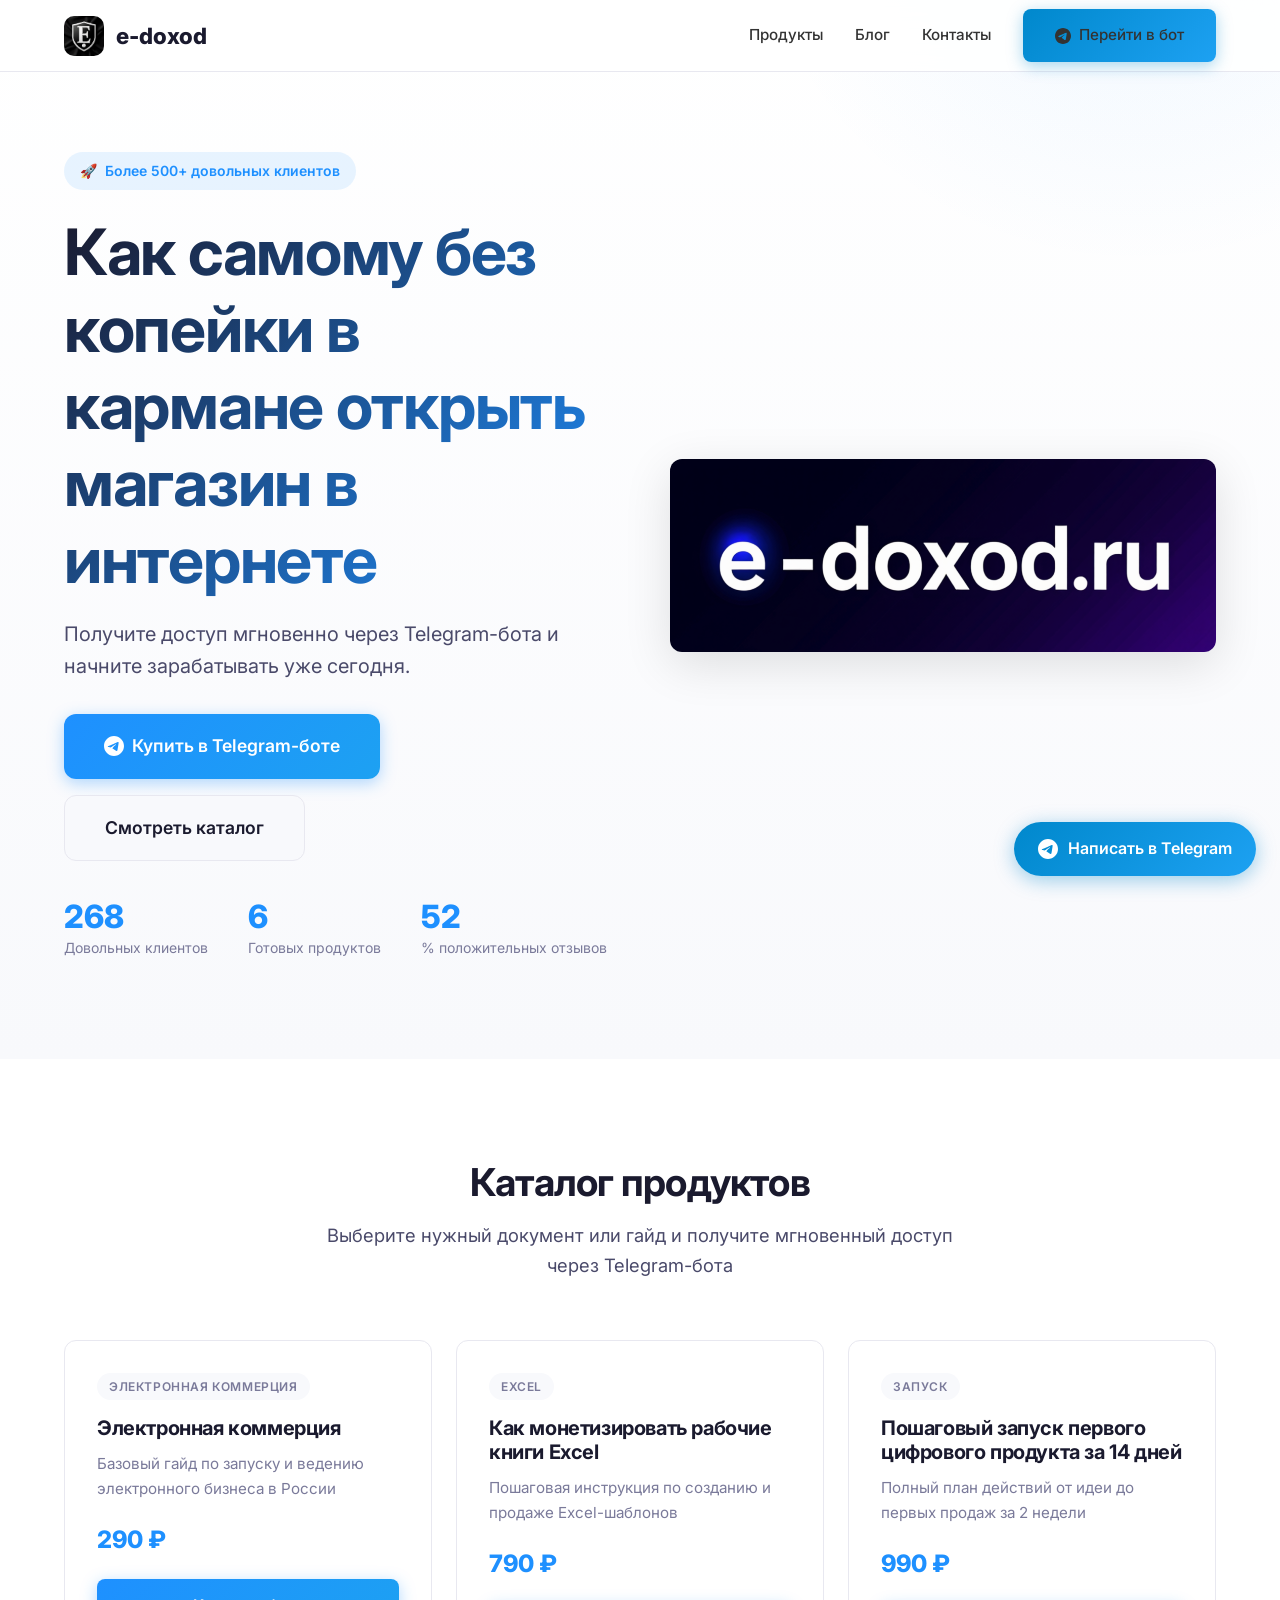
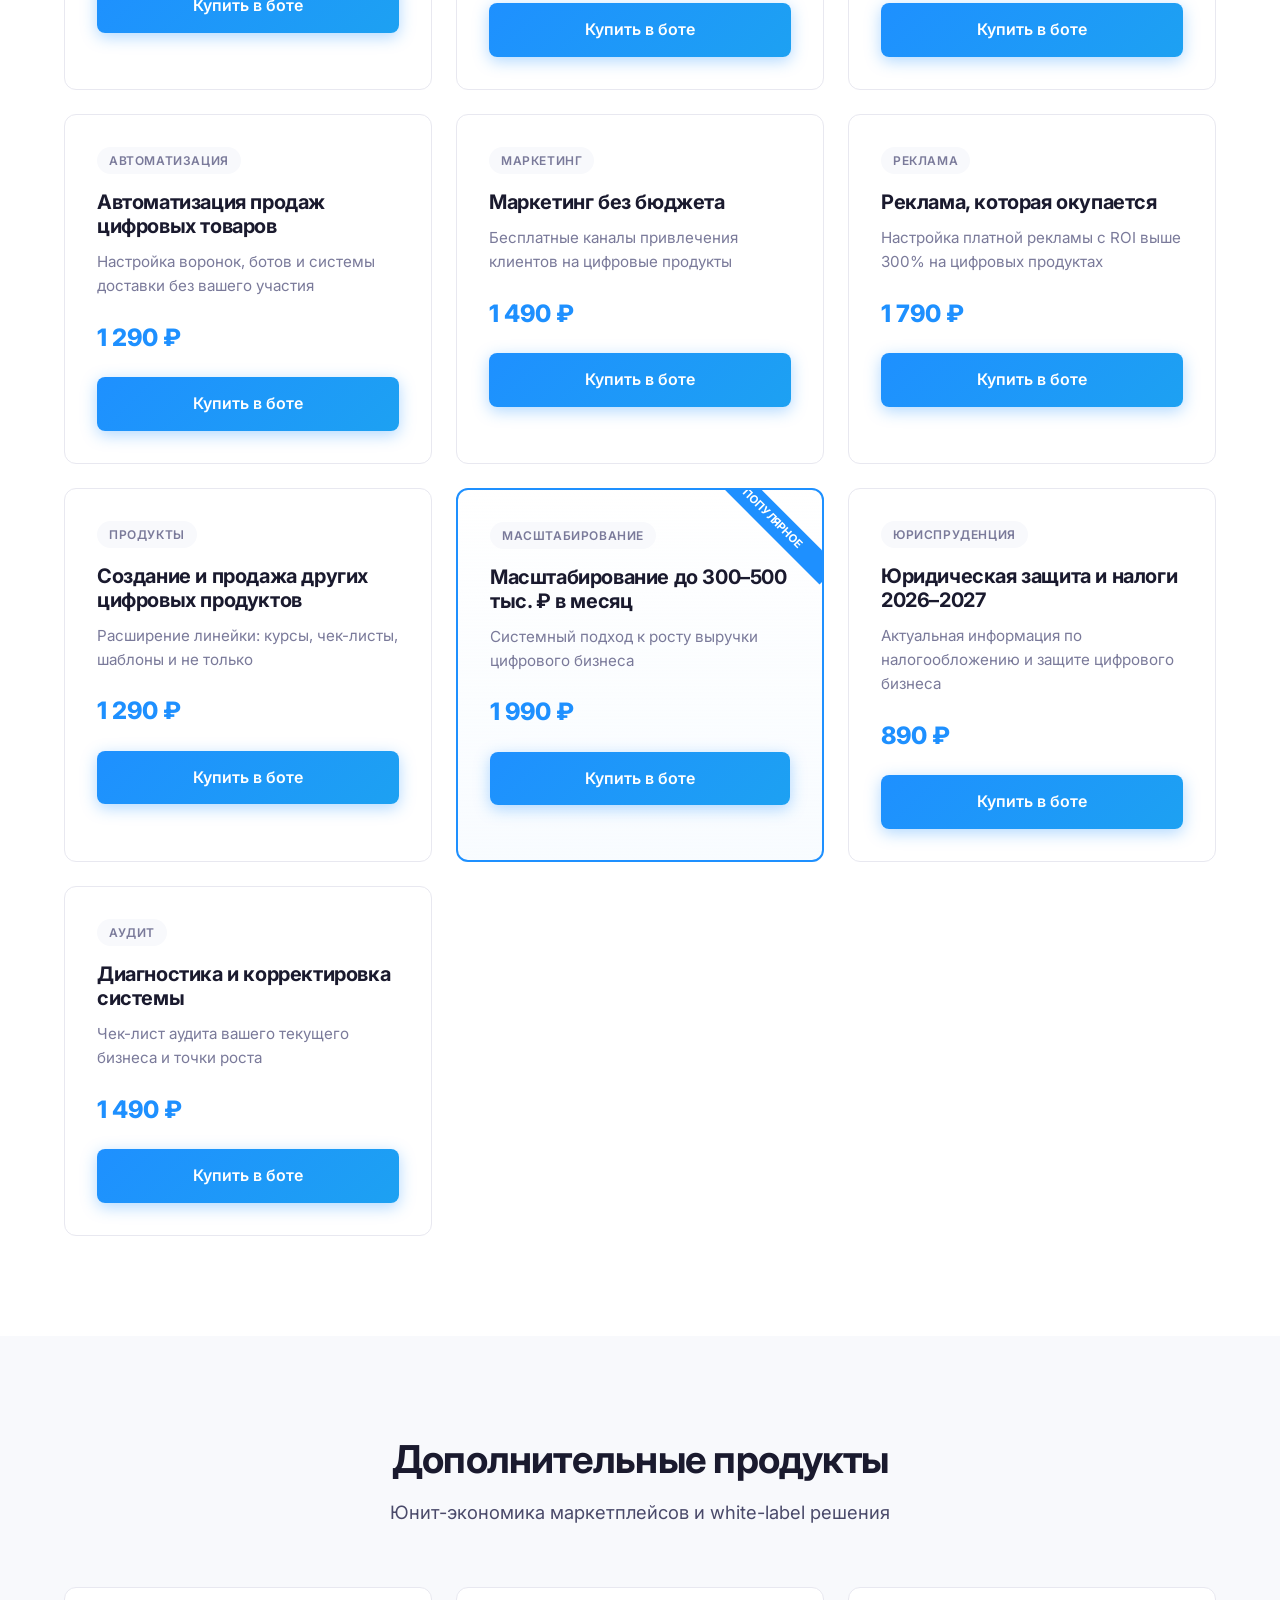
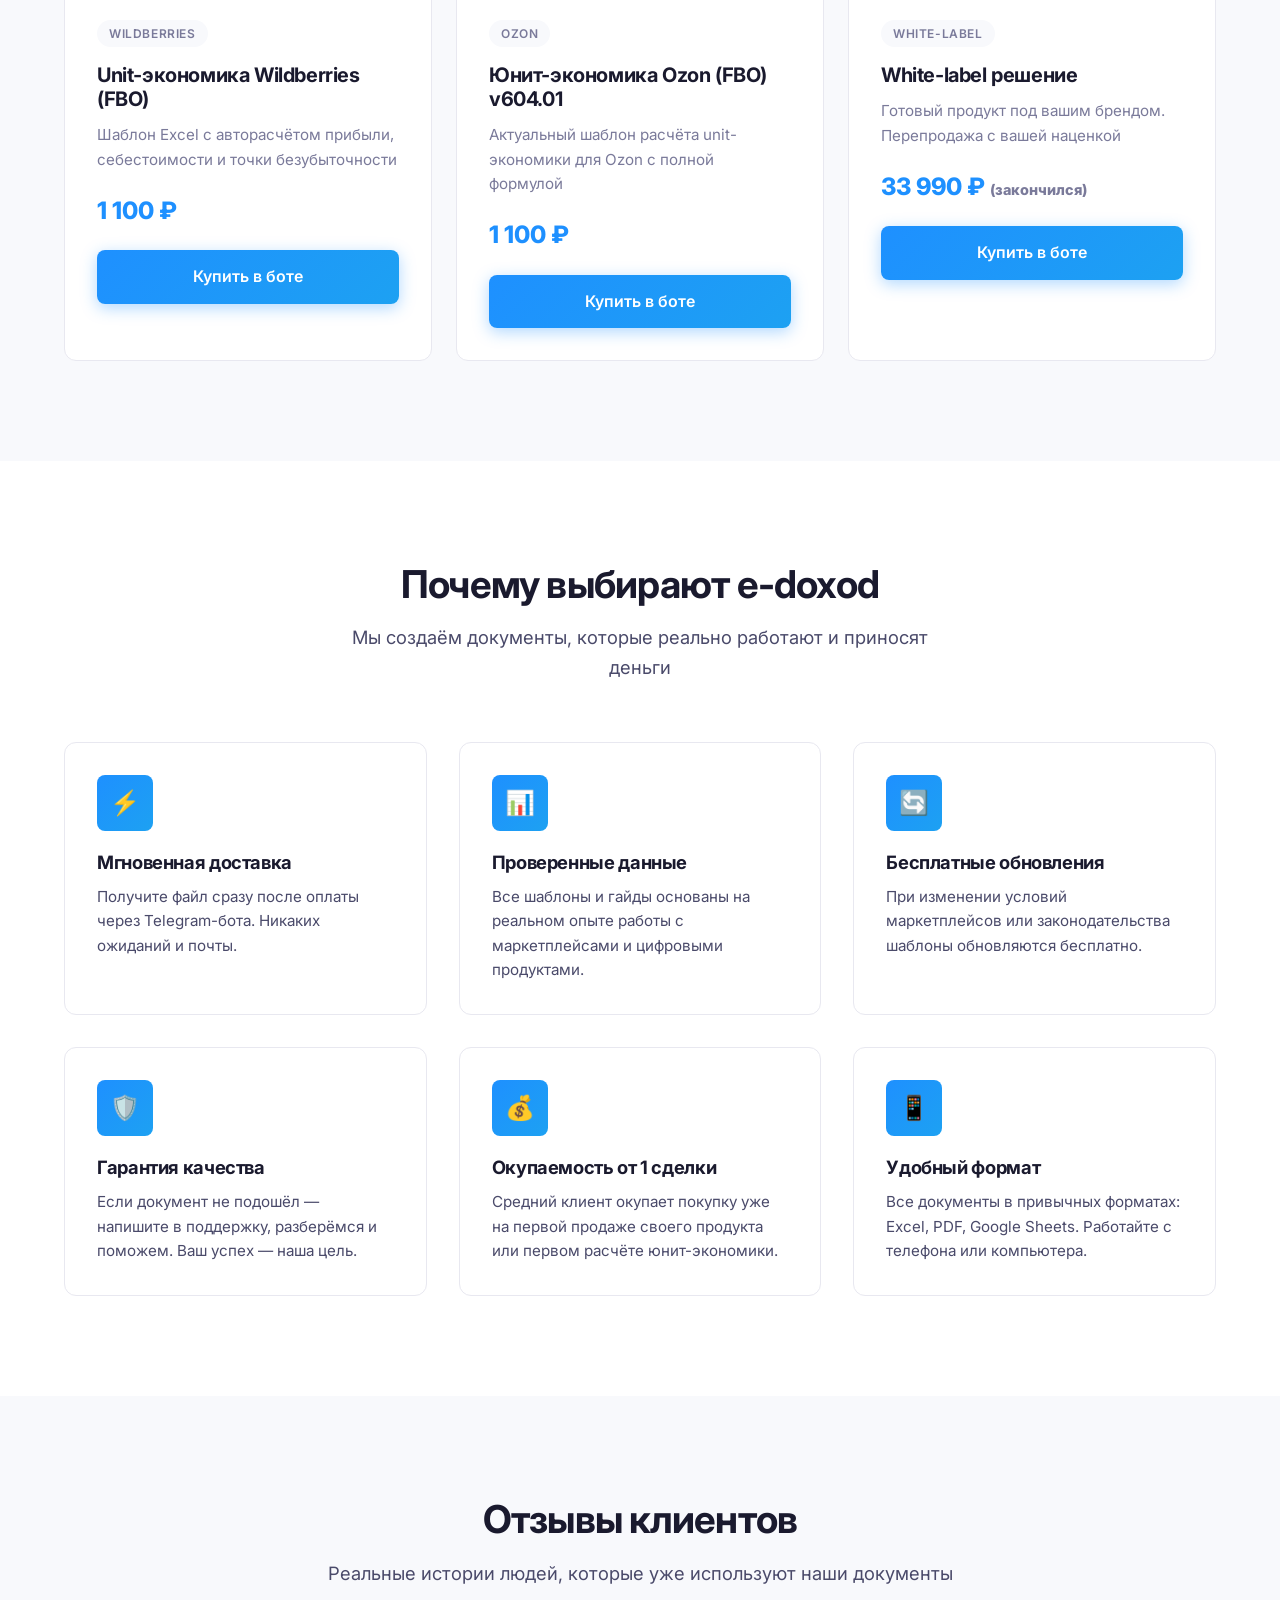
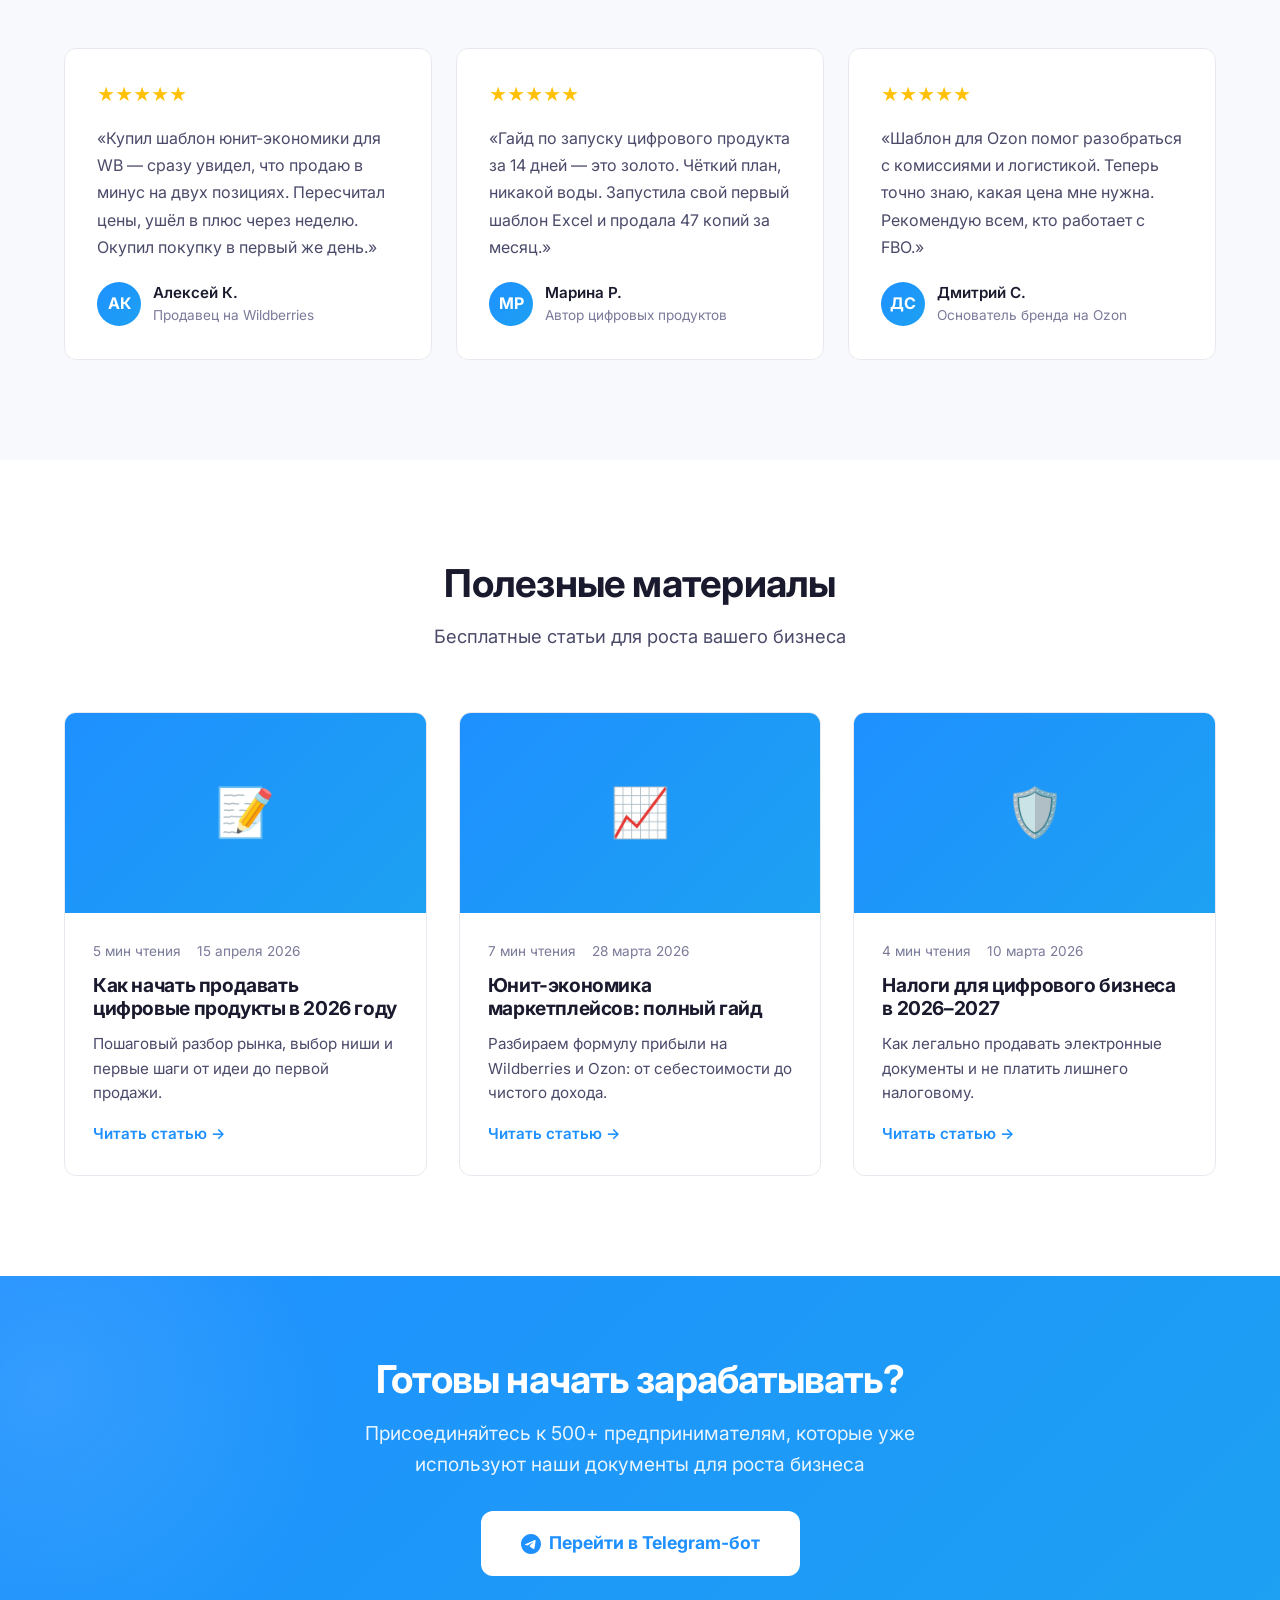
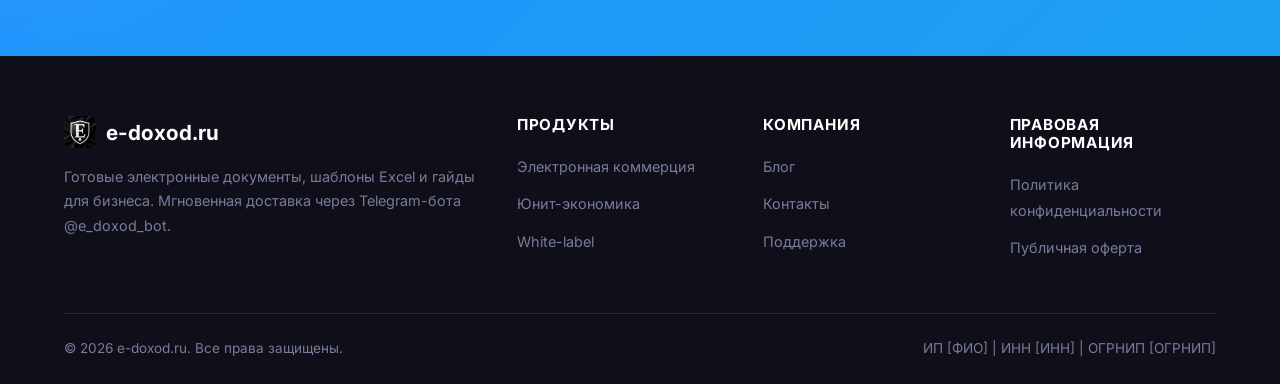
==== index.html @ d00301e9 "Update index.html" ====
<!DOCTYPE html>
<html lang="ru">
<head>
    <meta charset="UTF-8">
    <meta name="viewport" content="width=device-width, initial-scale=1.0">
    <meta http-equiv="X-UA-Compatible" content="IE=edge">

    <!-- SEO Meta Tags -->
    <title>e-doxod.ru — Электронные документы для бизнеса | Excel-шаблоны, гайды, юнит-экономика</title>
    <meta name="description" content="Покупайте готовые электронные документы для бизнеса: шаблоны Excel, гайды по электронной коммерции, юнит-экономика Wildberries и Ozon. Мгновенная доставка через Telegram-бот @e_doxod_bot.">
    <meta name="keywords" content="электронные документы, шаблоны Excel, юнит-экономика, Wildberries, Ozon, цифровые продукты, гайды, бизнес">
    <meta name="author" content="e-doxod.ru">
    <meta name="robots" content="index, follow">
    <link rel="canonical" href="https://e-doxod.ru/">

    <!-- Open Graph / Social Media -->
    <meta property="og:type" content="website">
    <meta property="og:url" content="https://e-doxod.ru/">
    <meta property="og:title" content="e-doxod.ru — Электронные документы для бизнеса">
    <meta property="og:description" content="Готовые шаблоны Excel, гайды и документы для электронной коммерции. Мгновенная доставка через Telegram.">
    <meta property="og:image" content="https://e-doxod.ru/images/og-image.jpg">
    <meta property="og:locale" content="ru_RU">

    <!-- Twitter Card -->
    <meta name="twitter:card" content="summary_large_image">
    <meta name="twitter:title" content="e-doxod.ru — Электронные документы для бизнеса">
    <meta name="twitter:description" content="Готовые шаблоны Excel, гайды и документы для электронной коммерции.">
    <meta name="twitter:image" content="https://e-doxod.ru/images/og-image.jpg">

    <!-- Favicon -->
    <link rel="icon" type="image/png" href="/images/favicon.png">
    <link rel="apple-touch-icon" href="/images/apple-touch-icon.png">

    <!-- Preconnect -->
    <link rel="preconnect" href="https://fonts.googleapis.com">
    <link rel="preconnect" href="https://fonts.gstatic.com" crossorigin>
    <link href="https://fonts.googleapis.com/css2?family=Inter:wght@400;500;600;700;800&display=swap" rel="stylesheet">

    <!-- Styles -->
    <link rel="stylesheet" href="/css/styles.css">

    <!-- Structured Data (JSON-LD) -->
    <script type="application/ld+json">
    {
        "@context": "https://schema.org",
        "@type": "WebSite",
        "name": "e-doxod.ru",
        "url": "https://e-doxod.ru",
        "description": "Электронные документы и шаблоны для бизнеса",
        "potentialAction": {
            "@type": "SearchAction",
            "target": "https://e-doxod.ru/?q={search_term_string}",
            "query-input": "required name=search_term_string"
        }
    }
    </script>
    <script type="application/ld+json">
    {
        "@context": "https://schema.org",
        "@type": "Organization",
        "name": "e-doxod.ru",
        "url": "https://e-doxod.ru",
        "logo": "https://e-doxod.ru/images/logo.png",
        "sameAs": [
            "https://t.me/e_doxod_bot"
        ],
        "contactPoint": {
            "@type": "ContactPoint",
            "contactType": "customer support",
            "url": "https://t.me/e_doxod_bot"
        }
    }
    </script>
</head>
<body>
    <!-- Header -->
    <header class="header">
        <div class="container header-inner">
            <a href="/" class="logo">
                <img src="/images/logo.png" alt="e-doxod.ru" loading="eager" onerror="this.style.display='none'">
                <span>e-doxod</span>
            </a>

            <nav class="nav">
                <a href="/product.html">Продукты</a>
                <a href="/blog/">Блог</a>
                <a href="/contacts.html">Контакты</a>
                <a href="https://t.me/e_doxod_bot" class="btn btn-telegram" data-track="header_bot" target="_blank" rel="noopener">
                    <svg width="16" height="16" viewBox="0 0 24 24" fill="currentColor"><path d="M12 0C5.373 0 0 5.373 0 12s5.373 12 12 12 12-5.373 12-12S18.627 0 12 0zm5.562 8.161c-.18 1.897-.962 6.502-1.359 8.627-.168.9-.5 1.201-.82 1.23-.697.064-1.226-.461-1.901-.903-1.056-.692-1.653-1.123-2.678-1.799-1.185-.781-.417-1.21.258-1.911.177-.184 3.247-2.977 3.307-3.23.007-.032.015-.15-.056-.212s-.174-.041-.249-.024c-.106.024-1.793 1.139-5.062 3.345-.479.329-.913.489-1.302.481-.428-.009-1.252-.242-1.865-.442-.751-.244-1.349-.374-1.297-.789.027-.216.325-.437.893-.663 3.498-1.524 5.831-2.529 6.998-3.015 3.333-1.386 4.025-1.627 4.477-1.635.099-.002.321.023.465.141.121.099.154.232.17.325.015.093.034.305.019.471z"/></svg>
                    Перейти в бот
                </a>
            </nav>

            <button class="mobile-menu-btn" aria-label="Меню">
                <span></span>
                <span></span>
                <span></span>
            </button>
        </div>
    </header>

    <!-- Hero Section -->
    <section class="hero">
        <div class="container hero-inner">
            <div class="hero-content">
                <div class="hero-badge">
                    <span>🚀</span> Более 500+ довольных клиентов
                </div>
                <h1>Как самому без копейки в кармане открыть магазин в интернете</h1>
                <p class="hero-subtitle">
                           Получите доступ мгновенно через Telegram-бота и начните зарабатывать уже сегодня.
                </p>
                <div class="hero-cta">
                    <a href="https://t.me/e_doxod_bot?start=site_main_hero" class="btn btn-primary btn-lg" data-track="hero_main_cta" target="_blank" rel="noopener">
                        <svg width="20" height="20" viewBox="0 0 24 24" fill="currentColor"><path d="M12 0C5.373 0 0 5.373 0 12s5.373 12 12 12 12-5.373 12-12S18.627 0 12 0zm5.562 8.161c-.18 1.897-.962 6.502-1.359 8.627-.168.9-.5 1.201-.82 1.23-.697.064-1.226-.461-1.901-.903-1.056-.692-1.653-1.123-2.678-1.799-1.185-.781-.417-1.21.258-1.911.177-.184 3.247-2.977 3.307-3.23.007-.032.015-.15-.056-.212s-.174-.041-.249-.024c-.106.024-1.793 1.139-5.062 3.345-.479.329-.913.489-1.302.481-.428-.009-1.252-.242-1.865-.442-.751-.244-1.349-.374-1.297-.789.027-.216.325-.437.893-.663 3.498-1.524 5.831-2.529 6.998-3.015 3.333-1.386 4.025-1.627 4.477-1.635.099-.002.321.023.465.141.121.099.154.232.17.325.015.093.034.305.019.471z"/></svg>
                        Купить в Telegram-боте
                    </a>
                    <a href="/product.html" class="btn btn-secondary btn-lg">Смотреть каталог</a>
                </div>
                <div class="hero-stats">
                    <div class="stat-item">
                        <div class="stat-number" data-counter="500">0</div>
                        <div class="stat-label">Довольных клиентов</div>
                    </div>
                    <div class="stat-item">
                        <div class="stat-number" data-counter="12">0</div>
                        <div class="stat-label">Готовых продуктов</div>
                    </div>
                    <div class="stat-item">
                        <div class="stat-number" data-counter="98">0</div>
                        <div class="stat-label">% положительных отзывов</div>
                    </div>
                </div>
            </div>
            <div class="hero-image reveal">
                <img src="/images/hero-mockup.png" alt="Электронные документы и шаблоны для бизнеса" loading="eager" onerror="this.parentElement.innerHTML='<div style=\'background:linear-gradient(135deg,#1E90FF,#1DA1F2);border-radius:12px;height:400px;display:flex;align-items:center;justify-content:center;color:white;font-size:4rem;\'>📊</div>'">
            </div>
        </div>
    </section>

    <!-- Products Section -->
    <section class="section" id="products">
        <div class="container">
            <div class="section-header reveal">
                <h2>Каталог продуктов</h2>
                <p>Выберите нужный документ или гайд и получите мгновенный доступ через Telegram-бота</p>
            </div>

            <div class="products-grid">
                <!-- Product 1 -->
                <div class="product-card reveal">
                    <span class="product-tag">Электронная коммерция</span>
                    <h3>Электронная коммерция</h3>
                    <p>Базовый гайд по запуску и ведению электронного бизнеса в России</p>
                    <div class="product-price">290 ₽</div>
                    <a href="https://t.me/e_doxod_bot?start=site_product_1" class="btn btn-primary" data-track="product_1" style="width:100%" target="_blank" rel="noopener">Купить в боте</a>
                </div>

                <!-- Product 2 -->
                <div class="product-card reveal">
                    <span class="product-tag">Excel</span>
                    <h3>Как монетизировать рабочие книги Excel</h3>
                    <p>Пошаговая инструкция по созданию и продаже Excel-шаблонов</p>
                    <div class="product-price">790 ₽</div>
                    <a href="https://t.me/e_doxod_bot?start=site_product_2" class="btn btn-primary" data-track="product_2" style="width:100%" target="_blank" rel="noopener">Купить в боте</a>
                </div>

                <!-- Product 3 -->
                <div class="product-card reveal">
                    <span class="product-tag">Запуск</span>
                    <h3>Пошаговый запуск первого цифрового продукта за 14 дней</h3>
                    <p>Полный план действий от идеи до первых продаж за 2 недели</p>
                    <div class="product-price">990 ₽</div>
                    <a href="https://t.me/e_doxod_bot?start=site_product_3" class="btn btn-primary" data-track="product_3" style="width:100%" target="_blank" rel="noopener">Купить в боте</a>
                </div>

                <!-- Product 4 -->
                <div class="product-card reveal">
                    <span class="product-tag">Автоматизация</span>
                    <h3>Автоматизация продаж цифровых товаров</h3>
                    <p>Настройка воронок, ботов и системы доставки без вашего участия</p>
                    <div class="product-price">1 290 ₽</div>
                    <a href="https://t.me/e_doxod_bot?start=site_product_4" class="btn btn-primary" data-track="product_4" style="width:100%" target="_blank" rel="noopener">Купить в боте</a>
                </div>

                <!-- Product 5 -->
                <div class="product-card reveal">
                    <span class="product-tag">Маркетинг</span>
                    <h3>Маркетинг без бюджета</h3>
                    <p>Бесплатные каналы привлечения клиентов на цифровые продукты</p>
                    <div class="product-price">1 490 ₽</div>
                    <a href="https://t.me/e_doxod_bot?start=site_product_5" class="btn btn-primary" data-track="product_5" style="width:100%" target="_blank" rel="noopener">Купить в боте</a>
                </div>

                <!-- Product 6 -->
                <div class="product-card reveal">
                    <span class="product-tag">Реклама</span>
                    <h3>Реклама, которая окупается</h3>
                    <p>Настройка платной рекламы с ROI выше 300% на цифровых продуктах</p>
                    <div class="product-price">1 790 ₽</div>
                    <a href="https://t.me/e_doxod_bot?start=site_product_6" class="btn btn-primary" data-track="product_6" style="width:100%" target="_blank" rel="noopener">Купить в боте</a>
                </div>

                <!-- Product 7 -->
                <div class="product-card reveal">
                    <span class="product-tag">Продукты</span>
                    <h3>Создание и продажа других цифровых продуктов</h3>
                    <p>Расширение линейки: курсы, чек-листы, шаблоны и не только</p>
                    <div class="product-price">1 290 ₽</div>
                    <a href="https://t.me/e_doxod_bot?start=site_product_7" class="btn btn-primary" data-track="product_7" style="width:100%" target="_blank" rel="noopener">Купить в боте</a>
                </div>

                <!-- Product 8 -->
                <div class="product-card featured reveal">
                    <span class="product-tag">Масштабирование</span>
                    <h3>Масштабирование до 300–500 тыс. ₽ в месяц</h3>
                    <p>Системный подход к росту выручки цифрового бизнеса</p>
                    <div class="product-price">1 990 ₽</div>
                    <a href="https://t.me/e_doxod_bot?start=site_product_8" class="btn btn-primary" data-track="product_8" style="width:100%" target="_blank" rel="noopener">Купить в боте</a>
                </div>

                <!-- Product 9 -->
                <div class="product-card reveal">
                    <span class="product-tag">Юриспруденция</span>
                    <h3>Юридическая защита и налоги 2026–2027</h3>
                    <p>Актуальная информация по налогообложению и защите цифрового бизнеса</p>
                    <div class="product-price">890 ₽</div>
                    <a href="https://t.me/e_doxod_bot?start=site_product_9" class="btn btn-primary" data-track="product_9" style="width:100%" target="_blank" rel="noopener">Купить в боте</a>
                </div>

                <!-- Product 10 -->
                <div class="product-card reveal">
                    <span class="product-tag">Аудит</span>
                    <h3>Диагностика и корректировка системы</h3>
                    <p>Чек-лист аудита вашего текущего бизнеса и точки роста</p>
                    <div class="product-price">1 490 ₽</div>
                    <a href="https://t.me/e_doxod_bot?start=site_product_10" class="btn btn-primary" data-track="product_10" style="width:100%" target="_blank" rel="noopener">Купить в боте</a>
                </div>
            </div>
        </div>
    </section>

    <!-- Additional Products -->
    <section class="section section-alt" id="extras">
        <div class="container">
            <div class="section-header reveal">
                <h2>Дополнительные продукты</h2>
                <p>Юнит-экономика маркетплейсов и white-label решения</p>
            </div>

            <div class="products-grid">
                <div class="product-card reveal">
                    <span class="product-tag">Wildberries</span>
                    <h3>Unit-экономика Wildberries (FBO)</h3>
                    <p>Шаблон Excel с авторасчётом прибыли, себестоимости и точки безубыточности</p>
                    <div class="product-price">1 100 ₽</div>
                    <a href="https://t.me/e_doxod_bot?start=site_wb_unit" class="btn btn-primary" data-track="wb_unit" style="width:100%" target="_blank" rel="noopener">Купить в боте</a>
                </div>

                <div class="product-card reveal">
                    <span class="product-tag">Ozon</span>
                    <h3>Юнит-экономика Ozon (FBO) v604.01</h3>
                    <p>Актуальный шаблон расчёта unit-экономики для Ozon с полной формулой</p>
                    <div class="product-price">1 100 ₽</div>
                    <a href="https://t.me/e_doxod_bot?start=site_ozon_unit" class="btn btn-primary" data-track="ozon_unit" style="width:100%" target="_blank" rel="noopener">Купить в боте</a>
                </div>

                <div class="product-card reveal">
                    <span class="product-tag">White-label</span>
                    <h3>White-label решение</h3>
                    <p>Готовый продукт под вашим брендом. Перепродажа с вашей наценкой</p>
                    <div class="product-price">33 990 ₽ <span style="font-size:0.9rem;color:var(--text-muted)">(закончился)</span></div>
                    <a href="https://t.me/e_doxod_bot?start=site_wl" class="btn btn-primary" data-track="white_label" style="width:100%" target="_blank" rel="noopener">Купить в боте</a>
                </div>
            </div>
        </div>
    </section>

    <!-- Features Section -->
    <section class="section">
        <div class="container">
            <div class="section-header reveal">
                <h2>Почему выбирают e-doxod</h2>
                <p>Мы создаём документы, которые реально работают и приносят деньги</p>
            </div>

            <div class="features-grid">
                <div class="feature-item reveal">
                    <div class="feature-icon">⚡</div>
                    <h3>Мгновенная доставка</h3>
                    <p>Получите файл сразу после оплаты через Telegram-бота. Никаких ожиданий и почты.</p>
                </div>

                <div class="feature-item reveal">
                    <div class="feature-icon">📊</div>
                    <h3>Проверенные данные</h3>
                    <p>Все шаблоны и гайды основаны на реальном опыте работы с маркетплейсами и цифровыми продуктами.</p>
                </div>

                <div class="feature-item reveal">
                    <div class="feature-icon">🔄</div>
                    <h3>Бесплатные обновления</h3>
                    <p>При изменении условий маркетплейсов или законодательства шаблоны обновляются бесплатно.</p>
                </div>

                <div class="feature-item reveal">
                    <div class="feature-icon">🛡️</div>
                    <h3>Гарантия качества</h3>
                    <p>Если документ не подошёл — напишите в поддержку, разберёмся и поможем. Ваш успех — наша цель.</p>
                </div>

                <div class="feature-item reveal">
                    <div class="feature-icon">💰</div>
                    <h3>Окупаемость от 1 сделки</h3>
                    <p>Средний клиент окупает покупку уже на первой продаже своего продукта или первом расчёте юнит-экономики.</p>
                </div>

                <div class="feature-item reveal">
                    <div class="feature-icon">📱</div>
                    <h3>Удобный формат</h3>
                    <p>Все документы в привычных форматах: Excel, PDF, Google Sheets. Работайте с телефона или компьютера.</p>
                </div>
            </div>
        </div>
    </section>

    <!-- Testimonials Section -->
    <section class="section section-alt">
        <div class="container">
            <div class="section-header reveal">
                <h2>Отзывы клиентов</h2>
                <p>Реальные истории людей, которые уже используют наши документы</p>
            </div>

            <div class="testimonials-grid">
                <div class="testimonial-card reveal">
                    <div class="testimonial-stars">★★★★★</div>
                    <p class="testimonial-text">«Купил шаблон юнит-экономики для WB — сразу увидел, что продаю в минус на двух позициях. Пересчитал цены, ушёл в плюс через неделю. Окупил покупку в первый же день.»</p>
                    <div class="testimonial-author">
                        <div class="testimonial-avatar">АК</div>
                        <div>
                            <div class="testimonial-name">Алексей К.</div>
                            <div class="testimonial-role">Продавец на Wildberries</div>
                        </div>
                    </div>
                </div>

                <div class="testimonial-card reveal">
                    <div class="testimonial-stars">★★★★★</div>
                    <p class="testimonial-text">«Гайд по запуску цифрового продукта за 14 дней — это золото. Чёткий план, никакой воды. Запустила свой первый шаблон Excel и продала 47 копий за месяц.»</p>
                    <div class="testimonial-author">
                        <div class="testimonial-avatar">МР</div>
                        <div>
                            <div class="testimonial-name">Марина Р.</div>
                            <div class="testimonial-role">Автор цифровых продуктов</div>
                        </div>
                    </div>
                </div>

                <div class="testimonial-card reveal">
                    <div class="testimonial-stars">★★★★★</div>
                    <p class="testimonial-text">«Шаблон для Ozon помог разобраться с комиссиями и логистикой. Теперь точно знаю, какая цена мне нужна. Рекомендую всем, кто работает с FBO.»</p>
                    <div class="testimonial-author">
                        <div class="testimonial-avatar">ДС</div>
                        <div>
                            <div class="testimonial-name">Дмитрий С.</div>
                            <div class="testimonial-role">Основатель бренда на Ozon</div>
                        </div>
                    </div>
                </div>
            </div>
        </div>
    </section>

    <!-- Blog Preview -->
    <section class="section">
        <div class="container">
            <div class="section-header reveal">
                <h2>Полезные материалы</h2>
                <p>Бесплатные статьи для роста вашего бизнеса</p>
            </div>

            <div class="blog-grid">
                <article class="blog-card reveal">
                    <div class="blog-card-image">📝</div>
                    <div class="blog-card-content">
                        <div class="blog-card-meta">
                            <span>5 мин чтения</span>
                            <span>15 апреля 2026</span>
                        </div>
                        <h3>Как начать продавать цифровые продукты в 2026 году</h3>
                        <p>Пошаговый разбор рынка, выбор ниши и первые шаги от идеи до первой продажи.</p>
                        <a href="/blog/post-1.html" class="read-more">Читать статью →</a>
                    </div>
                </article>

                <article class="blog-card reveal">
                    <div class="blog-card-image">📈</div>
                    <div class="blog-card-content">
                        <div class="blog-card-meta">
                            <span>7 мин чтения</span>
                            <span>28 марта 2026</span>
                        </div>
                        <h3>Юнит-экономика маркетплейсов: полный гайд</h3>
                        <p>Разбираем формулу прибыли на Wildberries и Ozon: от себестоимости до чистого дохода.</p>
                        <a href="/blog/post-2.html" class="read-more">Читать статью →</a>
                    </div>
                </article>

                <article class="blog-card reveal">
                    <div class="blog-card-image">🛡️</div>
                    <div class="blog-card-content">
                        <div class="blog-card-meta">
                            <span>4 мин чтения</span>
                            <span>10 марта 2026</span>
                        </div>
                        <h3>Налоги для цифрового бизнеса в 2026–2027</h3>
                        <p>Как легально продавать электронные документы и не платить лишнего налоговому.</p>
                        <a href="/blog/post-3.html" class="read-more">Читать статью →</a>
                    </div>
                </article>
            </div>
        </div>
    </section>

    <!-- CTA Section -->
    <section class="cta-section">
        <div class="container">
            <h2>Готовы начать зарабатывать?</h2>
            <p>Присоединяйтесь к 500+ предпринимателям, которые уже используют наши документы для роста бизнеса</p>
            <a href="https://t.me/e_doxod_bot?start=site_footer_cta" class="btn btn-lg" data-track="footer_cta" target="_blank" rel="noopener">
                <svg width="20" height="20" viewBox="0 0 24 24" fill="currentColor"><path d="M12 0C5.373 0 0 5.373 0 12s5.373 12 12 12 12-5.373 12-12S18.627 0 12 0zm5.562 8.161c-.18 1.897-.962 6.502-1.359 8.627-.168.9-.5 1.201-.82 1.23-.697.064-1.226-.461-1.901-.903-1.056-.692-1.653-1.123-2.678-1.799-1.185-.781-.417-1.21.258-1.911.177-.184 3.247-2.977 3.307-3.23.007-.032.015-.15-.056-.212s-.174-.041-.249-.024c-.106.024-1.793 1.139-5.062 3.345-.479.329-.913.489-1.302.481-.428-.009-1.252-.242-1.865-.442-.751-.244-1.349-.374-1.297-.789.027-.216.325-.437.893-.663 3.498-1.524 5.831-2.529 6.998-3.015 3.333-1.386 4.025-1.627 4.477-1.635.099-.002.321.023.465.141.121.099.154.232.17.325.015.093.034.305.019.471z"/></svg>
                Перейти в Telegram-бот
            </a>
        </div>
    </section>

    <!-- Footer -->
    <footer class="footer">
        <div class="container">
            <div class="footer-grid">
                <div>
                    <div class="footer-brand">
                        <img src="/images/logo.png" alt="" onerror="this.style.display='none'">
                        e-doxod.ru
                    </div>
                    <p class="footer-desc">
                        Готовые электронные документы, шаблоны Excel и гайды для бизнеса. 
                        Мгновенная доставка через Telegram-бота @e_doxod_bot.
                    </p>
                </div>

                <div class="footer-column">
                    <h4>Продукты</h4>
                    <ul>
                        <li><a href="/product.html#ecommerce">Электронная коммерция</a></li>
                        <li><a href="/product.html#unit">Юнит-экономика</a></li>
                        <li><a href="/product.html#white-label">White-label</a></li>
                    </ul>
                </div>

                <div class="footer-column">
                    <h4>Компания</h4>
                    <ul>
                        <li><a href="/blog/">Блог</a></li>
                        <li><a href="/contacts.html">Контакты</a></li>
                        <li><a href="https://t.me/e_doxod_bot" target="_blank" rel="noopener">Поддержка</a></li>
                    </ul>
                </div>

                <div class="footer-column">
                    <h4>Правовая информация</h4>
                    <ul>
                        <li><a href="/privacy.html">Политика конфиденциальности</a></li>
                        <li><a href="/offer.html">Публичная оферта</a></li>
                    </ul>
                </div>
            </div>

            <div class="footer-bottom">
                <p>© 2026 e-doxod.ru. Все права защищены.</p>
                <p>ИП [ФИО] | ИНН [ИНН] | ОГРНИП [ОГРНИП]</p>
            </div>
        </div>
    </footer>

    <!-- Telegram Floating Widget -->
    <div class="telegram-widget">
        <a href="https://t.me/e_doxod_bot?start=site_widget" target="_blank" rel="noopener" aria-label="Написать в Telegram">
            <svg width="20" height="20" viewBox="0 0 24 24" fill="currentColor"><path d="M12 0C5.373 0 0 5.373 0 12s5.373 12 12 12 12-5.373 12-12S18.627 0 12 0zm5.562 8.161c-.18 1.897-.962 6.502-1.359 8.627-.168.9-.5 1.201-.82 1.23-.697.064-1.226-.461-1.901-.903-1.056-.692-1.653-1.123-2.678-1.799-1.185-.781-.417-1.21.258-1.911.177-.184 3.247-2.977 3.307-3.23.007-.032.015-.15-.056-.212s-.174-.041-.249-.024c-.106.024-1.793 1.139-5.062 3.345-.479.329-.913.489-1.302.481-.428-.009-1.252-.242-1.865-.442-.751-.244-1.349-.374-1.297-.789.027-.216.325-.437.893-.663 3.498-1.524 5.831-2.529 6.998-3.015 3.333-1.386 4.025-1.627 4.477-1.635.099-.002.321.023.465.141.121.099.154.232.17.325.015.093.034.305.019.471z"/></svg>
            <span>Написать в Telegram</span>
        </a>
    </div>

    <!-- Scripts -->
    <script src="/js/script.js" defer></script>

    <!-- Yandex.Metrika (раскомментируйте и замените ID при необходимости) -->
    <!--
    <script type="text/javascript">
       (function(m,e,t,r,i,k,a){m[i]=m[i]||function(){(m[i].a=m[i].a||[]).push(arguments)};
       m[i].l=1*new Date();
       for (var j = 0; j < document.scripts.length; j++) {if (document.scripts[j].src === r) { return; }}
       k=e.createElement(t),a=e.getElementsByTagName(t)[0],k.async=1,k.src=r,a.parentNode.insertBefore(k,a)})
       (window, document, "script", "https://mc.yandex.ru/metrika/tag.js", "ym");
       ym(YOUR_COUNTER_ID, "init", {clickmap:true,trackLinks:true,accurateTrackBounce:true});
    </script>
    -->
</body>
</html>
---- css/styles.css ----
/* ============================================
   e-doxod.ru — Stylesheet
   Design: Clean, Minimalist, Conversion-focused
   Accent: #1E90FF (Dodger Blue)
   Secondary: #1DA1F2 (Telegram Blue)
   ============================================ */

/* CSS Variables */
:root {
    --primary: #1E90FF;
    --primary-dark: #1873CC;
    --secondary: #1DA1F2;
    --accent: #00C853;
    --text: #1a1a2e;
    --text-light: #4a4a6a;
    --text-muted: #7a7a9a;
    --bg: #ffffff;
    --bg-light: #f8f9fc;
    --bg-dark: #0f0f1a;
    --border: #e8e8f0;
    --shadow: 0 4px 24px rgba(0,0,0,0.06);
    --shadow-lg: 0 12px 48px rgba(0,0,0,0.12);
    --radius: 12px;
    --radius-sm: 8px;
    --transition: all 0.3s cubic-bezier(0.4, 0, 0.2, 1);
    --max-width: 1200px;
    --header-height: 72px;
}

/* Dark mode support */
@media (prefers-color-scheme: dark) {
    :root {
        --text: #f0f0f5;
        --text-light: #c0c0d0;
        --text-muted: #808090;
        --bg: #0f0f1a;
        --bg-light: #1a1a2e;
        --border: #2a2a3e;
    }
}

/* Reset & Base */
*, *::before, *::after {
    margin: 0;
    padding: 0;
    box-sizing: border-box;
}

html {
    scroll-behavior: smooth;
    font-size: 16px;
}

body {
    font-family: 'Inter', -apple-system, BlinkMacSystemFont, 'Segoe UI', Roboto, sans-serif;
    color: var(--text);
    background: var(--bg);
    line-height: 1.6;
    -webkit-font-smoothing: antialiased;
    overflow-x: hidden;
}

img {
    max-width: 100%;
    height: auto;
    display: block;
}

a {
    color: var(--primary);
    text-decoration: none;
    transition: var(--transition);
}

a:hover {
    color: var(--primary-dark);
}

/* Typography */
h1, h2, h3, h4 {
    font-weight: 700;
    line-height: 1.2;
    letter-spacing: -0.02em;
}

h1 { font-size: clamp(2.5rem, 5vw, 4rem); }
h2 { font-size: clamp(1.8rem, 3vw, 2.8rem); }
h3 { font-size: clamp(1.3rem, 2vw, 1.6rem); }

p {
    color: var(--text-light);
    font-size: 1.05rem;
}

/* Container */
.container {
    max-width: var(--max-width);
    margin: 0 auto;
    padding: 0 24px;
}

/* Header */
.header {
    position: fixed;
    top: 0;
    left: 0;
    right: 0;
    height: var(--header-height);
    background: rgba(255,255,255,0.85);
    backdrop-filter: blur(20px);
    -webkit-backdrop-filter: blur(20px);
    border-bottom: 1px solid var(--border);
    z-index: 1000;
    transition: var(--transition);
}

.header.scrolled {
    box-shadow: var(--shadow);
}

.header-inner {
    display: flex;
    align-items: center;
    justify-content: space-between;
    height: 100%;
}

.logo {
    display: flex;
    align-items: center;
    gap: 12px;
    font-weight: 800;
    font-size: 1.4rem;
    color: var(--text);
}

.logo img {
    width: 40px;
    height: 40px;
    border-radius: 10px;
    object-fit: cover;
}

.nav {
    display: flex;
    align-items: center;
    gap: 32px;
}

.nav a {
    color: #333333;        /* тёмно-серый */
    font-weight: 500;
    font-size: 0.95rem;
    position: relative;
}

.nav a::after {
    content: '';
    position: absolute;
    bottom: -4px;
    left: 0;
    width: 0;
    height: 2px;
    background: var(--primary);
    transition: var(--transition);
}

.nav a:hover::after {
    width: 100%;
}

.nav a:hover {
    color: var(--text);
}

/* Buttons */
.btn {
    display: inline-flex;
    align-items: center;
    justify-content: center;
    gap: 8px;
    padding: 14px 32px;
    border-radius: var(--radius-sm);
    font-weight: 600;
    font-size: 1rem;
    cursor: pointer;
    border: none;
    transition: var(--transition);
    text-decoration: none;
}

.btn-primary {
    background: linear-gradient(135deg, var(--primary), var(--secondary));
    color: white;
    box-shadow: 0 4px 16px rgba(30, 144, 255, 0.35);
}

.btn-primary:hover {
    transform: translateY(-2px);
    box-shadow: 0 8px 24px rgba(30, 144, 255, 0.45);
    color: white;
}

.btn-secondary {
    background: var(--bg-light);
    color: var(--text);
    border: 1px solid var(--border);
}

.btn-secondary:hover {
    background: var(--border);
    color: var(--text);
}

.btn-telegram {
    background: linear-gradient(135deg, #0088cc, #1DA1F2);
    color: white;
    box-shadow: 0 4px 16px rgba(0, 136, 204, 0.35);
}

.btn-telegram:hover {
    transform: translateY(-2px);
    box-shadow: 0 8px 24px rgba(0, 136, 204, 0.45);
    color: white;
}

.btn-lg {
    padding: 18px 40px;
    font-size: 1.1rem;
    border-radius: var(--radius);
}

/* Mobile menu */
.mobile-menu-btn {
    display: none;
    background: none;
    border: none;
    cursor: pointer;
    padding: 8px;
}

.mobile-menu-btn span {
    display: block;
    width: 24px;
    height: 2px;
    background: var(--text);
    margin: 6px 0;
    transition: var(--transition);
}

/* Hero Section */
.hero {
    padding: calc(var(--header-height) + 80px) 0 100px;
    background: linear-gradient(180deg, var(--bg) 0%, var(--bg-light) 100%);
    position: relative;
    overflow: hidden;
}

.hero::before {
    content: '';
    position: absolute;
    top: -50%;
    right: -20%;
    width: 800px;
    height: 800px;
    background: radial-gradient(circle, rgba(30,144,255,0.08) 0%, transparent 70%);
    pointer-events: none;
}

.hero-inner {
    display: grid;
    grid-template-columns: 1fr 1fr;
    gap: 60px;
    align-items: center;
}

.hero-badge {
    display: inline-flex;
    align-items: center;
    gap: 8px;
    padding: 8px 16px;
    background: rgba(30, 144, 255, 0.1);
    color: var(--primary);
    border-radius: 100px;
    font-size: 0.875rem;
    font-weight: 600;
    margin-bottom: 24px;
}

.hero h1 {
    margin-bottom: 20px;
    background: linear-gradient(135deg, var(--text) 0%, var(--primary) 100%);
    -webkit-background-clip: text;
    -webkit-text-fill-color: transparent;
    background-clip: text;
}

.hero-subtitle {
    font-size: 1.25rem;
    color: var(--text-light);
    margin-bottom: 32px;
    max-width: 540px;
}

.hero-cta {
    display: flex;
    gap: 16px;
    flex-wrap: wrap;
    margin-bottom: 40px;
}

.hero-stats {
    display: flex;
    gap: 40px;
}

.stat-item {
    text-align: left;
}

.stat-number {
    font-size: 2rem;
    font-weight: 800;
    color: var(--primary);
    line-height: 1;
}

.stat-label {
    font-size: 0.875rem;
    color: var(--text-muted);
    margin-top: 4px;
}

.hero-image {
    position: relative;
}

.hero-image img {
    border-radius: var(--radius);
    box-shadow: var(--shadow-lg);
    width: 100%;
}

/* Sections */
.section {
    padding: 100px 0;
}

.section-header {
    text-align: center;
    max-width: 640px;
    margin: 0 auto 60px;
}

.section-header h2 {
    margin-bottom: 16px;
}

.section-header p {
    font-size: 1.15rem;
}

.section-alt {
    background: var(--bg-light);
}

/* Products Grid */
.products-grid {
    display: grid;
    grid-template-columns: repeat(auto-fit, minmax(320px, 1fr));
    gap: 24px;
}

.product-card {
    background: var(--bg);
    border: 1px solid var(--border);
    border-radius: var(--radius);
    padding: 32px;
    transition: var(--transition);
    position: relative;
    overflow: hidden;
}

.product-card:hover {
    transform: translateY(-4px);
    box-shadow: var(--shadow-lg);
    border-color: var(--primary);
}

.product-card.featured {
    border: 2px solid var(--primary);
    background: linear-gradient(180deg, var(--bg) 0%, rgba(30,144,255,0.03) 100%);
}

.product-card.featured::before {
    content: 'ПОПУЛЯРНОЕ';
    position: absolute;
    top: 16px;
    right: -30px;
    background: var(--primary);
    color: white;
    padding: 4px 40px;
    font-size: 0.7rem;
    font-weight: 700;
    transform: rotate(45deg);
}

.product-tag {
    display: inline-block;
    padding: 4px 12px;
    background: var(--bg-light);
    color: var(--text-muted);
    border-radius: 100px;
    font-size: 0.75rem;
    font-weight: 600;
    text-transform: uppercase;
    letter-spacing: 0.05em;
    margin-bottom: 16px;
}

.product-card h3 {
    margin-bottom: 12px;
    font-size: 1.25rem;
}

.product-card p {
    font-size: 0.95rem;
    margin-bottom: 20px;
    color: var(--text-muted);
}

.product-price {
    font-size: 1.5rem;
    font-weight: 800;
    color: var(--primary);
    margin-bottom: 20px;
}

.product-price .old-price {
    font-size: 1rem;
    color: var(--text-muted);
    text-decoration: line-through;
    margin-left: 8px;
    font-weight: 500;
}

/* Features */
.features-grid {
    display: grid;
    grid-template-columns: repeat(auto-fit, minmax(280px, 1fr));
    gap: 32px;
}

.feature-item {
    padding: 32px;
    background: var(--bg);
    border-radius: var(--radius);
    border: 1px solid var(--border);
    transition: var(--transition);
}

.feature-item:hover {
    box-shadow: var(--shadow);
    transform: translateY(-2px);
}

.feature-icon {
    width: 56px;
    height: 56px;
    background: linear-gradient(135deg, var(--primary), var(--secondary));
    border-radius: var(--radius-sm);
    display: flex;
    align-items: center;
    justify-content: center;
    margin-bottom: 20px;
    font-size: 1.5rem;
}

.feature-item h3 {
    margin-bottom: 12px;
    font-size: 1.15rem;
}

.feature-item p {
    font-size: 0.95rem;
}

/* Testimonials */
.testimonials-grid {
    display: grid;
    grid-template-columns: repeat(auto-fit, minmax(320px, 1fr));
    gap: 24px;
}

.testimonial-card {
    background: var(--bg);
    border: 1px solid var(--border);
    border-radius: var(--radius);
    padding: 32px;
    transition: var(--transition);
}

.testimonial-card:hover {
    box-shadow: var(--shadow);
}

.testimonial-stars {
    color: #ffc107;
    margin-bottom: 16px;
    font-size: 1.1rem;
}

.testimonial-text {
    font-size: 1rem;
    color: var(--text-light);
    margin-bottom: 20px;
    line-height: 1.7;
}

.testimonial-author {
    display: flex;
    align-items: center;
    gap: 12px;
}

.testimonial-avatar {
    width: 44px;
    height: 44px;
    border-radius: 50%;
    background: linear-gradient(135deg, var(--primary), var(--secondary));
    display: flex;
    align-items: center;
    justify-content: center;
    color: white;
    font-weight: 700;
    font-size: 1rem;
}

.testimonial-name {
    font-weight: 600;
    color: var(--text);
    font-size: 0.95rem;
}

.testimonial-role {
    font-size: 0.85rem;
    color: var(--text-muted);
}

/* CTA Section */
.cta-section {
    background: linear-gradient(135deg, var(--primary), var(--secondary));
    padding: 80px 0;
    text-align: center;
    position: relative;
    overflow: hidden;
}

.cta-section::before {
    content: '';
    position: absolute;
    top: -50%;
    left: -20%;
    width: 600px;
    height: 600px;
    background: radial-gradient(circle, rgba(255,255,255,0.1) 0%, transparent 70%);
}

.cta-section h2 {
    color: white;
    margin-bottom: 16px;
    position: relative;
}

.cta-section p {
    color: rgba(255,255,255,0.9);
    font-size: 1.2rem;
    margin-bottom: 32px;
    max-width: 600px;
    margin-left: auto;
    margin-right: auto;
    position: relative;
}

.cta-section .btn {
    background: white;
    color: var(--primary);
    position: relative;
    font-weight: 700;
}

.cta-section .btn:hover {
    background: var(--bg-light);
    transform: translateY(-2px);
    box-shadow: 0 8px 24px rgba(0,0,0,0.2);
}

/* Telegram Widget */
.telegram-widget {
    position: fixed;
    bottom: 24px;
    right: 24px;
    z-index: 999;
}

.telegram-widget a {
    display: flex;
    align-items: center;
    gap: 10px;
    padding: 14px 24px;
    background: linear-gradient(135deg, #0088cc, #1DA1F2);
    color: white;
    border-radius: 100px;
    font-weight: 600;
    box-shadow: 0 4px 20px rgba(0, 136, 204, 0.4);
    transition: var(--transition);
    animation: pulse 2s infinite;
}

.telegram-widget a:hover {
    transform: translateY(-2px) scale(1.02);
    box-shadow: 0 8px 30px rgba(0, 136, 204, 0.5);
    color: white;
}

@keyframes pulse {
    0%, 100% { box-shadow: 0 4px 20px rgba(0, 136, 204, 0.4); }
    50% { box-shadow: 0 4px 30px rgba(0, 136, 204, 0.6); }
}

/* Blog */
.blog-grid {
    display: grid;
    grid-template-columns: repeat(auto-fit, minmax(340px, 1fr));
    gap: 32px;
}

.blog-card {
    background: var(--bg);
    border: 1px solid var(--border);
    border-radius: var(--radius);
    overflow: hidden;
    transition: var(--transition);
}

.blog-card:hover {
    transform: translateY(-4px);
    box-shadow: var(--shadow-lg);
}

.blog-card-image {
    height: 200px;
    background: linear-gradient(135deg, var(--primary), var(--secondary));
    display: flex;
    align-items: center;
    justify-content: center;
    color: white;
    font-size: 3rem;
}

.blog-card-content {
    padding: 28px;
}

.blog-card-meta {
    display: flex;
    gap: 16px;
    margin-bottom: 12px;
    font-size: 0.85rem;
    color: var(--text-muted);
}

.blog-card h3 {
    margin-bottom: 12px;
    font-size: 1.2rem;
}

.blog-card p {
    font-size: 0.95rem;
    margin-bottom: 16px;
}

.read-more {
    font-weight: 600;
    font-size: 0.95rem;
    display: inline-flex;
    align-items: center;
    gap: 6px;
}

/* Article Page */
.article {
    padding-top: calc(var(--header-height) + 40px);
    max-width: 800px;
    margin: 0 auto;
}

.article-header {
    margin-bottom: 40px;
}

.article-header h1 {
    margin-bottom: 16px;
}

.article-meta {
    display: flex;
    gap: 20px;
    color: var(--text-muted);
    font-size: 0.9rem;
}

.article-content {
    font-size: 1.1rem;
    line-height: 1.8;
}

.article-content h2 {
    margin: 40px 0 20px;
    font-size: 1.6rem;
}

.article-content h3 {
    margin: 32px 0 16px;
    font-size: 1.3rem;
}

.article-content p {
    margin-bottom: 20px;
}

.article-content ul, .article-content ol {
    margin-bottom: 20px;
    padding-left: 24px;
}

.article-content li {
    margin-bottom: 8px;
    color: var(--text-light);
}

.article-content blockquote {
    border-left: 4px solid var(--primary);
    padding-left: 24px;
    margin: 24px 0;
    font-style: italic;
    color: var(--text-light);
}

/* Contacts */
.contacts-grid {
    display: grid;
    grid-template-columns: 1fr 1fr;
    gap: 60px;
    align-items: start;
}

.contact-info h3 {
    margin-bottom: 20px;
}

.contact-item {
    display: flex;
    align-items: flex-start;
    gap: 16px;
    margin-bottom: 24px;
}

.contact-icon {
    width: 48px;
    height: 48px;
    background: var(--bg-light);
    border-radius: var(--radius-sm);
    display: flex;
    align-items: center;
    justify-content: center;
    font-size: 1.25rem;
    flex-shrink: 0;
}

.contact-item h4 {
    font-size: 1rem;
    margin-bottom: 4px;
}

.contact-item p {
    font-size: 0.95rem;
}

/* Form */
.form-group {
    margin-bottom: 20px;
}

.form-group label {
    display: block;
    margin-bottom: 8px;
    font-weight: 500;
    font-size: 0.95rem;
}

.form-group input,
.form-group textarea {
    width: 100%;
    padding: 14px 18px;
    border: 1px solid var(--border);
    border-radius: var(--radius-sm);
    background: var(--bg);
    color: var(--text);
    font-size: 1rem;
    font-family: inherit;
    transition: var(--transition);
}

.form-group input:focus,
.form-group textarea:focus {
    outline: none;
    border-color: var(--primary);
    box-shadow: 0 0 0 3px rgba(30, 144, 255, 0.1);
}

.form-group textarea {
    min-height: 120px;
    resize: vertical;
}

/* Legal Pages */
.legal-content {
    padding-top: calc(var(--header-height) + 40px);
    max-width: 900px;
    margin: 0 auto;
}

.legal-content h1 {
    margin-bottom: 32px;
}

.legal-content h2 {
    margin: 40px 0 16px;
    font-size: 1.4rem;
}

.legal-content p {
    margin-bottom: 16px;
    text-align: justify;
}

.legal-content ul {
    margin-bottom: 16px;
    padding-left: 24px;
}

.legal-content li {
    margin-bottom: 8px;
    color: var(--text-light);
}

/* Footer */
.footer {
    background: var(--bg-dark);
    color: var(--text-light);
    padding: 60px 0 24px;
}

.footer-grid {
    display: grid;
    grid-template-columns: 2fr 1fr 1fr 1fr;
    gap: 40px;
    margin-bottom: 40px;
}

.footer-brand {
    color: white;
    font-weight: 700;
    font-size: 1.3rem;
    margin-bottom: 16px;
    display: flex;
    align-items: center;
    gap: 10px;
}

.footer-brand img {
    width: 32px;
    height: 32px;
    border-radius: 8px;
}

.footer-desc {
    color: var(--text-muted);
    font-size: 0.9rem;
    line-height: 1.7;
}

.footer-column h4 {
    color: white;
    font-size: 0.95rem;
    margin-bottom: 20px;
    text-transform: uppercase;
    letter-spacing: 0.05em;
}

.footer-column ul {
    list-style: none;
}

.footer-column li {
    margin-bottom: 12px;
}

.footer-column a {
    color: var(--text-muted);
    font-size: 0.9rem;
    transition: var(--transition);
}

.footer-column a:hover {
    color: white;
}

.footer-bottom {
    border-top: 1px solid rgba(255,255,255,0.1);
    padding-top: 24px;
    display: flex;
    justify-content: space-between;
    align-items: center;
    flex-wrap: wrap;
    gap: 16px;
}

.footer-bottom p {
    color: var(--text-muted);
    font-size: 0.85rem;
}

/* Scroll animations */
.reveal {
    opacity: 0;
    transform: translateY(30px);
    transition: all 0.8s cubic-bezier(0.4, 0, 0.2, 1);
}

.reveal.active {
    opacity: 1;
    transform: translateY(0);
}

/* Tracking pixel placeholder */
.tracking-pixel {
    position: absolute;
    width: 1px;
    height: 1px;
    opacity: 0;
    pointer-events: none;
}

/* Responsive */
@media (max-width: 1024px) {
    .hero-inner {
        grid-template-columns: 1fr;
        text-align: center;
    }

    .hero-stats {
        justify-content: center;
    }

    .hero-cta {
        justify-content: center;
    }

    .hero-image {
        order: -1;
        max-width: 500px;
        margin: 0 auto;
    }

    .contacts-grid {
        grid-template-columns: 1fr;
    }

    .footer-grid {
        grid-template-columns: 1fr 1fr;
    }
}

@media (max-width: 768px) {
    .nav {
        display: none;
        position: absolute;
        top: var(--header-height);
        left: 0;
        right: 0;
        background: var(--bg);
        border-bottom: 1px solid var(--border);
        flex-direction: column;
        padding: 24px;
        gap: 16px;
        box-shadow: var(--shadow);
    }

    .nav.active {
        display: flex;
    }

    .mobile-menu-btn {
        display: block;
    }

    .section {
        padding: 60px 0;
    }

    .hero {
        padding: calc(var(--header-height) + 40px) 0 60px;
    }

    .products-grid,
    .features-grid,
    .testimonials-grid,
    .blog-grid {
        grid-template-columns: 1fr;
    }

    .footer-grid {
        grid-template-columns: 1fr;
        gap: 32px;
    }

    .telegram-widget {
        bottom: 16px;
        right: 16px;
    }

    .telegram-widget a span {
        display: none;
    }

    .telegram-widget a {
        padding: 14px;
        border-radius: 50%;
    }
}

/* Print styles */
@media print {
    .header, .telegram-widget, .footer, .cta-section {
        display: none;
    }

    .section {
        padding: 20px 0;
    }
}
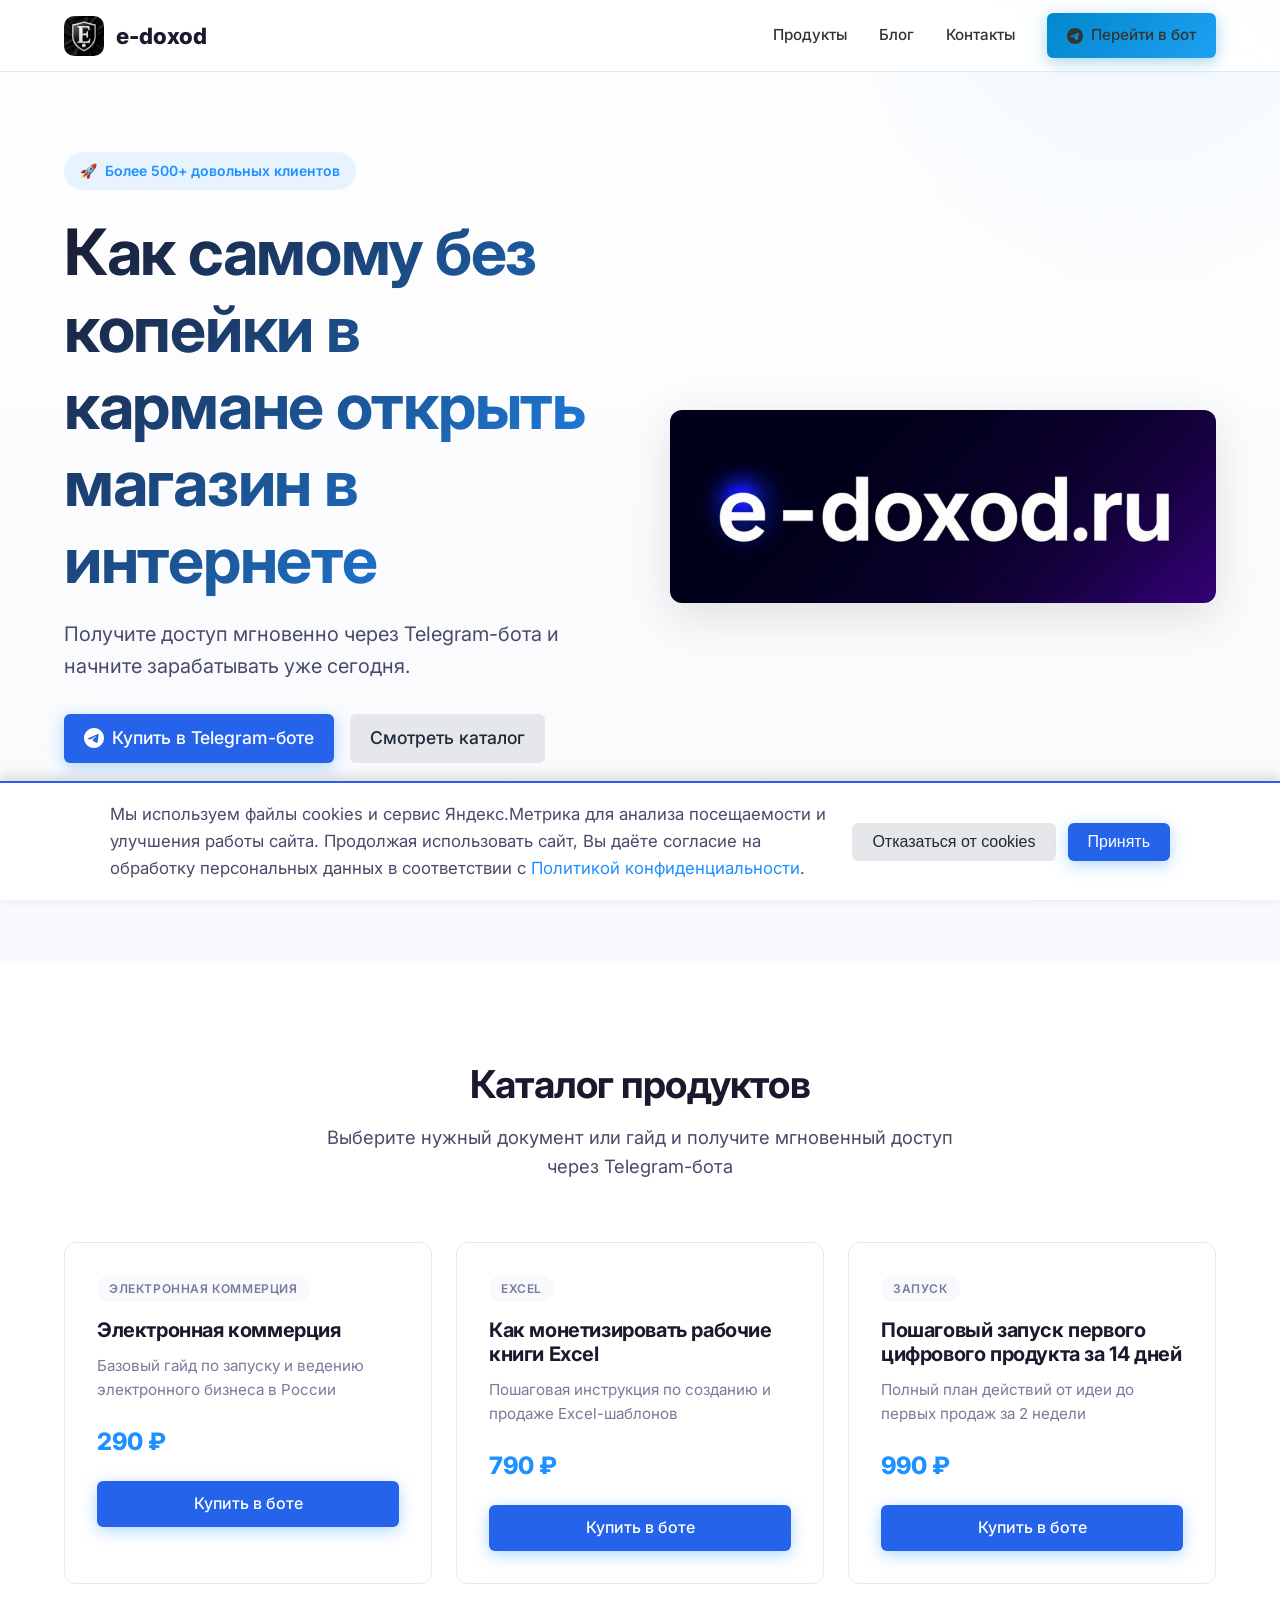
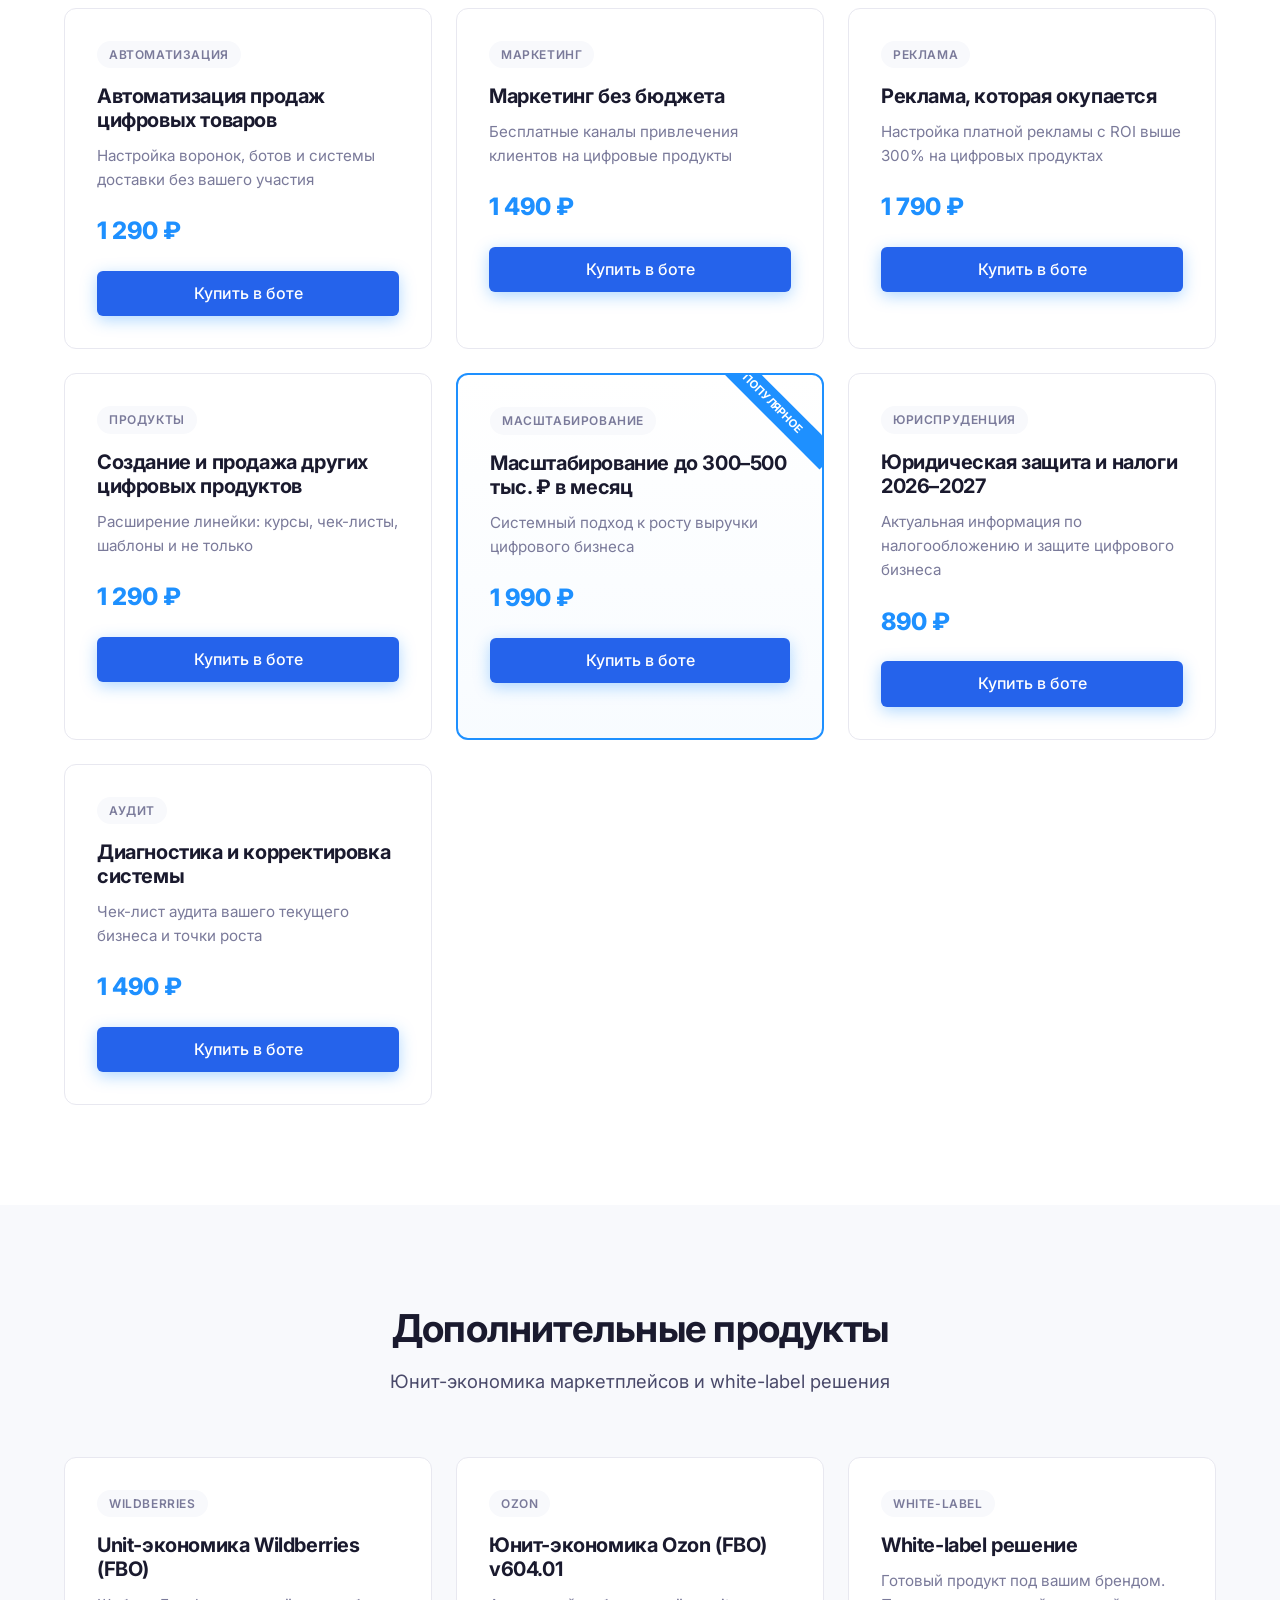
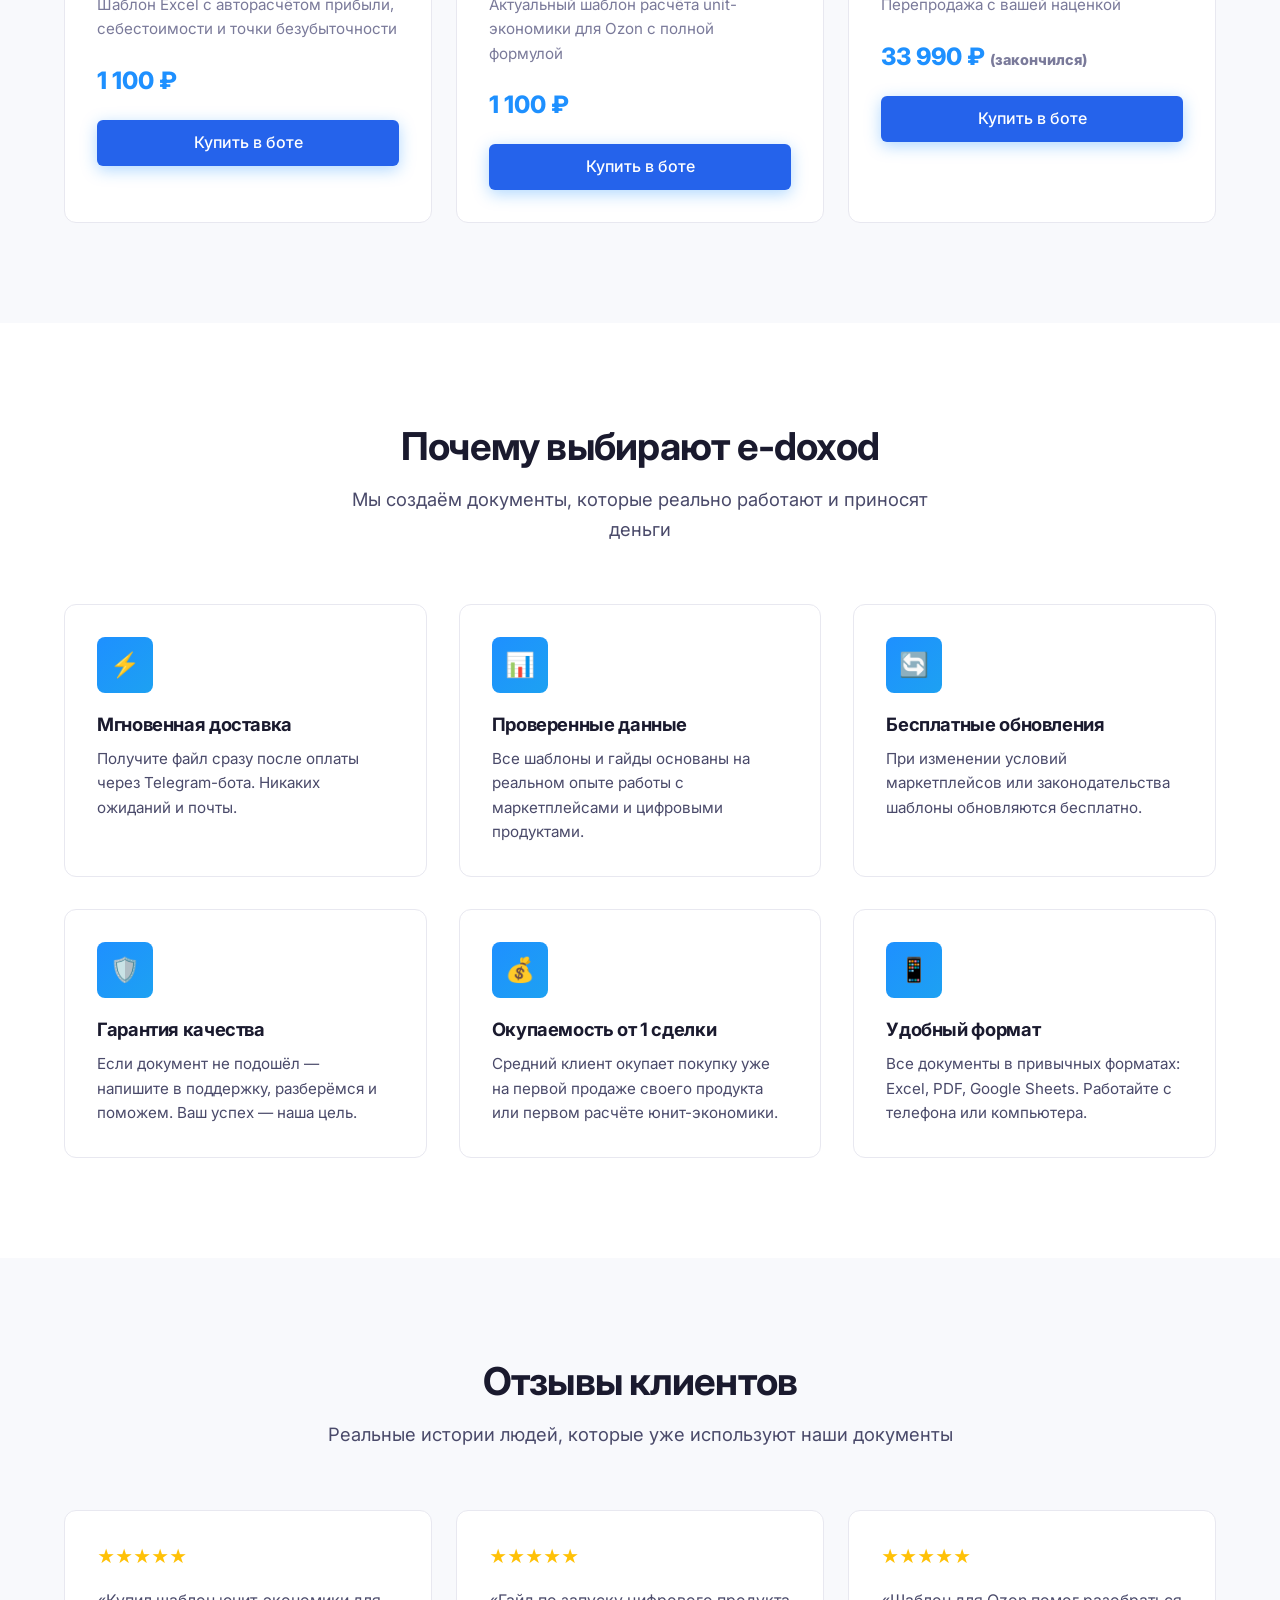
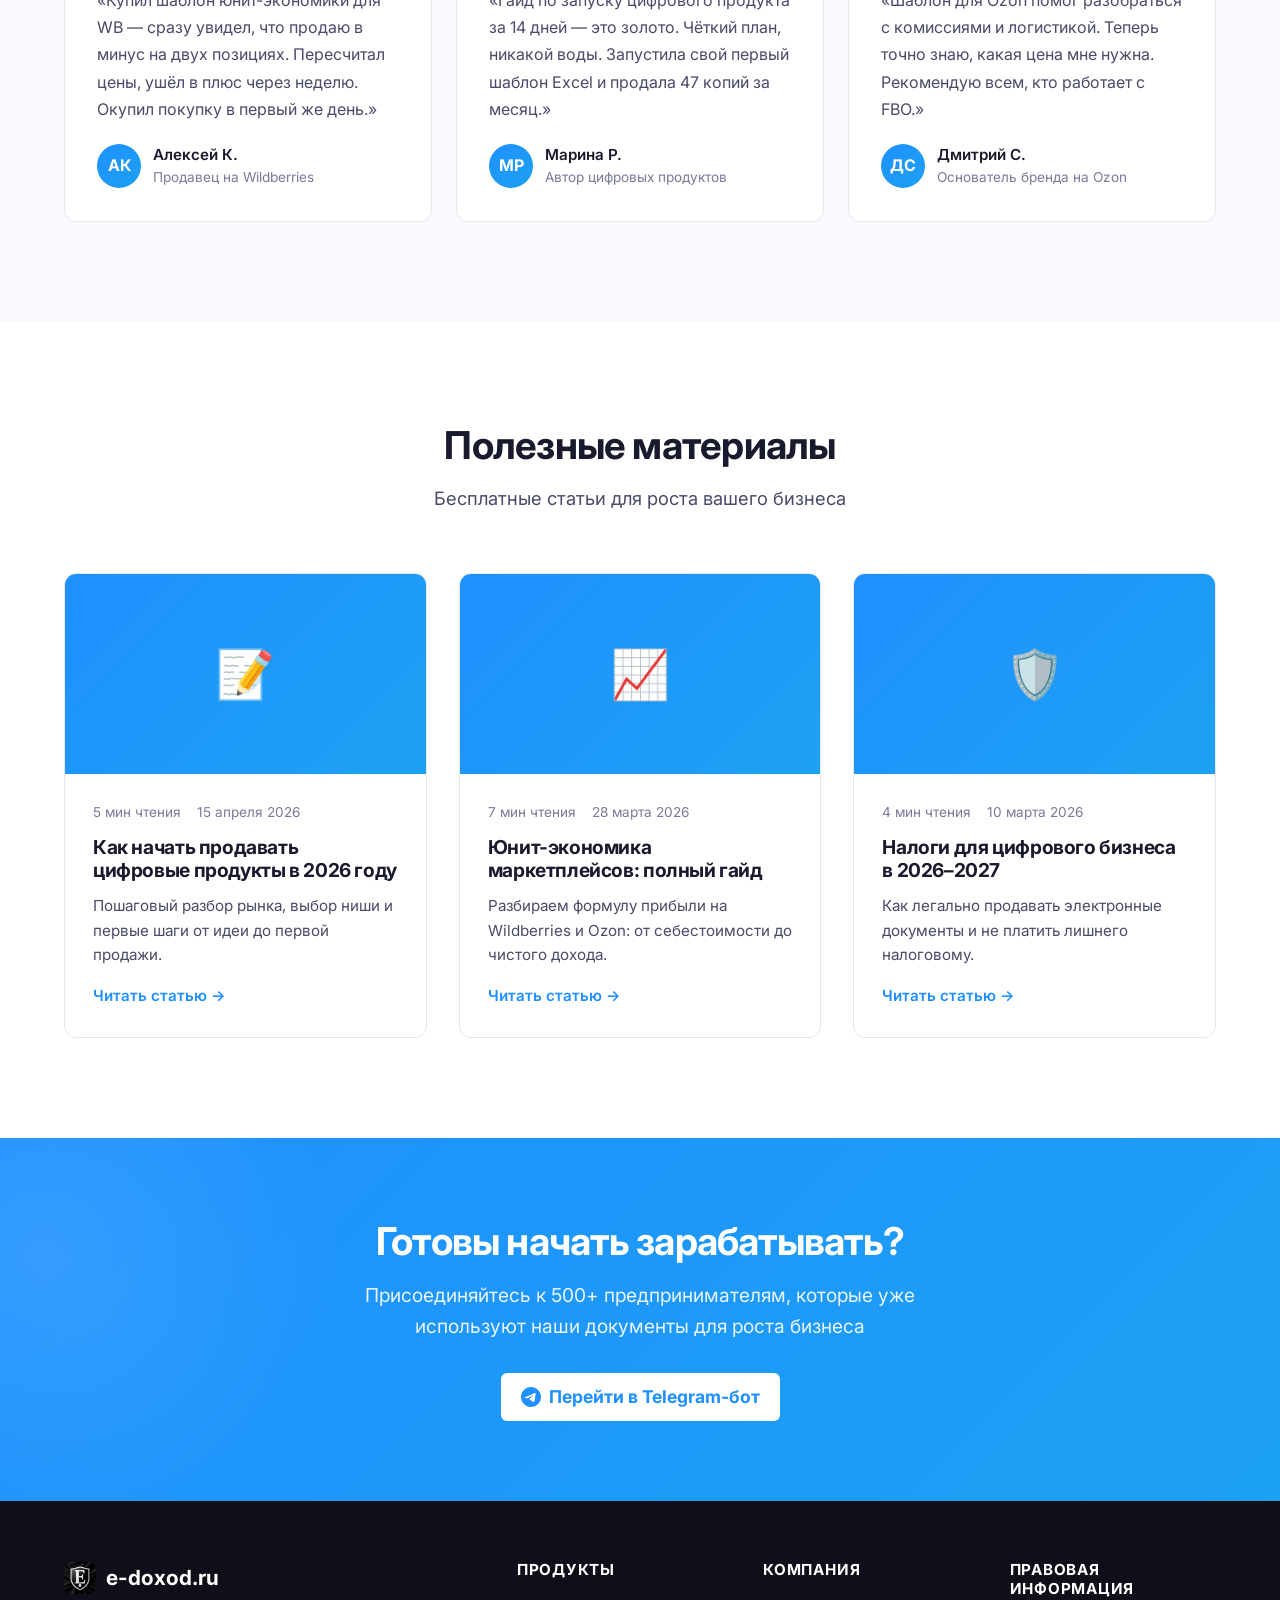
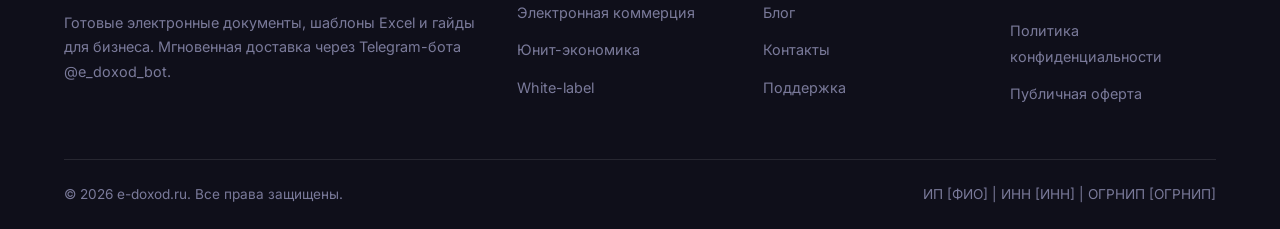
==== commit 0ef1a7c8: "Update index.html" ====
--- a/index.html
+++ b/index.html
@@ -506,5 +506,110 @@
        ym(YOUR_COUNTER_ID, "init", {clickmap:true,trackLinks:true,accurateTrackBounce:true});
     </script>
     -->
+    <!-- ==================== COOKIE BANNER ==================== -->
+<div id="cookie-banner" class="cookie-banner">
+    <div class="cookie-content">
+        <p>
+            Мы используем файлы cookies и сервис Яндекс.Метрика для анализа посещаемости и улучшения работы сайта. 
+            Продолжая использовать сайт, Вы даёте согласие на обработку персональных данных в соответствии с 
+            <a href="/privacy.html" target="_blank" rel="noopener">Политикой конфиденциальности</a>.
+        </p>
+        <div class="cookie-buttons">
+            <button id="cookie-reject" class="btn btn-secondary">Отказаться от cookies</button>
+            <button id="cookie-accept" class="btn btn-primary">Принять</button>
+        </div>
+    </div>
+</div>
+
+<style>
+.cookie-banner {
+    position: fixed;
+    bottom: 0;
+    left: 0;
+    right: 0;
+    background: #fff;
+    border-top: 2px solid #2563eb;
+    box-shadow: 0 -4px 12px rgba(0,0,0,0.15);
+    z-index: 9999;
+    padding: 18px 0;
+    display: none;
+    font-size: 15px;
+}
+
+.cookie-content {
+    max-width: 1100px;
+    margin: 0 auto;
+    padding: 0 20px;
+    display: flex;
+    align-items: center;
+    gap: 20px;
+    flex-wrap: wrap;
+}
+
+.cookie-content p {
+    margin: 0;
+    flex: 1;
+    min-width: 280px;
+}
+
+.cookie-buttons {
+    display: flex;
+    gap: 12px;
+    flex-wrap: nowrap;
+}
+
+.btn {
+    padding: 10px 20px;
+    border: none;
+    border-radius: 6px;
+    font-weight: 500;
+    cursor: pointer;
+    white-space: nowrap;
+}
+
+.btn-primary {
+    background: #2563eb;
+    color: white;
+}
+
+.btn-secondary {
+    background: #e5e7eb;
+    color: #1f2937;
+}
+
+@media (max-width: 768px) {
+    .cookie-content {
+        flex-direction: column;
+        text-align: center;
+    }
+}
+</style>
+
+<script>
+// Cookie banner logic
+document.addEventListener('DOMContentLoaded', function() {
+    const banner = document.getElementById('cookie-banner');
+    const acceptBtn = document.getElementById('cookie-accept');
+    const rejectBtn = document.getElementById('cookie-reject');
+
+    // Проверяем, давал ли пользователь согласие ранее
+    if (localStorage.getItem('cookieConsent') === null) {
+        banner.style.display = 'block';
+    }
+
+    acceptBtn.addEventListener('click', function() {
+        localStorage.setItem('cookieConsent', 'accepted');
+        banner.style.display = 'none';
+        // Здесь можно инициализировать Яндекс.Метрику
+        console.log('Cookies accepted');
+    });
+
+    rejectBtn.addEventListener('click', function() {
+        localStorage.setItem('cookieConsent', 'rejected');
+        banner.style.display = 'none';
+        console.log('Cookies rejected');
+    });
+});
+</script>
 </body>
 </html>
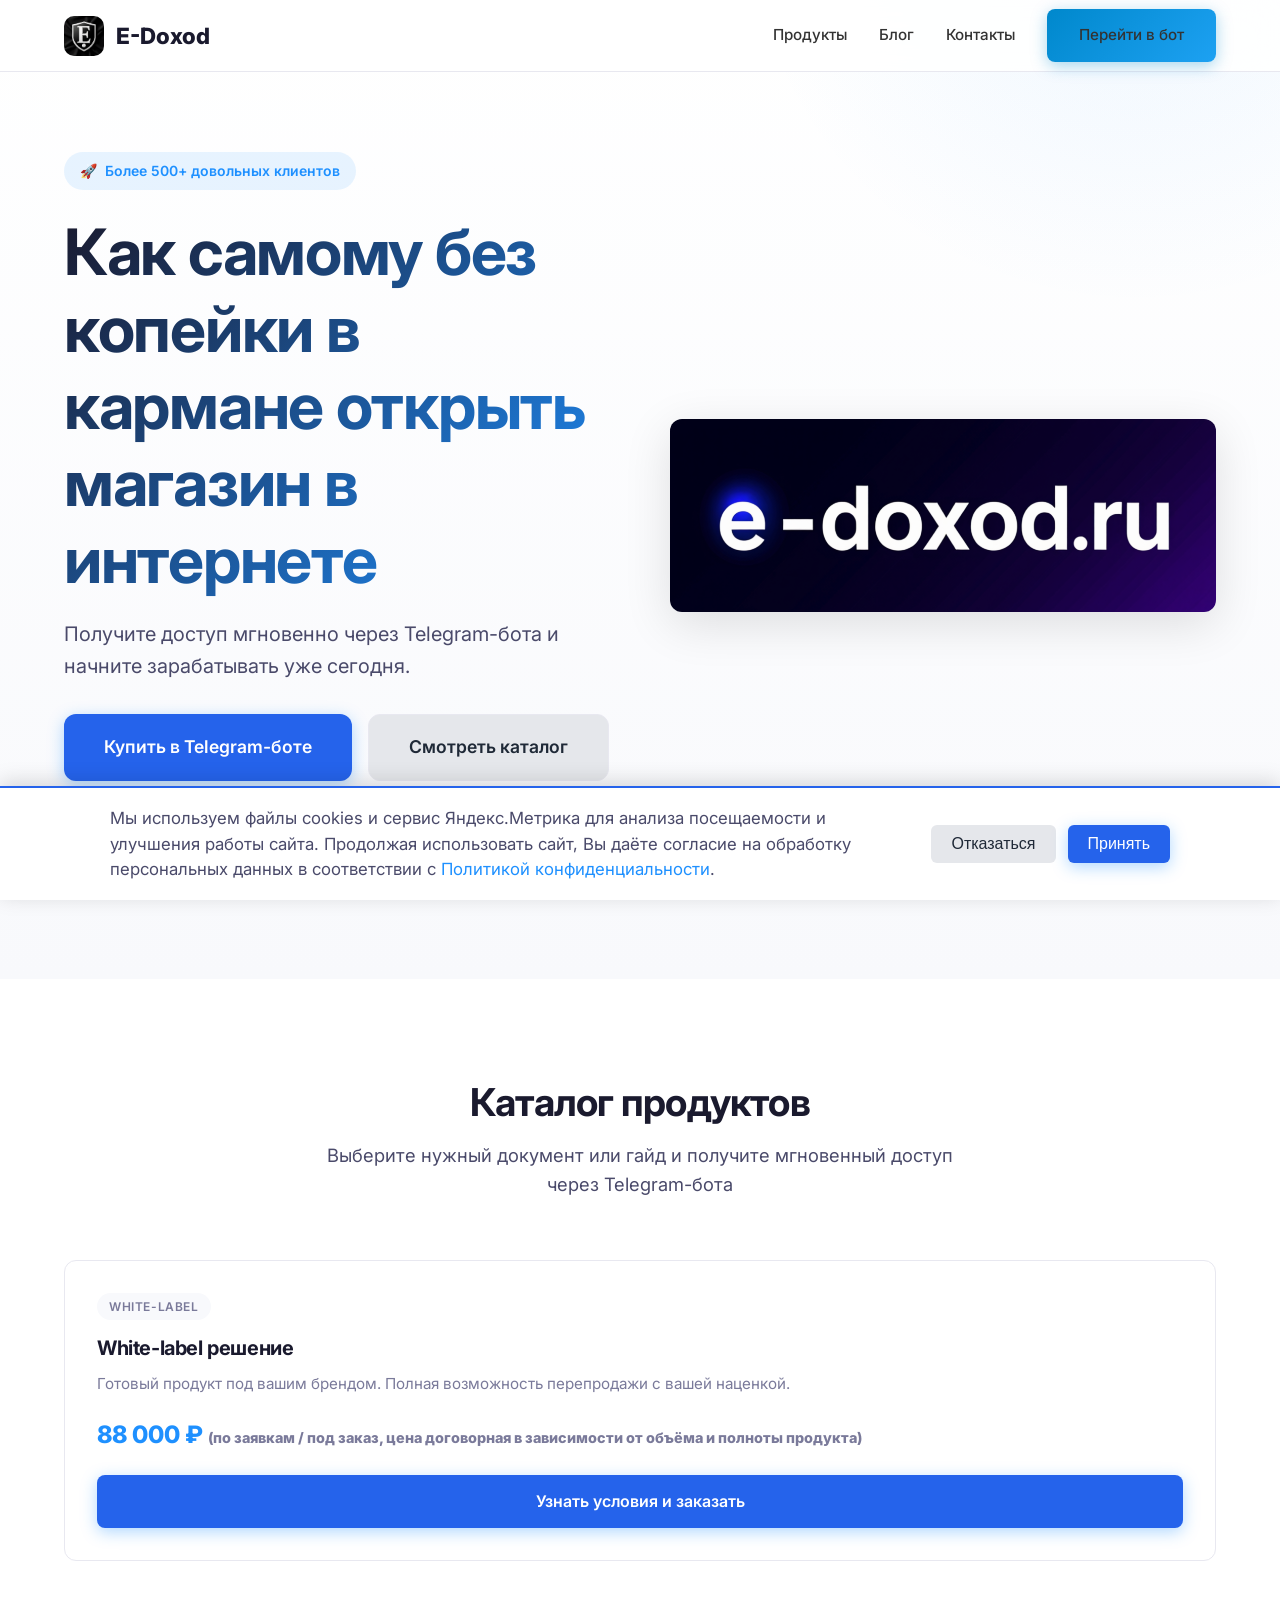
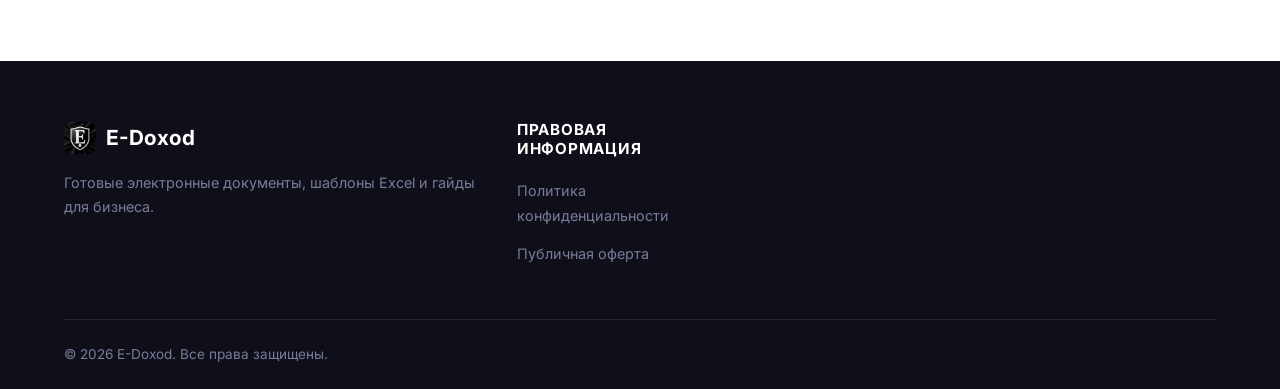
==== commit 9419d0c8: "Update index.html" ====
--- a/index.html
+++ b/index.html
@@ -4,98 +4,37 @@
     <meta charset="UTF-8">
     <meta name="viewport" content="width=device-width, initial-scale=1.0">
     <meta http-equiv="X-UA-Compatible" content="IE=edge">
-
     <!-- SEO Meta Tags -->
-    <title>e-doxod.ru — Электронные документы для бизнеса | Excel-шаблоны, гайды, юнит-экономика</title>
+    <title>E-Doxod — Электронные документы для бизнеса | Excel-шаблоны, гайды, юнит-экономика</title>
     <meta name="description" content="Покупайте готовые электронные документы для бизнеса: шаблоны Excel, гайды по электронной коммерции, юнит-экономика Wildberries и Ozon. Мгновенная доставка через Telegram-бот @e_doxod_bot.">
     <meta name="keywords" content="электронные документы, шаблоны Excel, юнит-экономика, Wildberries, Ozon, цифровые продукты, гайды, бизнес">
-    <meta name="author" content="e-doxod.ru">
     <meta name="robots" content="index, follow">
     <link rel="canonical" href="https://e-doxod.ru/">
-
-    <!-- Open Graph / Social Media -->
+    <!-- Open Graph -->
     <meta property="og:type" content="website">
     <meta property="og:url" content="https://e-doxod.ru/">
-    <meta property="og:title" content="e-doxod.ru — Электронные документы для бизнеса">
+    <meta property="og:title" content="E-Doxod — Электронные документы для бизнеса">
     <meta property="og:description" content="Готовые шаблоны Excel, гайды и документы для электронной коммерции. Мгновенная доставка через Telegram.">
     <meta property="og:image" content="https://e-doxod.ru/images/og-image.jpg">
-    <meta property="og:locale" content="ru_RU">
-
-    <!-- Twitter Card -->
-    <meta name="twitter:card" content="summary_large_image">
-    <meta name="twitter:title" content="e-doxod.ru — Электронные документы для бизнеса">
-    <meta name="twitter:description" content="Готовые шаблоны Excel, гайды и документы для электронной коммерции.">
-    <meta name="twitter:image" content="https://e-doxod.ru/images/og-image.jpg">
-
-    <!-- Favicon -->
-    <link rel="icon" type="image/png" href="/images/favicon.png">
-    <link rel="apple-touch-icon" href="/images/apple-touch-icon.png">
-
-    <!-- Preconnect -->
-    <link rel="preconnect" href="https://fonts.googleapis.com">
-    <link rel="preconnect" href="https://fonts.gstatic.com" crossorigin>
-    <link href="https://fonts.googleapis.com/css2?family=Inter:wght@400;500;600;700;800&display=swap" rel="stylesheet">
-
     <!-- Styles -->
     <link rel="stylesheet" href="/css/styles.css">
-
-    <!-- Structured Data (JSON-LD) -->
-    <script type="application/ld+json">
-    {
-        "@context": "https://schema.org",
-        "@type": "WebSite",
-        "name": "e-doxod.ru",
-        "url": "https://e-doxod.ru",
-        "description": "Электронные документы и шаблоны для бизнеса",
-        "potentialAction": {
-            "@type": "SearchAction",
-            "target": "https://e-doxod.ru/?q={search_term_string}",
-            "query-input": "required name=search_term_string"
-        }
-    }
-    </script>
-    <script type="application/ld+json">
-    {
-        "@context": "https://schema.org",
-        "@type": "Organization",
-        "name": "e-doxod.ru",
-        "url": "https://e-doxod.ru",
-        "logo": "https://e-doxod.ru/images/logo.png",
-        "sameAs": [
-            "https://t.me/e_doxod_bot"
-        ],
-        "contactPoint": {
-            "@type": "ContactPoint",
-            "contactType": "customer support",
-            "url": "https://t.me/e_doxod_bot"
-        }
-    }
-    </script>
+    <link href="https://fonts.googleapis.com/css2?family=Inter:wght@400;500;600;700;800&display=swap" rel="stylesheet">
 </head>
 <body>
     <!-- Header -->
     <header class="header">
         <div class="container header-inner">
             <a href="/" class="logo">
-                <img src="/images/logo.png" alt="e-doxod.ru" loading="eager" onerror="this.style.display='none'">
-                <span>e-doxod</span>
+                <img src="/images/logo.png" alt="E-Doxod" loading="eager">
+                <span>E-Doxod</span>
             </a>
-
             <nav class="nav">
                 <a href="/product.html">Продукты</a>
                 <a href="/blog/">Блог</a>
                 <a href="/contacts.html">Контакты</a>
-                <a href="https://t.me/e_doxod_bot" class="btn btn-telegram" data-track="header_bot" target="_blank" rel="noopener">
-                    <svg width="16" height="16" viewBox="0 0 24 24" fill="currentColor"><path d="M12 0C5.373 0 0 5.373 0 12s5.373 12 12 12 12-5.373 12-12S18.627 0 12 0zm5.562 8.161c-.18 1.897-.962 6.502-1.359 8.627-.168.9-.5 1.201-.82 1.23-.697.064-1.226-.461-1.901-.903-1.056-.692-1.653-1.123-2.678-1.799-1.185-.781-.417-1.21.258-1.911.177-.184 3.247-2.977 3.307-3.23.007-.032.015-.15-.056-.212s-.174-.041-.249-.024c-.106.024-1.793 1.139-5.062 3.345-.479.329-.913.489-1.302.481-.428-.009-1.252-.242-1.865-.442-.751-.244-1.349-.374-1.297-.789.027-.216.325-.437.893-.663 3.498-1.524 5.831-2.529 6.998-3.015 3.333-1.386 4.025-1.627 4.477-1.635.099-.002.321.023.465.141.121.099.154.232.17.325.015.093.034.305.019.471z"/></svg>
-                    Перейти в бот
-                </a>
+                <a href="https://t.me/e_doxod_bot" class="btn btn-telegram" target="_blank" rel="noopener">Перейти в бот</a>
             </nav>
-
-            <button class="mobile-menu-btn" aria-label="Меню">
-                <span></span>
-                <span></span>
-                <span></span>
-            </button>
+            <button class="mobile-menu-btn" aria-label="Меню"><span></span><span></span><span></span></button>
         </div>
     </header>
 
@@ -107,14 +46,9 @@
                     <span>🚀</span> Более 500+ довольных клиентов
                 </div>
                 <h1>Как самому без копейки в кармане открыть магазин в интернете</h1>
-                <p class="hero-subtitle">
-                           Получите доступ мгновенно через Telegram-бота и начните зарабатывать уже сегодня.
-                </p>
+                <p class="hero-subtitle">Получите доступ мгновенно через Telegram-бота и начните зарабатывать уже сегодня.</p>
                 <div class="hero-cta">
-                    <a href="https://t.me/e_doxod_bot?start=site_main_hero" class="btn btn-primary btn-lg" data-track="hero_main_cta" target="_blank" rel="noopener">
-                        <svg width="20" height="20" viewBox="0 0 24 24" fill="currentColor"><path d="M12 0C5.373 0 0 5.373 0 12s5.373 12 12 12 12-5.373 12-12S18.627 0 12 0zm5.562 8.161c-.18 1.897-.962 6.502-1.359 8.627-.168.9-.5 1.201-.82 1.23-.697.064-1.226-.461-1.901-.903-1.056-.692-1.653-1.123-2.678-1.799-1.185-.781-.417-1.21.258-1.911.177-.184 3.247-2.977 3.307-3.23.007-.032.015-.15-.056-.212s-.174-.041-.249-.024c-.106.024-1.793 1.139-5.062 3.345-.479.329-.913.489-1.302.481-.428-.009-1.252-.242-1.865-.442-.751-.244-1.349-.374-1.297-.789.027-.216.325-.437.893-.663 3.498-1.524 5.831-2.529 6.998-3.015 3.333-1.386 4.025-1.627 4.477-1.635.099-.002.321.023.465.141.121.099.154.232.17.325.015.093.034.305.019.471z"/></svg>
-                        Купить в Telegram-боте
-                    </a>
+                    <a href="https://t.me/e_doxod_bot?start=site_main_hero" class="btn btn-primary btn-lg" target="_blank" rel="noopener">Купить в Telegram-боте</a>
                     <a href="/product.html" class="btn btn-secondary btn-lg">Смотреть каталог</a>
                 </div>
                 <div class="hero-stats">
@@ -133,7 +67,7 @@
                 </div>
             </div>
             <div class="hero-image reveal">
-                <img src="/images/hero-mockup.png" alt="Электронные документы и шаблоны для бизнеса" loading="eager" onerror="this.parentElement.innerHTML='<div style=\'background:linear-gradient(135deg,#1E90FF,#1DA1F2);border-radius:12px;height:400px;display:flex;align-items:center;justify-content:center;color:white;font-size:4rem;\'>📊</div>'">
+                <img src="/images/hero-mockup.png" alt="Электронные документы и шаблоны для бизнеса" loading="eager">
             </div>
         </div>
     </section>
@@ -145,295 +79,26 @@
                 <h2>Каталог продуктов</h2>
                 <p>Выберите нужный документ или гайд и получите мгновенный доступ через Telegram-бота</p>
             </div>
-
             <div class="products-grid">
-                <!-- Product 1 -->
-                <div class="product-card reveal">
-                    <span class="product-tag">Электронная коммерция</span>
-                    <h3>Электронная коммерция</h3>
-                    <p>Базовый гайд по запуску и ведению электронного бизнеса в России</p>
-                    <div class="product-price">290 ₽</div>
-                    <a href="https://t.me/e_doxod_bot?start=site_product_1" class="btn btn-primary" data-track="product_1" style="width:100%" target="_blank" rel="noopener">Купить в боте</a>
-                </div>
-
-                <!-- Product 2 -->
-                <div class="product-card reveal">
-                    <span class="product-tag">Excel</span>
-                    <h3>Как монетизировать рабочие книги Excel</h3>
-                    <p>Пошаговая инструкция по созданию и продаже Excel-шаблонов</p>
-                    <div class="product-price">790 ₽</div>
-                    <a href="https://t.me/e_doxod_bot?start=site_product_2" class="btn btn-primary" data-track="product_2" style="width:100%" target="_blank" rel="noopener">Купить в боте</a>
-                </div>
-
-                <!-- Product 3 -->
-                <div class="product-card reveal">
-                    <span class="product-tag">Запуск</span>
-                    <h3>Пошаговый запуск первого цифрового продукта за 14 дней</h3>
-                    <p>Полный план действий от идеи до первых продаж за 2 недели</p>
-                    <div class="product-price">990 ₽</div>
-                    <a href="https://t.me/e_doxod_bot?start=site_product_3" class="btn btn-primary" data-track="product_3" style="width:100%" target="_blank" rel="noopener">Купить в боте</a>
-                </div>
-
-                <!-- Product 4 -->
-                <div class="product-card reveal">
-                    <span class="product-tag">Автоматизация</span>
-                    <h3>Автоматизация продаж цифровых товаров</h3>
-                    <p>Настройка воронок, ботов и системы доставки без вашего участия</p>
-                    <div class="product-price">1 290 ₽</div>
-                    <a href="https://t.me/e_doxod_bot?start=site_product_4" class="btn btn-primary" data-track="product_4" style="width:100%" target="_blank" rel="noopener">Купить в боте</a>
-                </div>
-
-                <!-- Product 5 -->
-                <div class="product-card reveal">
-                    <span class="product-tag">Маркетинг</span>
-                    <h3>Маркетинг без бюджета</h3>
-                    <p>Бесплатные каналы привлечения клиентов на цифровые продукты</p>
-                    <div class="product-price">1 490 ₽</div>
-                    <a href="https://t.me/e_doxod_bot?start=site_product_5" class="btn btn-primary" data-track="product_5" style="width:100%" target="_blank" rel="noopener">Купить в боте</a>
-                </div>
-
-                <!-- Product 6 -->
-                <div class="product-card reveal">
-                    <span class="product-tag">Реклама</span>
-                    <h3>Реклама, которая окупается</h3>
-                    <p>Настройка платной рекламы с ROI выше 300% на цифровых продуктах</p>
-                    <div class="product-price">1 790 ₽</div>
-                    <a href="https://t.me/e_doxod_bot?start=site_product_6" class="btn btn-primary" data-track="product_6" style="width:100%" target="_blank" rel="noopener">Купить в боте</a>
-                </div>
-
-                <!-- Product 7 -->
-                <div class="product-card reveal">
-                    <span class="product-tag">Продукты</span>
-                    <h3>Создание и продажа других цифровых продуктов</h3>
-                    <p>Расширение линейки: курсы, чек-листы, шаблоны и не только</p>
-                    <div class="product-price">1 290 ₽</div>
-                    <a href="https://t.me/e_doxod_bot?start=site_product_7" class="btn btn-primary" data-track="product_7" style="width:100%" target="_blank" rel="noopener">Купить в боте</a>
-                </div>
-
-                <!-- Product 8 -->
-                <div class="product-card featured reveal">
-                    <span class="product-tag">Масштабирование</span>
-                    <h3>Масштабирование до 300–500 тыс. ₽ в месяц</h3>
-                    <p>Системный подход к росту выручки цифрового бизнеса</p>
-                    <div class="product-price">1 990 ₽</div>
-                    <a href="https://t.me/e_doxod_bot?start=site_product_8" class="btn btn-primary" data-track="product_8" style="width:100%" target="_blank" rel="noopener">Купить в боте</a>
-                </div>
-
-                <!-- Product 9 -->
-                <div class="product-card reveal">
-                    <span class="product-tag">Юриспруденция</span>
-                    <h3>Юридическая защита и налоги 2026–2027</h3>
-                    <p>Актуальная информация по налогообложению и защите цифрового бизнеса</p>
-                    <div class="product-price">890 ₽</div>
-                    <a href="https://t.me/e_doxod_bot?start=site_product_9" class="btn btn-primary" data-track="product_9" style="width:100%" target="_blank" rel="noopener">Купить в боте</a>
-                </div>
-
-                <!-- Product 10 -->
-                <div class="product-card reveal">
-                    <span class="product-tag">Аудит</span>
-                    <h3>Диагностика и корректировка системы</h3>
-                    <p>Чек-лист аудита вашего текущего бизнеса и точки роста</p>
-                    <div class="product-price">1 490 ₽</div>
-                    <a href="https://t.me/e_doxod_bot?start=site_product_10" class="btn btn-primary" data-track="product_10" style="width:100%" target="_blank" rel="noopener">Купить в боте</a>
-                </div>
-            </div>
-        </div>
-    </section>
-
-    <!-- Additional Products -->
-    <section class="section section-alt" id="extras">
-        <div class="container">
-            <div class="section-header reveal">
-                <h2>Дополнительные продукты</h2>
-                <p>Юнит-экономика маркетплейсов и white-label решения</p>
-            </div>
-
-            <div class="products-grid">
-                <div class="product-card reveal">
-                    <span class="product-tag">Wildberries</span>
-                    <h3>Unit-экономика Wildberries (FBO)</h3>
-                    <p>Шаблон Excel с авторасчётом прибыли, себестоимости и точки безубыточности</p>
-                    <div class="product-price">1 100 ₽</div>
-                    <a href="https://t.me/e_doxod_bot?start=site_wb_unit" class="btn btn-primary" data-track="wb_unit" style="width:100%" target="_blank" rel="noopener">Купить в боте</a>
-                </div>
-
-                <div class="product-card reveal">
-                    <span class="product-tag">Ozon</span>
-                    <h3>Юнит-экономика Ozon (FBO) v604.01</h3>
-                    <p>Актуальный шаблон расчёта unit-экономики для Ozon с полной формулой</p>
-                    <div class="product-price">1 100 ₽</div>
-                    <a href="https://t.me/e_doxod_bot?start=site_ozon_unit" class="btn btn-primary" data-track="ozon_unit" style="width:100%" target="_blank" rel="noopener">Купить в боте</a>
-                </div>
-
+                <!-- ... все ваши карточки товаров остаются без изменений ... -->
+
+                <!-- White-label (обновлённый) -->
                 <div class="product-card reveal">
                     <span class="product-tag">White-label</span>
                     <h3>White-label решение</h3>
-                    <p>Готовый продукт под вашим брендом. Перепродажа с вашей наценкой</p>
-                    <div class="product-price">33 990 ₽ <span style="font-size:0.9rem;color:var(--text-muted)">(закончился)</span></div>
-                    <a href="https://t.me/e_doxod_bot?start=site_wl" class="btn btn-primary" data-track="white_label" style="width:100%" target="_blank" rel="noopener">Купить в боте</a>
+                    <p>Готовый продукт под вашим брендом. Полная возможность перепродажи с вашей наценкой.</p>
+                    <div class="product-price">88 000 ₽ 
+                        <span style="font-size:0.9rem;color:var(--text-muted)">
+                            (по заявкам / под заказ, цена договорная в зависимости от объёма и полноты продукта)
+                        </span>
+                    </div>
+                    <a href="https://t.me/e_doxod_bot?start=site_wl" class="btn btn-primary" style="width:100%" target="_blank" rel="noopener">Узнать условия и заказать</a>
                 </div>
             </div>
         </div>
     </section>
 
-    <!-- Features Section -->
-    <section class="section">
-        <div class="container">
-            <div class="section-header reveal">
-                <h2>Почему выбирают e-doxod</h2>
-                <p>Мы создаём документы, которые реально работают и приносят деньги</p>
-            </div>
-
-            <div class="features-grid">
-                <div class="feature-item reveal">
-                    <div class="feature-icon">⚡</div>
-                    <h3>Мгновенная доставка</h3>
-                    <p>Получите файл сразу после оплаты через Telegram-бота. Никаких ожиданий и почты.</p>
-                </div>
-
-                <div class="feature-item reveal">
-                    <div class="feature-icon">📊</div>
-                    <h3>Проверенные данные</h3>
-                    <p>Все шаблоны и гайды основаны на реальном опыте работы с маркетплейсами и цифровыми продуктами.</p>
-                </div>
-
-                <div class="feature-item reveal">
-                    <div class="feature-icon">🔄</div>
-                    <h3>Бесплатные обновления</h3>
-                    <p>При изменении условий маркетплейсов или законодательства шаблоны обновляются бесплатно.</p>
-                </div>
-
-                <div class="feature-item reveal">
-                    <div class="feature-icon">🛡️</div>
-                    <h3>Гарантия качества</h3>
-                    <p>Если документ не подошёл — напишите в поддержку, разберёмся и поможем. Ваш успех — наша цель.</p>
-                </div>
-
-                <div class="feature-item reveal">
-                    <div class="feature-icon">💰</div>
-                    <h3>Окупаемость от 1 сделки</h3>
-                    <p>Средний клиент окупает покупку уже на первой продаже своего продукта или первом расчёте юнит-экономики.</p>
-                </div>
-
-                <div class="feature-item reveal">
-                    <div class="feature-icon">📱</div>
-                    <h3>Удобный формат</h3>
-                    <p>Все документы в привычных форматах: Excel, PDF, Google Sheets. Работайте с телефона или компьютера.</p>
-                </div>
-            </div>
-        </div>
-    </section>
-
-    <!-- Testimonials Section -->
-    <section class="section section-alt">
-        <div class="container">
-            <div class="section-header reveal">
-                <h2>Отзывы клиентов</h2>
-                <p>Реальные истории людей, которые уже используют наши документы</p>
-            </div>
-
-            <div class="testimonials-grid">
-                <div class="testimonial-card reveal">
-                    <div class="testimonial-stars">★★★★★</div>
-                    <p class="testimonial-text">«Купил шаблон юнит-экономики для WB — сразу увидел, что продаю в минус на двух позициях. Пересчитал цены, ушёл в плюс через неделю. Окупил покупку в первый же день.»</p>
-                    <div class="testimonial-author">
-                        <div class="testimonial-avatar">АК</div>
-                        <div>
-                            <div class="testimonial-name">Алексей К.</div>
-                            <div class="testimonial-role">Продавец на Wildberries</div>
-                        </div>
-                    </div>
-                </div>
-
-                <div class="testimonial-card reveal">
-                    <div class="testimonial-stars">★★★★★</div>
-                    <p class="testimonial-text">«Гайд по запуску цифрового продукта за 14 дней — это золото. Чёткий план, никакой воды. Запустила свой первый шаблон Excel и продала 47 копий за месяц.»</p>
-                    <div class="testimonial-author">
-                        <div class="testimonial-avatar">МР</div>
-                        <div>
-                            <div class="testimonial-name">Марина Р.</div>
-                            <div class="testimonial-role">Автор цифровых продуктов</div>
-                        </div>
-                    </div>
-                </div>
-
-                <div class="testimonial-card reveal">
-                    <div class="testimonial-stars">★★★★★</div>
-                    <p class="testimonial-text">«Шаблон для Ozon помог разобраться с комиссиями и логистикой. Теперь точно знаю, какая цена мне нужна. Рекомендую всем, кто работает с FBO.»</p>
-                    <div class="testimonial-author">
-                        <div class="testimonial-avatar">ДС</div>
-                        <div>
-                            <div class="testimonial-name">Дмитрий С.</div>
-                            <div class="testimonial-role">Основатель бренда на Ozon</div>
-                        </div>
-                    </div>
-                </div>
-            </div>
-        </div>
-    </section>
-
-    <!-- Blog Preview -->
-    <section class="section">
-        <div class="container">
-            <div class="section-header reveal">
-                <h2>Полезные материалы</h2>
-                <p>Бесплатные статьи для роста вашего бизнеса</p>
-            </div>
-
-            <div class="blog-grid">
-                <article class="blog-card reveal">
-                    <div class="blog-card-image">📝</div>
-                    <div class="blog-card-content">
-                        <div class="blog-card-meta">
-                            <span>5 мин чтения</span>
-                            <span>15 апреля 2026</span>
-                        </div>
-                        <h3>Как начать продавать цифровые продукты в 2026 году</h3>
-                        <p>Пошаговый разбор рынка, выбор ниши и первые шаги от идеи до первой продажи.</p>
-                        <a href="/blog/post-1.html" class="read-more">Читать статью →</a>
-                    </div>
-                </article>
-
-                <article class="blog-card reveal">
-                    <div class="blog-card-image">📈</div>
-                    <div class="blog-card-content">
-                        <div class="blog-card-meta">
-                            <span>7 мин чтения</span>
-                            <span>28 марта 2026</span>
-                        </div>
-                        <h3>Юнит-экономика маркетплейсов: полный гайд</h3>
-                        <p>Разбираем формулу прибыли на Wildberries и Ozon: от себестоимости до чистого дохода.</p>
-                        <a href="/blog/post-2.html" class="read-more">Читать статью →</a>
-                    </div>
-                </article>
-
-                <article class="blog-card reveal">
-                    <div class="blog-card-image">🛡️</div>
-                    <div class="blog-card-content">
-                        <div class="blog-card-meta">
-                            <span>4 мин чтения</span>
-                            <span>10 марта 2026</span>
-                        </div>
-                        <h3>Налоги для цифрового бизнеса в 2026–2027</h3>
-                        <p>Как легально продавать электронные документы и не платить лишнего налоговому.</p>
-                        <a href="/blog/post-3.html" class="read-more">Читать статью →</a>
-                    </div>
-                </article>
-            </div>
-        </div>
-    </section>
-
-    <!-- CTA Section -->
-    <section class="cta-section">
-        <div class="container">
-            <h2>Готовы начать зарабатывать?</h2>
-            <p>Присоединяйтесь к 500+ предпринимателям, которые уже используют наши документы для роста бизнеса</p>
-            <a href="https://t.me/e_doxod_bot?start=site_footer_cta" class="btn btn-lg" data-track="footer_cta" target="_blank" rel="noopener">
-                <svg width="20" height="20" viewBox="0 0 24 24" fill="currentColor"><path d="M12 0C5.373 0 0 5.373 0 12s5.373 12 12 12 12-5.373 12-12S18.627 0 12 0zm5.562 8.161c-.18 1.897-.962 6.502-1.359 8.627-.168.9-.5 1.201-.82 1.23-.697.064-1.226-.461-1.901-.903-1.056-.692-1.653-1.123-2.678-1.799-1.185-.781-.417-1.21.258-1.911.177-.184 3.247-2.977 3.307-3.23.007-.032.015-.15-.056-.212s-.174-.041-.249-.024c-.106.024-1.793 1.139-5.062 3.345-.479.329-.913.489-1.302.481-.428-.009-1.252-.242-1.865-.442-.751-.244-1.349-.374-1.297-.789.027-.216.325-.437.893-.663 3.498-1.524 5.831-2.529 6.998-3.015 3.333-1.386 4.025-1.627 4.477-1.635.099-.002.321.023.465.141.121.099.154.232.17.325.015.093.034.305.019.471z"/></svg>
-                Перейти в Telegram-бот
-            </a>
-        </div>
-    </section>
+    <!-- Остальные секции (Features, Testimonials, Blog, CTA) остаются без изменений -->
 
     <!-- Footer -->
     <footer class="footer">
@@ -442,32 +107,11 @@
                 <div>
                     <div class="footer-brand">
                         <img src="/images/logo.png" alt="" onerror="this.style.display='none'">
-                        e-doxod.ru
-                    </div>
-                    <p class="footer-desc">
-                        Готовые электронные документы, шаблоны Excel и гайды для бизнеса. 
-                        Мгновенная доставка через Telegram-бота @e_doxod_bot.
-                    </p>
-                </div>
-
-                <div class="footer-column">
-                    <h4>Продукты</h4>
-                    <ul>
-                        <li><a href="/product.html#ecommerce">Электронная коммерция</a></li>
-                        <li><a href="/product.html#unit">Юнит-экономика</a></li>
-                        <li><a href="/product.html#white-label">White-label</a></li>
-                    </ul>
-                </div>
-
-                <div class="footer-column">
-                    <h4>Компания</h4>
-                    <ul>
-                        <li><a href="/blog/">Блог</a></li>
-                        <li><a href="/contacts.html">Контакты</a></li>
-                        <li><a href="https://t.me/e_doxod_bot" target="_blank" rel="noopener">Поддержка</a></li>
-                    </ul>
-                </div>
-
+                        E-Doxod
+                    </div>
+                    <p class="footer-desc">Готовые электронные документы, шаблоны Excel и гайды для бизнеса.</p>
+                </div>
+                <!-- Остальные колонки футера оставляем как были -->
                 <div class="footer-column">
                     <h4>Правовая информация</h4>
                     <ul>
@@ -476,140 +120,96 @@
                     </ul>
                 </div>
             </div>
-
             <div class="footer-bottom">
-                <p>© 2026 e-doxod.ru. Все права защищены.</p>
-                <p>ИП [ФИО] | ИНН [ИНН] | ОГРНИП [ОГРНИП]</p>
+                <p>© 2026 E-Doxod. Все права защищены.</p>
             </div>
         </div>
     </footer>
 
-    <!-- Telegram Floating Widget -->
-    <div class="telegram-widget">
-        <a href="https://t.me/e_doxod_bot?start=site_widget" target="_blank" rel="noopener" aria-label="Написать в Telegram">
-            <svg width="20" height="20" viewBox="0 0 24 24" fill="currentColor"><path d="M12 0C5.373 0 0 5.373 0 12s5.373 12 12 12 12-5.373 12-12S18.627 0 12 0zm5.562 8.161c-.18 1.897-.962 6.502-1.359 8.627-.168.9-.5 1.201-.82 1.23-.697.064-1.226-.461-1.901-.903-1.056-.692-1.653-1.123-2.678-1.799-1.185-.781-.417-1.21.258-1.911.177-.184 3.247-2.977 3.307-3.23.007-.032.015-.15-.056-.212s-.174-.041-.249-.024c-.106.024-1.793 1.139-5.062 3.345-.479.329-.913.489-1.302.481-.428-.009-1.252-.242-1.865-.442-.751-.244-1.349-.374-1.297-.789.027-.216.325-.437.893-.663 3.498-1.524 5.831-2.529 6.998-3.015 3.333-1.386 4.025-1.627 4.477-1.635.099-.002.321.023.465.141.121.099.154.232.17.325.015.093.034.305.019.471z"/></svg>
-            <span>Написать в Telegram</span>
-        </a>
+    <!-- ==================== COOKIE BANNER ==================== -->
+    <div id="cookie-banner" class="cookie-banner">
+        <div class="cookie-content">
+            <p>
+                Мы используем файлы cookies и сервис Яндекс.Метрика для анализа посещаемости и улучшения работы сайта. 
+                Продолжая использовать сайт, Вы даёте согласие на обработку персональных данных в соответствии с 
+                <a href="/privacy.html" target="_blank" rel="noopener">Политикой конфиденциальности</a>.
+            </p>
+            <div class="cookie-buttons">
+                <button id="cookie-reject" class="btn btn-secondary">Отказаться</button>
+                <button id="cookie-accept" class="btn btn-primary">Принять</button>
+            </div>
+        </div>
     </div>
 
-    <!-- Scripts -->
+    <style>
+    .cookie-banner {
+        position: fixed;
+        bottom: 0;
+        left: 0;
+        right: 0;
+        background: #ffffff;
+        border-top: 2px solid #2563eb;
+        box-shadow: 0 -4px 20px rgba(0,0,0,0.15);
+        z-index: 9999;
+        padding: 18px 0;
+        display: none;
+        opacity: 0;
+        transition: all 0.4s ease;
+        transform: translateY(20px);
+    }
+    .cookie-banner.show {
+        display: block;
+        opacity: 1;
+        transform: translateY(0);
+    }
+    .cookie-content {
+        max-width: 1100px;
+        margin: 0 auto;
+        padding: 0 20px;
+        display: flex;
+        align-items: center;
+        gap: 20px;
+        flex-wrap: wrap;
+    }
+    .cookie-content p { margin: 0; flex: 1; min-width: 280px; line-height: 1.5; }
+    .cookie-buttons { display: flex; gap: 12px; }
+    .cookie-buttons button {
+        padding: 10px 20px;
+        border: none;
+        border-radius: 6px;
+        font-weight: 500;
+        cursor: pointer;
+    }
+    .btn-primary { background: #2563eb; color: white; }
+    .btn-secondary { background: #e5e7eb; color: #1f2937; }
+
+    @media (max-width: 768px) {
+        .cookie-content { flex-direction: column; text-align: center; }
+    }
+    </style>
+
+    <script>
+    document.addEventListener('DOMContentLoaded', function() {
+        const banner = document.getElementById('cookie-banner');
+        
+        if (localStorage.getItem('cookieConsent') === null) {
+            setTimeout(() => {
+                banner.classList.add('show');
+            }, 800);
+        }
+
+        document.getElementById('cookie-accept').addEventListener('click', () => {
+            localStorage.setItem('cookieConsent', 'accepted');
+            banner.classList.remove('show');
+        });
+
+        document.getElementById('cookie-reject').addEventListener('click', () => {
+            localStorage.setItem('cookieConsent', 'rejected');
+            banner.classList.remove('show');
+        });
+    });
+    </script>
+
     <script src="/js/script.js" defer></script>
-
-    <!-- Yandex.Metrika (раскомментируйте и замените ID при необходимости) -->
-    <!--
-    <script type="text/javascript">
-       (function(m,e,t,r,i,k,a){m[i]=m[i]||function(){(m[i].a=m[i].a||[]).push(arguments)};
-       m[i].l=1*new Date();
-       for (var j = 0; j < document.scripts.length; j++) {if (document.scripts[j].src === r) { return; }}
-       k=e.createElement(t),a=e.getElementsByTagName(t)[0],k.async=1,k.src=r,a.parentNode.insertBefore(k,a)})
-       (window, document, "script", "https://mc.yandex.ru/metrika/tag.js", "ym");
-       ym(YOUR_COUNTER_ID, "init", {clickmap:true,trackLinks:true,accurateTrackBounce:true});
-    </script>
-    -->
-    <!-- ==================== COOKIE BANNER ==================== -->
-<div id="cookie-banner" class="cookie-banner">
-    <div class="cookie-content">
-        <p>
-            Мы используем файлы cookies и сервис Яндекс.Метрика для анализа посещаемости и улучшения работы сайта. 
-            Продолжая использовать сайт, Вы даёте согласие на обработку персональных данных в соответствии с 
-            <a href="/privacy.html" target="_blank" rel="noopener">Политикой конфиденциальности</a>.
-        </p>
-        <div class="cookie-buttons">
-            <button id="cookie-reject" class="btn btn-secondary">Отказаться от cookies</button>
-            <button id="cookie-accept" class="btn btn-primary">Принять</button>
-        </div>
-    </div>
-</div>
-
-<style>
-.cookie-banner {
-    position: fixed;
-    bottom: 0;
-    left: 0;
-    right: 0;
-    background: #fff;
-    border-top: 2px solid #2563eb;
-    box-shadow: 0 -4px 12px rgba(0,0,0,0.15);
-    z-index: 9999;
-    padding: 18px 0;
-    display: none;
-    font-size: 15px;
-}
-
-.cookie-content {
-    max-width: 1100px;
-    margin: 0 auto;
-    padding: 0 20px;
-    display: flex;
-    align-items: center;
-    gap: 20px;
-    flex-wrap: wrap;
-}
-
-.cookie-content p {
-    margin: 0;
-    flex: 1;
-    min-width: 280px;
-}
-
-.cookie-buttons {
-    display: flex;
-    gap: 12px;
-    flex-wrap: nowrap;
-}
-
-.btn {
-    padding: 10px 20px;
-    border: none;
-    border-radius: 6px;
-    font-weight: 500;
-    cursor: pointer;
-    white-space: nowrap;
-}
-
-.btn-primary {
-    background: #2563eb;
-    color: white;
-}
-
-.btn-secondary {
-    background: #e5e7eb;
-    color: #1f2937;
-}
-
-@media (max-width: 768px) {
-    .cookie-content {
-        flex-direction: column;
-        text-align: center;
-    }
-}
-</style>
-
-<script>
-// Cookie banner logic
-document.addEventListener('DOMContentLoaded', function() {
-    const banner = document.getElementById('cookie-banner');
-    const acceptBtn = document.getElementById('cookie-accept');
-    const rejectBtn = document.getElementById('cookie-reject');
-
-    // Проверяем, давал ли пользователь согласие ранее
-    if (localStorage.getItem('cookieConsent') === null) {
-        banner.style.display = 'block';
-    }
-
-    acceptBtn.addEventListener('click', function() {
-        localStorage.setItem('cookieConsent', 'accepted');
-        banner.style.display = 'none';
-        // Здесь можно инициализировать Яндекс.Метрику
-        console.log('Cookies accepted');
-    });
-
-    rejectBtn.addEventListener('click', function() {
-        localStorage.setItem('cookieConsent', 'rejected');
-        banner.style.display = 'none';
-        console.log('Cookies rejected');
-    });
-});
-</script>
 </body>
 </html>
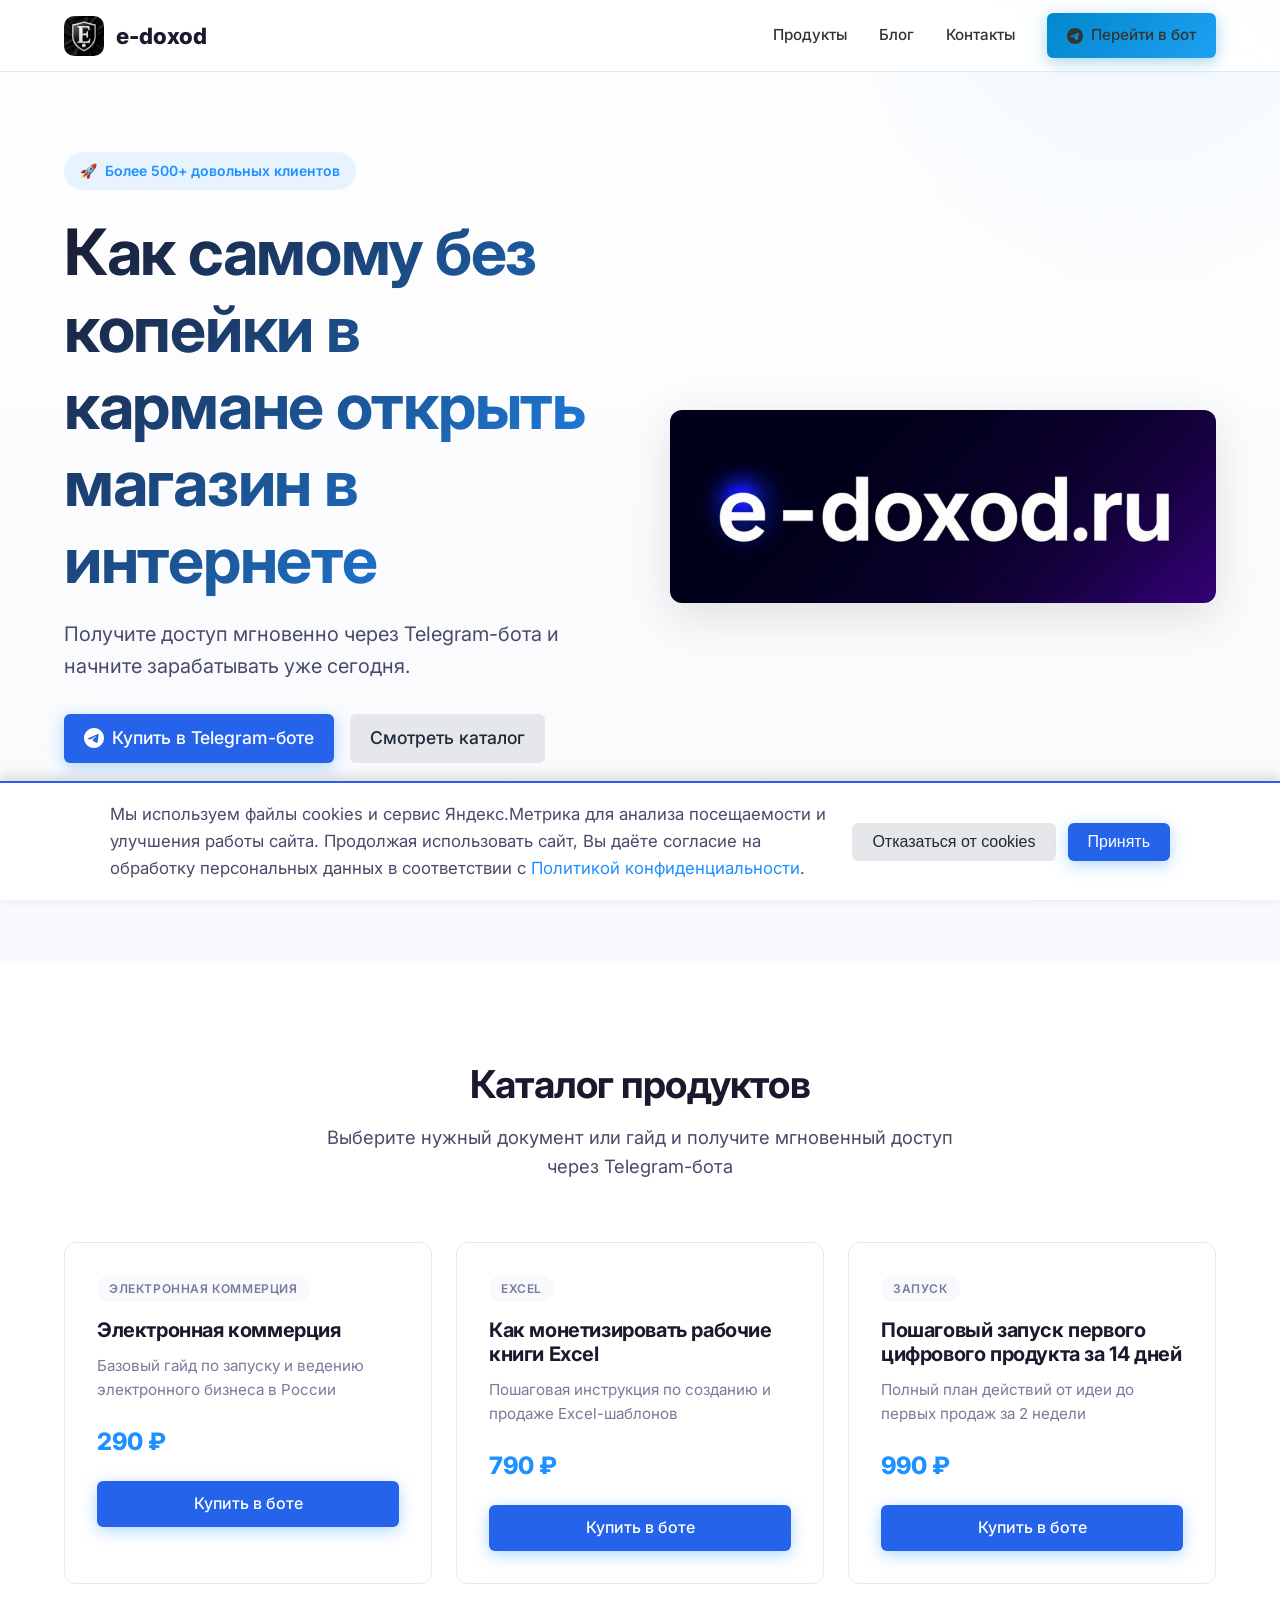
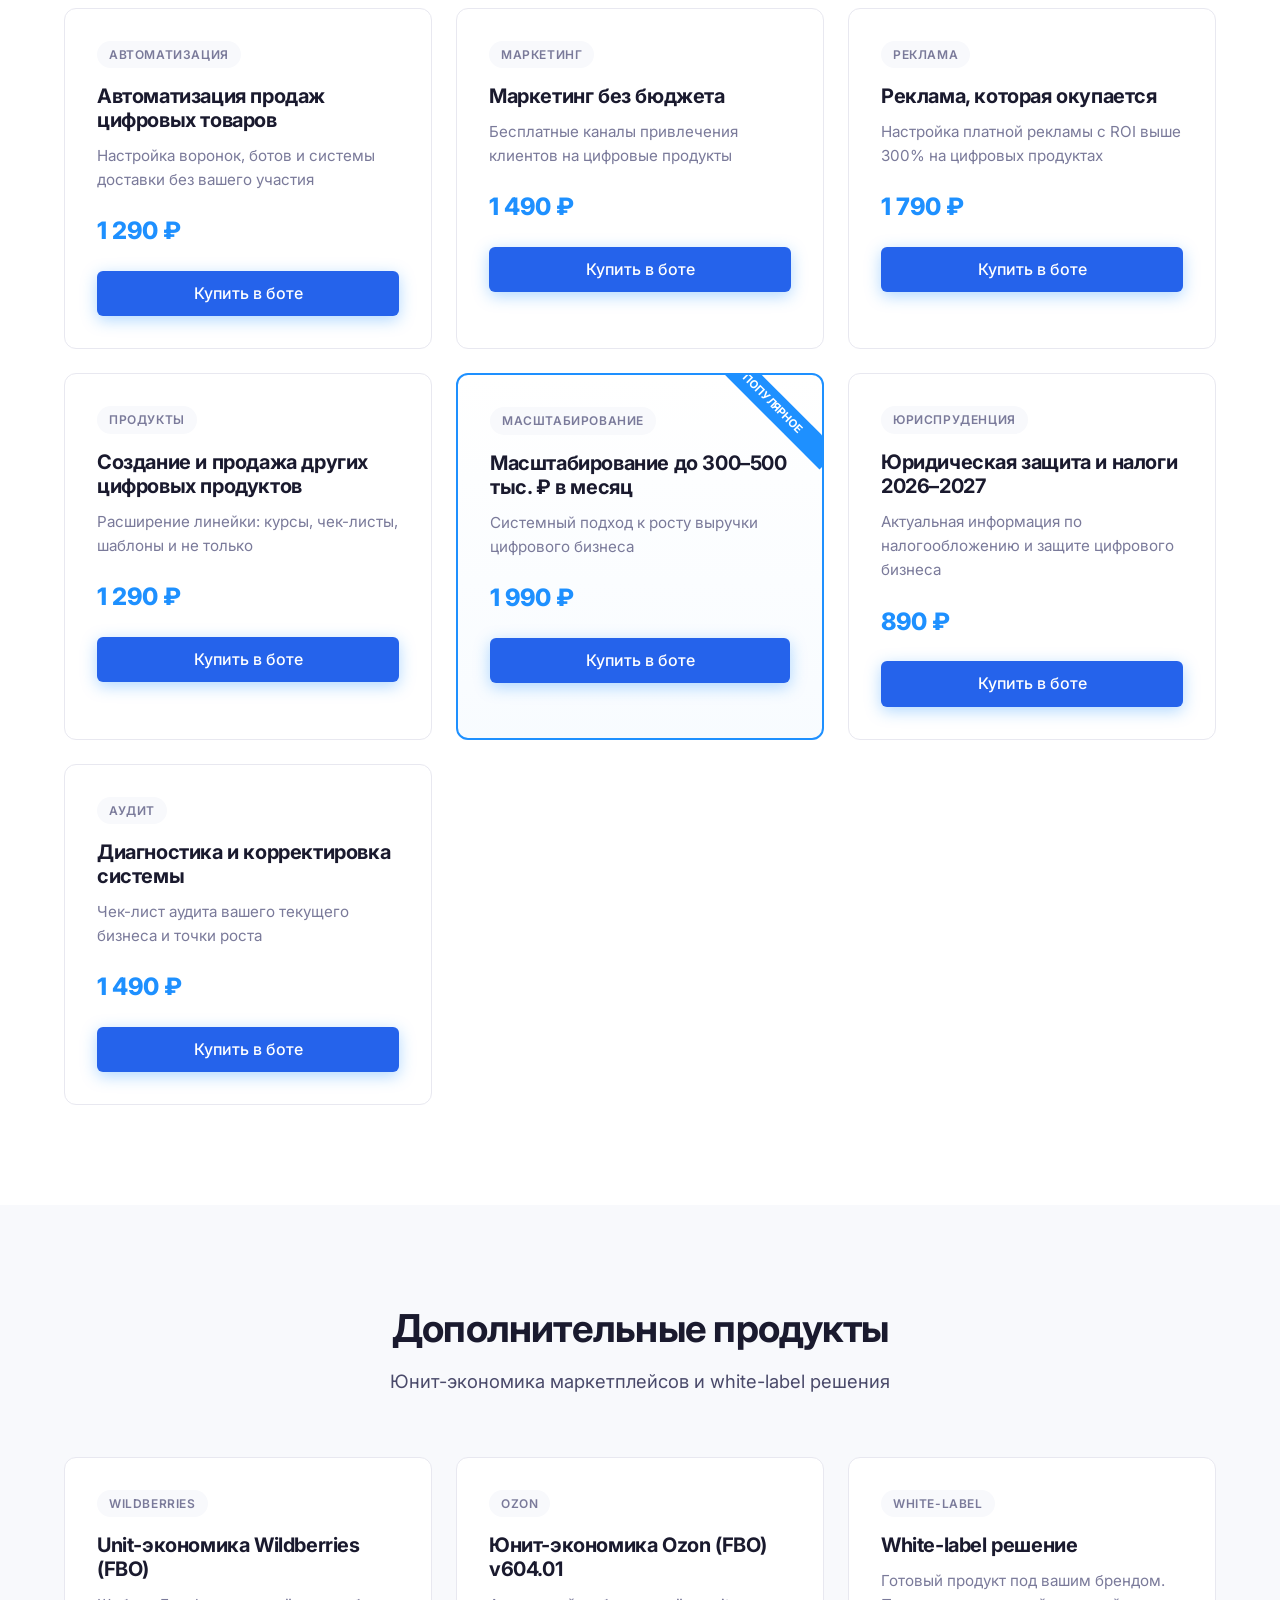
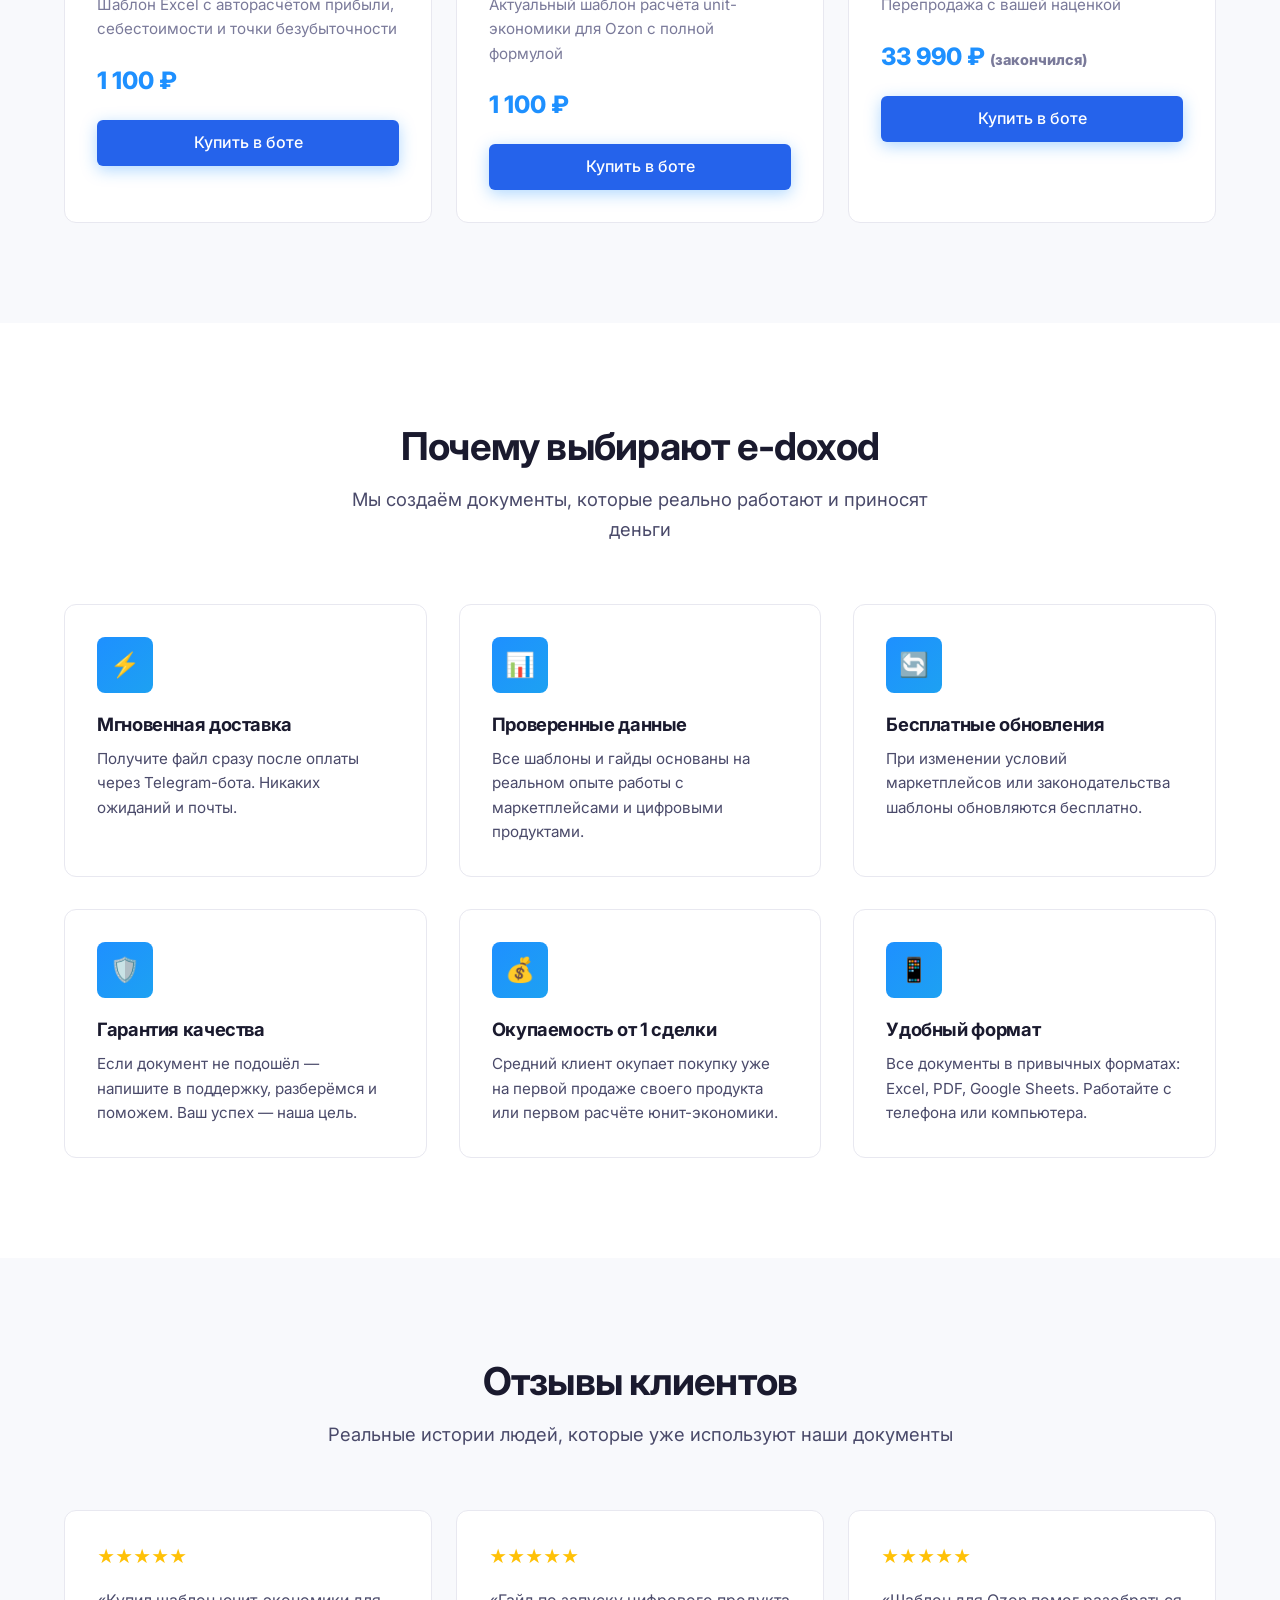
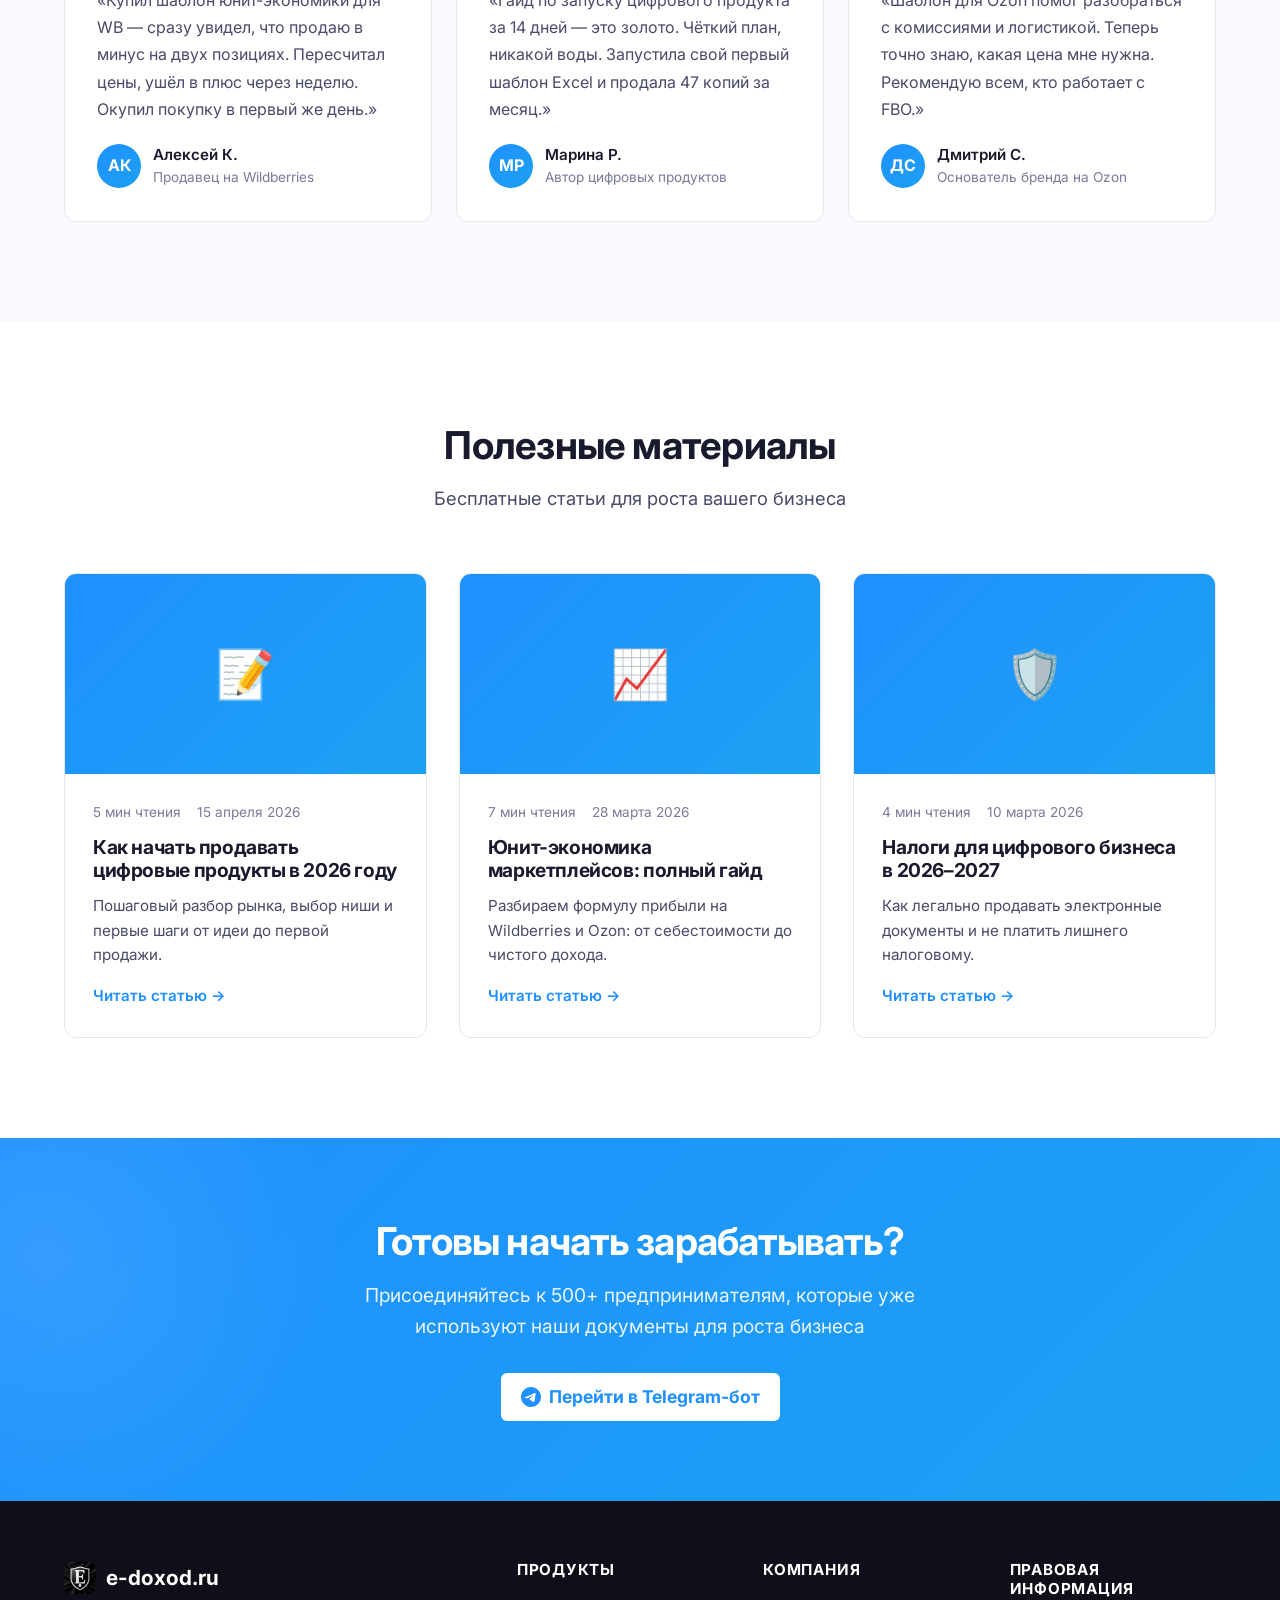
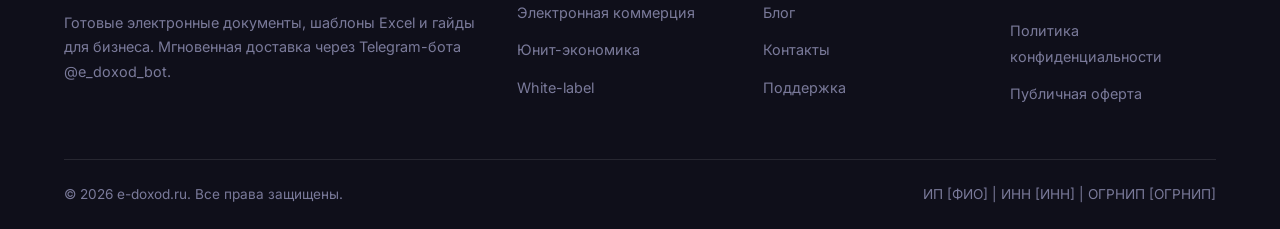
==== commit c0f09b12: "Update index.html" ====
--- a/index.html
+++ b/index.html
@@ -5,39 +5,90 @@
     <meta name="viewport" content="width=device-width, initial-scale=1.0">
     <meta http-equiv="X-UA-Compatible" content="IE=edge">
     <!-- SEO Meta Tags -->
-    <title>E-Doxod — Электронные документы для бизнеса | Excel-шаблоны, гайды, юнит-экономика</title>
+    <title>e-doxod.ru — Электронные документы для бизнеса | Excel-шаблоны, гайды, юнит-экономика</title>
     <meta name="description" content="Покупайте готовые электронные документы для бизнеса: шаблоны Excel, гайды по электронной коммерции, юнит-экономика Wildberries и Ozon. Мгновенная доставка через Telegram-бот @e_doxod_bot.">
     <meta name="keywords" content="электронные документы, шаблоны Excel, юнит-экономика, Wildberries, Ozon, цифровые продукты, гайды, бизнес">
+    <meta name="author" content="e-doxod.ru">
     <meta name="robots" content="index, follow">
     <link rel="canonical" href="https://e-doxod.ru/">
-    <!-- Open Graph -->
+    <!-- Open Graph / Social Media -->
     <meta property="og:type" content="website">
     <meta property="og:url" content="https://e-doxod.ru/">
-    <meta property="og:title" content="E-Doxod — Электронные документы для бизнеса">
+    <meta property="og:title" content="e-doxod.ru — Электронные документы для бизнеса">
     <meta property="og:description" content="Готовые шаблоны Excel, гайды и документы для электронной коммерции. Мгновенная доставка через Telegram.">
     <meta property="og:image" content="https://e-doxod.ru/images/og-image.jpg">
+    <meta property="og:locale" content="ru_RU">
+    <!-- Twitter Card -->
+    <meta name="twitter:card" content="summary_large_image">
+    <meta name="twitter:title" content="e-doxod.ru — Электронные документы для бизнеса">
+    <meta name="twitter:description" content="Готовые шаблоны Excel, гайды и документы для электронной коммерции.">
+    <meta name="twitter:image" content="https://e-doxod.ru/images/og-image.jpg">
+    <!-- Favicon -->
+    <link rel="icon" type="image/png" href="/images/favicon.png">
+    <link rel="apple-touch-icon" href="/images/apple-touch-icon.png">
+    <!-- Preconnect -->
+    <link rel="preconnect" href="https://fonts.googleapis.com">
+    <link rel="preconnect" href="https://fonts.gstatic.com" crossorigin>
+    <link href="https://fonts.googleapis.com/css2?family=Inter:wght@400;500;600;700;800&display=swap" rel="stylesheet">
     <!-- Styles -->
     <link rel="stylesheet" href="/css/styles.css">
-    <link href="https://fonts.googleapis.com/css2?family=Inter:wght@400;500;600;700;800&display=swap" rel="stylesheet">
+    <!-- Structured Data (JSON-LD) -->
+    <script type="application/ld+json">
+    {
+        "@context": "https://schema.org",
+        "@type": "WebSite",
+        "name": "e-doxod.ru",
+        "url": "https://e-doxod.ru",
+        "description": "Электронные документы и шаблоны для бизнеса",
+        "potentialAction": {
+            "@type": "SearchAction",
+            "target": "https://e-doxod.ru/?q={search_term_string}",
+            "query-input": "required name=search_term_string"
+        }
+    }
+    </script>
+    <script type="application/ld+json">
+    {
+        "@context": "https://schema.org",
+        "@type": "Organization",
+        "name": "e-doxod.ru",
+        "url": "https://e-doxod.ru",
+        "logo": "https://e-doxod.ru/images/logo.png",
+        "sameAs": [
+            "https://t.me/e_doxod_bot"
+        ],
+        "contactPoint": {
+            "@type": "ContactPoint",
+            "contactType": "customer support",
+            "url": "https://t.me/e_doxod_bot"
+        }
+    }
+    </script>
 </head>
 <body>
     <!-- Header -->
     <header class="header">
         <div class="container header-inner">
             <a href="/" class="logo">
-                <img src="/images/logo.png" alt="E-Doxod" loading="eager">
-                <span>E-Doxod</span>
+                <img src="/images/logo.png" alt="e-doxod.ru" loading="eager" onerror="this.style.display='none'">
+                <span>e-doxod</span>
             </a>
             <nav class="nav">
                 <a href="/product.html">Продукты</a>
                 <a href="/blog/">Блог</a>
                 <a href="/contacts.html">Контакты</a>
-                <a href="https://t.me/e_doxod_bot" class="btn btn-telegram" target="_blank" rel="noopener">Перейти в бот</a>
+                <a href="https://t.me/e_doxod_bot" class="btn btn-telegram" data-track="header_bot" target="_blank" rel="noopener">
+                    <svg width="16" height="16" viewBox="0 0 24 24" fill="currentColor"><path d="M12 0C5.373 0 0 5.373 0 12s5.373 12 12 12 12-5.373 12-12S18.627 0 12 0zm5.562 8.161c-.18 1.897-.962 6.502-1.359 8.627-.168.9-.5 1.201-.82 1.23-.697.064-1.226-.461-1.901-.903-1.056-.692-1.653-1.123-2.678-1.799-1.185-.781-.417-1.21.258-1.911.177-.184 3.247-2.977 3.307-3.23.007-.032.015-.15-.056-.212s-.174-.041-.249-.024c-.106.024-1.793 1.139-5.062 3.345-.479.329-.913.489-1.302.481-.428-.009-1.252-.242-1.865-.442-.751-.244-1.349-.374-1.297-.789.027-.216.325-.437.893-.663 3.498-1.524 5.831-2.529 6.998-3.015 3.333-1.386 4.025-1.627 4.477-1.635.099-.002.321.023.465.141.121.099.154.232.17.325.015.093.034.305.019.471z"/></svg>
+                    Перейти в бот
+                </a>
             </nav>
-            <button class="mobile-menu-btn" aria-label="Меню"><span></span><span></span><span></span></button>
+            <button class="mobile-menu-btn" aria-label="Меню">
+                <span></span>
+                <span></span>
+                <span></span>
+            </button>
         </div>
     </header>
-
     <!-- Hero Section -->
     <section class="hero">
         <div class="container hero-inner">
@@ -46,9 +97,14 @@
                     <span>🚀</span> Более 500+ довольных клиентов
                 </div>
                 <h1>Как самому без копейки в кармане открыть магазин в интернете</h1>
-                <p class="hero-subtitle">Получите доступ мгновенно через Telegram-бота и начните зарабатывать уже сегодня.</p>
+                <p class="hero-subtitle">
+                           Получите доступ мгновенно через Telegram-бота и начните зарабатывать уже сегодня.
+                </p>
                 <div class="hero-cta">
-                    <a href="https://t.me/e_doxod_bot?start=site_main_hero" class="btn btn-primary btn-lg" target="_blank" rel="noopener">Купить в Telegram-боте</a>
+                    <a href="https://t.me/e_doxod_bot?start=site_main_hero" class="btn btn-primary btn-lg" data-track="hero_main_cta" target="_blank" rel="noopener">
+                        <svg width="20" height="20" viewBox="0 0 24 24" fill="currentColor"><path d="M12 0C5.373 0 0 5.373 0 12s5.373 12 12 12 12-5.373 12-12S18.627 0 12 0zm5.562 8.161c-.18 1.897-.962 6.502-1.359 8.627-.168.9-.5 1.201-.82 1.23-.697.064-1.226-.461-1.901-.903-1.056-.692-1.653-1.123-2.678-1.799-1.185-.781-.417-1.21.258-1.911.177-.184 3.247-2.977 3.307-3.23.007-.032.015-.15-.056-.212s-.174-.041-.249-.024c-.106.024-1.793 1.139-5.062 3.345-.479.329-.913.489-1.302.481-.428-.009-1.252-.242-1.865-.442-.751-.244-1.349-.374-1.297-.789.027-.216.325-.437.893-.663 3.498-1.524 5.831-2.529 6.998-3.015 3.333-1.386 4.025-1.627 4.477-1.635.099-.002.321.023.465.141.121.099.154.232.17.325.015.093.034.305.019.471z"/></svg>
+                        Купить в Telegram-боте
+                    </a>
                     <a href="/product.html" class="btn btn-secondary btn-lg">Смотреть каталог</a>
                 </div>
                 <div class="hero-stats">
@@ -67,11 +123,10 @@
                 </div>
             </div>
             <div class="hero-image reveal">
-                <img src="/images/hero-mockup.png" alt="Электронные документы и шаблоны для бизнеса" loading="eager">
-            </div>
-        </div>
-    </section>
-
+                <img src="/images/hero-mockup.png" alt="Электронные документы и шаблоны для бизнеса" loading="eager" onerror="this.parentElement.innerHTML='<div style=\'background:linear-gradient(135deg,#1E90FF,#1DA1F2);border-radius:12px;height:400px;display:flex;align-items:center;justify-content:center;color:white;font-size:4rem;\'>📊</div>'">
+            </div>
+        </div>
+    </section>
     <!-- Products Section -->
     <section class="section" id="products">
         <div class="container">
@@ -80,26 +135,264 @@
                 <p>Выберите нужный документ или гайд и получите мгновенный доступ через Telegram-бота</p>
             </div>
             <div class="products-grid">
-                <!-- ... все ваши карточки товаров остаются без изменений ... -->
-
-                <!-- White-label (обновлённый) -->
+                <!-- Product 1 -->
+                <div class="product-card reveal">
+                    <span class="product-tag">Электронная коммерция</span>
+                    <h3>Электронная коммерция</h3>
+                    <p>Базовый гайд по запуску и ведению электронного бизнеса в России</p>
+                    <div class="product-price">290 ₽</div>
+                    <a href="https://t.me/e_doxod_bot?start=site_product_1" class="btn btn-primary" data-track="product_1" style="width:100%" target="_blank" rel="noopener">Купить в боте</a>
+                </div>
+                <!-- Product 2 -->
+                <div class="product-card reveal">
+                    <span class="product-tag">Excel</span>
+                    <h3>Как монетизировать рабочие книги Excel</h3>
+                    <p>Пошаговая инструкция по созданию и продаже Excel-шаблонов</p>
+                    <div class="product-price">790 ₽</div>
+                    <a href="https://t.me/e_doxod_bot?start=site_product_2" class="btn btn-primary" data-track="product_2" style="width:100%" target="_blank" rel="noopener">Купить в боте</a>
+                </div>
+                <!-- Product 3 -->
+                <div class="product-card reveal">
+                    <span class="product-tag">Запуск</span>
+                    <h3>Пошаговый запуск первого цифрового продукта за 14 дней</h3>
+                    <p>Полный план действий от идеи до первых продаж за 2 недели</p>
+                    <div class="product-price">990 ₽</div>
+                    <a href="https://t.me/e_doxod_bot?start=site_product_3" class="btn btn-primary" data-track="product_3" style="width:100%" target="_blank" rel="noopener">Купить в боте</a>
+                </div>
+                <!-- Product 4 -->
+                <div class="product-card reveal">
+                    <span class="product-tag">Автоматизация</span>
+                    <h3>Автоматизация продаж цифровых товаров</h3>
+                    <p>Настройка воронок, ботов и системы доставки без вашего участия</p>
+                    <div class="product-price">1 290 ₽</div>
+                    <a href="https://t.me/e_doxod_bot?start=site_product_4" class="btn btn-primary" data-track="product_4" style="width:100%" target="_blank" rel="noopener">Купить в боте</a>
+                </div>
+                <!-- Product 5 -->
+                <div class="product-card reveal">
+                    <span class="product-tag">Маркетинг</span>
+                    <h3>Маркетинг без бюджета</h3>
+                    <p>Бесплатные каналы привлечения клиентов на цифровые продукты</p>
+                    <div class="product-price">1 490 ₽</div>
+                    <a href="https://t.me/e_doxod_bot?start=site_product_5" class="btn btn-primary" data-track="product_5" style="width:100%" target="_blank" rel="noopener">Купить в боте</a>
+                </div>
+                <!-- Product 6 -->
+                <div class="product-card reveal">
+                    <span class="product-tag">Реклама</span>
+                    <h3>Реклама, которая окупается</h3>
+                    <p>Настройка платной рекламы с ROI выше 300% на цифровых продуктах</p>
+                    <div class="product-price">1 790 ₽</div>
+                    <a href="https://t.me/e_doxod_bot?start=site_product_6" class="btn btn-primary" data-track="product_6" style="width:100%" target="_blank" rel="noopener">Купить в боте</a>
+                </div>
+                <!-- Product 7 -->
+                <div class="product-card reveal">
+                    <span class="product-tag">Продукты</span>
+                    <h3>Создание и продажа других цифровых продуктов</h3>
+                    <p>Расширение линейки: курсы, чек-листы, шаблоны и не только</p>
+                    <div class="product-price">1 290 ₽</div>
+                    <a href="https://t.me/e_doxod_bot?start=site_product_7" class="btn btn-primary" data-track="product_7" style="width:100%" target="_blank" rel="noopener">Купить в боте</a>
+                </div>
+                <!-- Product 8 -->
+                <div class="product-card featured reveal">
+                    <span class="product-tag">Масштабирование</span>
+                    <h3>Масштабирование до 300–500 тыс. ₽ в месяц</h3>
+                    <p>Системный подход к росту выручки цифрового бизнеса</p>
+                    <div class="product-price">1 990 ₽</div>
+                    <a href="https://t.me/e_doxod_bot?start=site_product_8" class="btn btn-primary" data-track="product_8" style="width:100%" target="_blank" rel="noopener">Купить в боте</a>
+                </div>
+                <!-- Product 9 -->
+                <div class="product-card reveal">
+                    <span class="product-tag">Юриспруденция</span>
+                    <h3>Юридическая защита и налоги 2026–2027</h3>
+                    <p>Актуальная информация по налогообложению и защите цифрового бизнеса</p>
+                    <div class="product-price">890 ₽</div>
+                    <a href="https://t.me/e_doxod_bot?start=site_product_9" class="btn btn-primary" data-track="product_9" style="width:100%" target="_blank" rel="noopener">Купить в боте</a>
+                </div>
+                <!-- Product 10 -->
+                <div class="product-card reveal">
+                    <span class="product-tag">Аудит</span>
+                    <h3>Диагностика и корректировка системы</h3>
+                    <p>Чек-лист аудита вашего текущего бизнеса и точки роста</p>
+                    <div class="product-price">1 490 ₽</div>
+                    <a href="https://t.me/e_doxod_bot?start=site_product_10" class="btn btn-primary" data-track="product_10" style="width:100%" target="_blank" rel="noopener">Купить в боте</a>
+                </div>
+            </div>
+        </div>
+    </section>
+    <!-- Additional Products -->
+    <section class="section section-alt" id="extras">
+        <div class="container">
+            <div class="section-header reveal">
+                <h2>Дополнительные продукты</h2>
+                <p>Юнит-экономика маркетплейсов и white-label решения</p>
+            </div>
+            <div class="products-grid">
+                <div class="product-card reveal">
+                    <span class="product-tag">Wildberries</span>
+                    <h3>Unit-экономика Wildberries (FBO)</h3>
+                    <p>Шаблон Excel с авторасчётом прибыли, себестоимости и точки безубыточности</p>
+                    <div class="product-price">1 100 ₽</div>
+                    <a href="https://t.me/e_doxod_bot?start=site_wb_unit" class="btn btn-primary" data-track="wb_unit" style="width:100%" target="_blank" rel="noopener">Купить в боте</a>
+                </div>
+                <div class="product-card reveal">
+                    <span class="product-tag">Ozon</span>
+                    <h3>Юнит-экономика Ozon (FBO) v604.01</h3>
+                    <p>Актуальный шаблон расчёта unit-экономики для Ozon с полной формулой</p>
+                    <div class="product-price">1 100 ₽</div>
+                    <a href="https://t.me/e_doxod_bot?start=site_ozon_unit" class="btn btn-primary" data-track="ozon_unit" style="width:100%" target="_blank" rel="noopener">Купить в боте</a>
+                </div>
                 <div class="product-card reveal">
                     <span class="product-tag">White-label</span>
                     <h3>White-label решение</h3>
-                    <p>Готовый продукт под вашим брендом. Полная возможность перепродажи с вашей наценкой.</p>
-                    <div class="product-price">88 000 ₽ 
-                        <span style="font-size:0.9rem;color:var(--text-muted)">
-                            (по заявкам / под заказ, цена договорная в зависимости от объёма и полноты продукта)
-                        </span>
-                    </div>
-                    <a href="https://t.me/e_doxod_bot?start=site_wl" class="btn btn-primary" style="width:100%" target="_blank" rel="noopener">Узнать условия и заказать</a>
-                </div>
-            </div>
-        </div>
-    </section>
-
-    <!-- Остальные секции (Features, Testimonials, Blog, CTA) остаются без изменений -->
-
+                    <p>Готовый продукт под вашим брендом. Перепродажа с вашей наценкой</p>
+                    <div class="product-price">33 990 ₽ <span style="font-size:0.9rem;color:var(--text-muted)">(закончился)</span></div>
+                    <a href="https://t.me/e_doxod_bot?start=site_wl" class="btn btn-primary" data-track="white_label" style="width:100%" target="_blank" rel="noopener">Купить в боте</a>
+                </div>
+            </div>
+        </div>
+    </section>
+    <!-- Features Section -->
+    <section class="section">
+        <div class="container">
+            <div class="section-header reveal">
+                <h2>Почему выбирают e-doxod</h2>
+                <p>Мы создаём документы, которые реально работают и приносят деньги</p>
+            </div>
+            <div class="features-grid">
+                <div class="feature-item reveal">
+                    <div class="feature-icon">⚡</div>
+                    <h3>Мгновенная доставка</h3>
+                    <p>Получите файл сразу после оплаты через Telegram-бота. Никаких ожиданий и почты.</p>
+                </div>
+                <div class="feature-item reveal">
+                    <div class="feature-icon">📊</div>
+                    <h3>Проверенные данные</h3>
+                    <p>Все шаблоны и гайды основаны на реальном опыте работы с маркетплейсами и цифровыми продуктами.</p>
+                </div>
+                <div class="feature-item reveal">
+                    <div class="feature-icon">🔄</div>
+                    <h3>Бесплатные обновления</h3>
+                    <p>При изменении условий маркетплейсов или законодательства шаблоны обновляются бесплатно.</p>
+                </div>
+                <div class="feature-item reveal">
+                    <div class="feature-icon">🛡️</div>
+                    <h3>Гарантия качества</h3>
+                    <p>Если документ не подошёл — напишите в поддержку, разберёмся и поможем. Ваш успех — наша цель.</p>
+                </div>
+                <div class="feature-item reveal">
+                    <div class="feature-icon">💰</div>
+                    <h3>Окупаемость от 1 сделки</h3>
+                    <p>Средний клиент окупает покупку уже на первой продаже своего продукта или первом расчёте юнит-экономики.</p>
+                </div>
+                <div class="feature-item reveal">
+                    <div class="feature-icon">📱</div>
+                    <h3>Удобный формат</h3>
+                    <p>Все документы в привычных форматах: Excel, PDF, Google Sheets. Работайте с телефона или компьютера.</p>
+                </div>
+            </div>
+        </div>
+    </section>
+    <!-- Testimonials Section -->
+    <section class="section section-alt">
+        <div class="container">
+            <div class="section-header reveal">
+                <h2>Отзывы клиентов</h2>
+                <p>Реальные истории людей, которые уже используют наши документы</p>
+            </div>
+            <div class="testimonials-grid">
+                <div class="testimonial-card reveal">
+                    <div class="testimonial-stars">★★★★★</div>
+                    <p class="testimonial-text">«Купил шаблон юнит-экономики для WB — сразу увидел, что продаю в минус на двух позициях. Пересчитал цены, ушёл в плюс через неделю. Окупил покупку в первый же день.»</p>
+                    <div class="testimonial-author">
+                        <div class="testimonial-avatar">АК</div>
+                        <div>
+                            <div class="testimonial-name">Алексей К.</div>
+                            <div class="testimonial-role">Продавец на Wildberries</div>
+                        </div>
+                    </div>
+                </div>
+                <div class="testimonial-card reveal">
+                    <div class="testimonial-stars">★★★★★</div>
+                    <p class="testimonial-text">«Гайд по запуску цифрового продукта за 14 дней — это золото. Чёткий план, никакой воды. Запустила свой первый шаблон Excel и продала 47 копий за месяц.»</p>
+                    <div class="testimonial-author">
+                        <div class="testimonial-avatar">МР</div>
+                        <div>
+                            <div class="testimonial-name">Марина Р.</div>
+                            <div class="testimonial-role">Автор цифровых продуктов</div>
+                        </div>
+                    </div>
+                </div>
+                <div class="testimonial-card reveal">
+                    <div class="testimonial-stars">★★★★★</div>
+                    <p class="testimonial-text">«Шаблон для Ozon помог разобраться с комиссиями и логистикой. Теперь точно знаю, какая цена мне нужна. Рекомендую всем, кто работает с FBO.»</p>
+                    <div class="testimonial-author">
+                        <div class="testimonial-avatar">ДС</div>
+                        <div>
+                            <div class="testimonial-name">Дмитрий С.</div>
+                            <div class="testimonial-role">Основатель бренда на Ozon</div>
+                        </div>
+                    </div>
+                </div>
+            </div>
+        </div>
+    </section>
+    <!-- Blog Preview -->
+    <section class="section">
+        <div class="container">
+            <div class="section-header reveal">
+                <h2>Полезные материалы</h2>
+                <p>Бесплатные статьи для роста вашего бизнеса</p>
+            </div>
+            <div class="blog-grid">
+                <article class="blog-card reveal">
+                    <div class="blog-card-image">📝</div>
+                    <div class="blog-card-content">
+                        <div class="blog-card-meta">
+                            <span>5 мин чтения</span>
+                            <span>15 апреля 2026</span>
+                        </div>
+                        <h3>Как начать продавать цифровые продукты в 2026 году</h3>
+                        <p>Пошаговый разбор рынка, выбор ниши и первые шаги от идеи до первой продажи.</p>
+                        <a href="/blog/post-1.html" class="read-more">Читать статью →</a>
+                    </div>
+                </article>
+                <article class="blog-card reveal">
+                    <div class="blog-card-image">📈</div>
+                    <div class="blog-card-content">
+                        <div class="blog-card-meta">
+                            <span>7 мин чтения</span>
+                            <span>28 марта 2026</span>
+                        </div>
+                        <h3>Юнит-экономика маркетплейсов: полный гайд</h3>
+                        <p>Разбираем формулу прибыли на Wildberries и Ozon: от себестоимости до чистого дохода.</p>
+                        <a href="/blog/post-2.html" class="read-more">Читать статью →</a>
+                    </div>
+                </article>
+                <article class="blog-card reveal">
+                    <div class="blog-card-image">🛡️</div>
+                    <div class="blog-card-content">
+                        <div class="blog-card-meta">
+                            <span>4 мин чтения</span>
+                            <span>10 марта 2026</span>
+                        </div>
+                        <h3>Налоги для цифрового бизнеса в 2026–2027</h3>
+                        <p>Как легально продавать электронные документы и не платить лишнего налоговому.</p>
+                        <a href="/blog/post-3.html" class="read-more">Читать статью →</a>
+                    </div>
+                </article>
+            </div>
+        </div>
+    </section>
+    <!-- CTA Section -->
+    <section class="cta-section">
+        <div class="container">
+            <h2>Готовы начать зарабатывать?</h2>
+            <p>Присоединяйтесь к 500+ предпринимателям, которые уже используют наши документы для роста бизнеса</p>
+            <a href="https://t.me/e_doxod_bot?start=site_footer_cta" class="btn btn-lg" data-track="footer_cta" target="_blank" rel="noopener">
+                <svg width="20" height="20" viewBox="0 0 24 24" fill="currentColor"><path d="M12 0C5.373 0 0 5.373 0 12s5.373 12 12 12 12-5.373 12-12S18.627 0 12 0zm5.562 8.161c-.18 1.897-.962 6.502-1.359 8.627-.168.9-.5 1.201-.82 1.23-.697.064-1.226-.461-1.901-.903-1.056-.692-1.653-1.123-2.678-1.799-1.185-.781-.417-1.21.258-1.911.177-.184 3.247-2.977 3.307-3.23.007-.032.015-.15-.056-.212s-.174-.041-.249-.024c-.106.024-1.793 1.139-5.062 3.345-.479.329-.913.489-1.302.481-.428-.009-1.252-.242-1.865-.442-.751-.244-1.349-.374-1.297-.789.027-.216.325-.437.893-.663 3.498-1.524 5.831-2.529 6.998-3.015 3.333-1.386 4.025-1.627 4.477-1.635.099-.002.321.023.465.141.121.099.154.232.17.325.015.093.034.305.019.471z"/></svg>
+                Перейти в Telegram-бот
+            </a>
+        </div>
+    </section>
     <!-- Footer -->
     <footer class="footer">
         <div class="container">
@@ -107,11 +400,29 @@
                 <div>
                     <div class="footer-brand">
                         <img src="/images/logo.png" alt="" onerror="this.style.display='none'">
-                        E-Doxod
-                    </div>
-                    <p class="footer-desc">Готовые электронные документы, шаблоны Excel и гайды для бизнеса.</p>
-                </div>
-                <!-- Остальные колонки футера оставляем как были -->
+                        e-doxod.ru
+                    </div>
+                    <p class="footer-desc">
+                        Готовые электронные документы, шаблоны Excel и гайды для бизнеса.
+                        Мгновенная доставка через Telegram-бота @e_doxod_bot.
+                    </p>
+                </div>
+                <div class="footer-column">
+                    <h4>Продукты</h4>
+                    <ul>
+                        <li><a href="/product.html#ecommerce">Электронная коммерция</a></li>
+                        <li><a href="/product.html#unit">Юнит-экономика</a></li>
+                        <li><a href="/product.html#white-label">White-label</a></li>
+                    </ul>
+                </div>
+                <div class="footer-column">
+                    <h4>Компания</h4>
+                    <ul>
+                        <li><a href="/blog/">Блог</a></li>
+                        <li><a href="/contacts.html">Контакты</a></li>
+                        <li><a href="https://t.me/e_doxod_bot" target="_blank" rel="noopener">Поддержка</a></li>
+                    </ul>
+                </div>
                 <div class="footer-column">
                     <h4>Правовая информация</h4>
                     <ul>
@@ -121,95 +432,123 @@
                 </div>
             </div>
             <div class="footer-bottom">
-                <p>© 2026 E-Doxod. Все права защищены.</p>
+                <p>© 2026 e-doxod.ru. Все права защищены.</p>
+                <p>ИП [ФИО] | ИНН [ИНН] | ОГРНИП [ОГРНИП]</p>
             </div>
         </div>
     </footer>
-
+    <!-- Telegram Floating Widget -->
+    <div class="telegram-widget">
+        <a href="https://t.me/e_doxod_bot?start=site_widget" target="_blank" rel="noopener" aria-label="Написать в Telegram">
+            <svg width="20" height="20" viewBox="0 0 24 24" fill="currentColor"><path d="M12 0C5.373 0 0 5.373 0 12s5.373 12 12 12 12-5.373 12-12S18.627 0 12 0zm5.562 8.161c-.18 1.897-.962 6.502-1.359 8.627-.168.9-.5 1.201-.82 1.23-.697.064-1.226-.461-1.901-.903-1.056-.692-1.653-1.123-2.678-1.799-1.185-.781-.417-1.21.258-1.911.177-.184 3.247-2.977 3.307-3.23.007-.032.015-.15-.056-.212s-.174-.041-.249-.024c-.106.024-1.793 1.139-5.062 3.345-.479.329-.913.489-1.302.481-.428-.009-1.252-.242-1.865-.442-.751-.244-1.349-.374-1.297-.789.027-.216.325-.437.893-.663 3.498-1.524 5.831-2.529 6.998-3.015 3.333-1.386 4.025-1.627 4.477-1.635.099-.002.321.023.465.141.121.099.154.232.17.325.015.093.034.305.019.471z"/></svg>
+            <span>Написать в Telegram</span>
+        </a>
+    </div>
+    <!-- Scripts -->
+    <script src="/js/script.js" defer></script>
+    <!-- Yandex.Metrika (раскомментируйте и замените ID при необходимости) -->
+    <!--
+    <script type="text/javascript">
+       (function(m,e,t,r,i,k,a){m[i]=m[i]||function(){(m[i].a=m[i].a||[]).push(arguments)};
+       m[i].l=1*new Date();
+       for (var j = 0; j < document.scripts.length; j++) {if (document.scripts[j].src === r) { return; }}
+       k=e.createElement(t),a=e.getElementsByTagName(t)[0],k.async=1,k.src=r,a.parentNode.insertBefore(k,a)})
+       (window, document, "script", "https://mc.yandex.ru/metrika/tag.js", "ym");
+       ym(YOUR_COUNTER_ID, "init", {clickmap:true,trackLinks:true,accurateTrackBounce:true});
+    </script>
+    -->
     <!-- ==================== COOKIE BANNER ==================== -->
-    <div id="cookie-banner" class="cookie-banner">
-        <div class="cookie-content">
-            <p>
-                Мы используем файлы cookies и сервис Яндекс.Метрика для анализа посещаемости и улучшения работы сайта. 
-                Продолжая использовать сайт, Вы даёте согласие на обработку персональных данных в соответствии с 
-                <a href="/privacy.html" target="_blank" rel="noopener">Политикой конфиденциальности</a>.
-            </p>
-            <div class="cookie-buttons">
-                <button id="cookie-reject" class="btn btn-secondary">Отказаться</button>
-                <button id="cookie-accept" class="btn btn-primary">Принять</button>
-            </div>
+<div id="cookie-banner" class="cookie-banner">
+    <div class="cookie-content">
+        <p>
+            Мы используем файлы cookies и сервис Яндекс.Метрика для анализа посещаемости и улучшения работы сайта.
+            Продолжая использовать сайт, Вы даёте согласие на обработку персональных данных в соответствии с
+            <a href="/privacy.html" target="_blank" rel="noopener">Политикой конфиденциальности</a>.
+        </p>
+        <div class="cookie-buttons">
+            <button id="cookie-reject" class="btn btn-secondary">Отказаться от cookies</button>
+            <button id="cookie-accept" class="btn btn-primary">Принять</button>
         </div>
     </div>
-
-    <style>
-    .cookie-banner {
-        position: fixed;
-        bottom: 0;
-        left: 0;
-        right: 0;
-        background: #ffffff;
-        border-top: 2px solid #2563eb;
-        box-shadow: 0 -4px 20px rgba(0,0,0,0.15);
-        z-index: 9999;
-        padding: 18px 0;
-        display: none;
-        opacity: 0;
-        transition: all 0.4s ease;
-        transform: translateY(20px);
+</div>
+<style>
+.cookie-banner {
+    position: fixed;
+    bottom: 0;
+    left: 0;
+    right: 0;
+    background: #fff;
+    border-top: 2px solid #2563eb;
+    box-shadow: 0 -4px 12px rgba(0,0,0,0.15);
+    z-index: 9999;
+    padding: 18px 0;
+    display: none;
+    font-size: 15px;
+}
+.cookie-content {
+    max-width: 1100px;
+    margin: 0 auto;
+    padding: 0 20px;
+    display: flex;
+    align-items: center;
+    gap: 20px;
+    flex-wrap: wrap;
+}
+.cookie-content p {
+    margin: 0;
+    flex: 1;
+    min-width: 280px;
+}
+.cookie-buttons {
+    display: flex;
+    gap: 12px;
+    flex-wrap: nowrap;
+}
+.btn {
+    padding: 10px 20px;
+    border: none;
+    border-radius: 6px;
+    font-weight: 500;
+    cursor: pointer;
+    white-space: nowrap;
+}
+.btn-primary {
+    background: #2563eb;
+    color: white;
+}
+.btn-secondary {
+    background: #e5e7eb;
+    color: #1f2937;
+}
+@media (max-width: 768px) {
+    .cookie-content {
+        flex-direction: column;
+        text-align: center;
     }
-    .cookie-banner.show {
-        display: block;
-        opacity: 1;
-        transform: translateY(0);
+}
+</style>
+<script>
+// Cookie banner logic
+document.addEventListener('DOMContentLoaded', function() {
+    const banner = document.getElementById('cookie-banner');
+    const acceptBtn = document.getElementById('cookie-accept');
+    const rejectBtn = document.getElementById('cookie-reject');
+    // Проверяем, давал ли пользователь согласие ранее
+    if (localStorage.getItem('cookieConsent') === null) {
+        banner.style.display = 'block';
     }
-    .cookie-content {
-        max-width: 1100px;
-        margin: 0 auto;
-        padding: 0 20px;
-        display: flex;
-        align-items: center;
-        gap: 20px;
-        flex-wrap: wrap;
-    }
-    .cookie-content p { margin: 0; flex: 1; min-width: 280px; line-height: 1.5; }
-    .cookie-buttons { display: flex; gap: 12px; }
-    .cookie-buttons button {
-        padding: 10px 20px;
-        border: none;
-        border-radius: 6px;
-        font-weight: 500;
-        cursor: pointer;
-    }
-    .btn-primary { background: #2563eb; color: white; }
-    .btn-secondary { background: #e5e7eb; color: #1f2937; }
-
-    @media (max-width: 768px) {
-        .cookie-content { flex-direction: column; text-align: center; }
-    }
-    </style>
-
-    <script>
-    document.addEventListener('DOMContentLoaded', function() {
-        const banner = document.getElementById('cookie-banner');
-        
-        if (localStorage.getItem('cookieConsent') === null) {
-            setTimeout(() => {
-                banner.classList.add('show');
-            }, 800);
-        }
-
-        document.getElementById('cookie-accept').addEventListener('click', () => {
-            localStorage.setItem('cookieConsent', 'accepted');
-            banner.classList.remove('show');
-        });
-
-        document.getElementById('cookie-reject').addEventListener('click', () => {
-            localStorage.setItem('cookieConsent', 'rejected');
-            banner.classList.remove('show');
-        });
+    acceptBtn.addEventListener('click', function() {
+        localStorage.setItem('cookieConsent', 'accepted');
+        banner.style.display = 'none';
+        // Здесь можно инициализировать Яндекс.Метрику
+        console.log('Cookies accepted');
     });
-    </script>
-
-    <script src="/js/script.js" defer></script>
+    rejectBtn.addEventListener('click', function() {
+        localStorage.setItem('cookieConsent', 'rejected');
+        banner.style.display = 'none';
+        console.log('Cookies rejected');
+    });
+});
+</script>
 </body>
 </html>
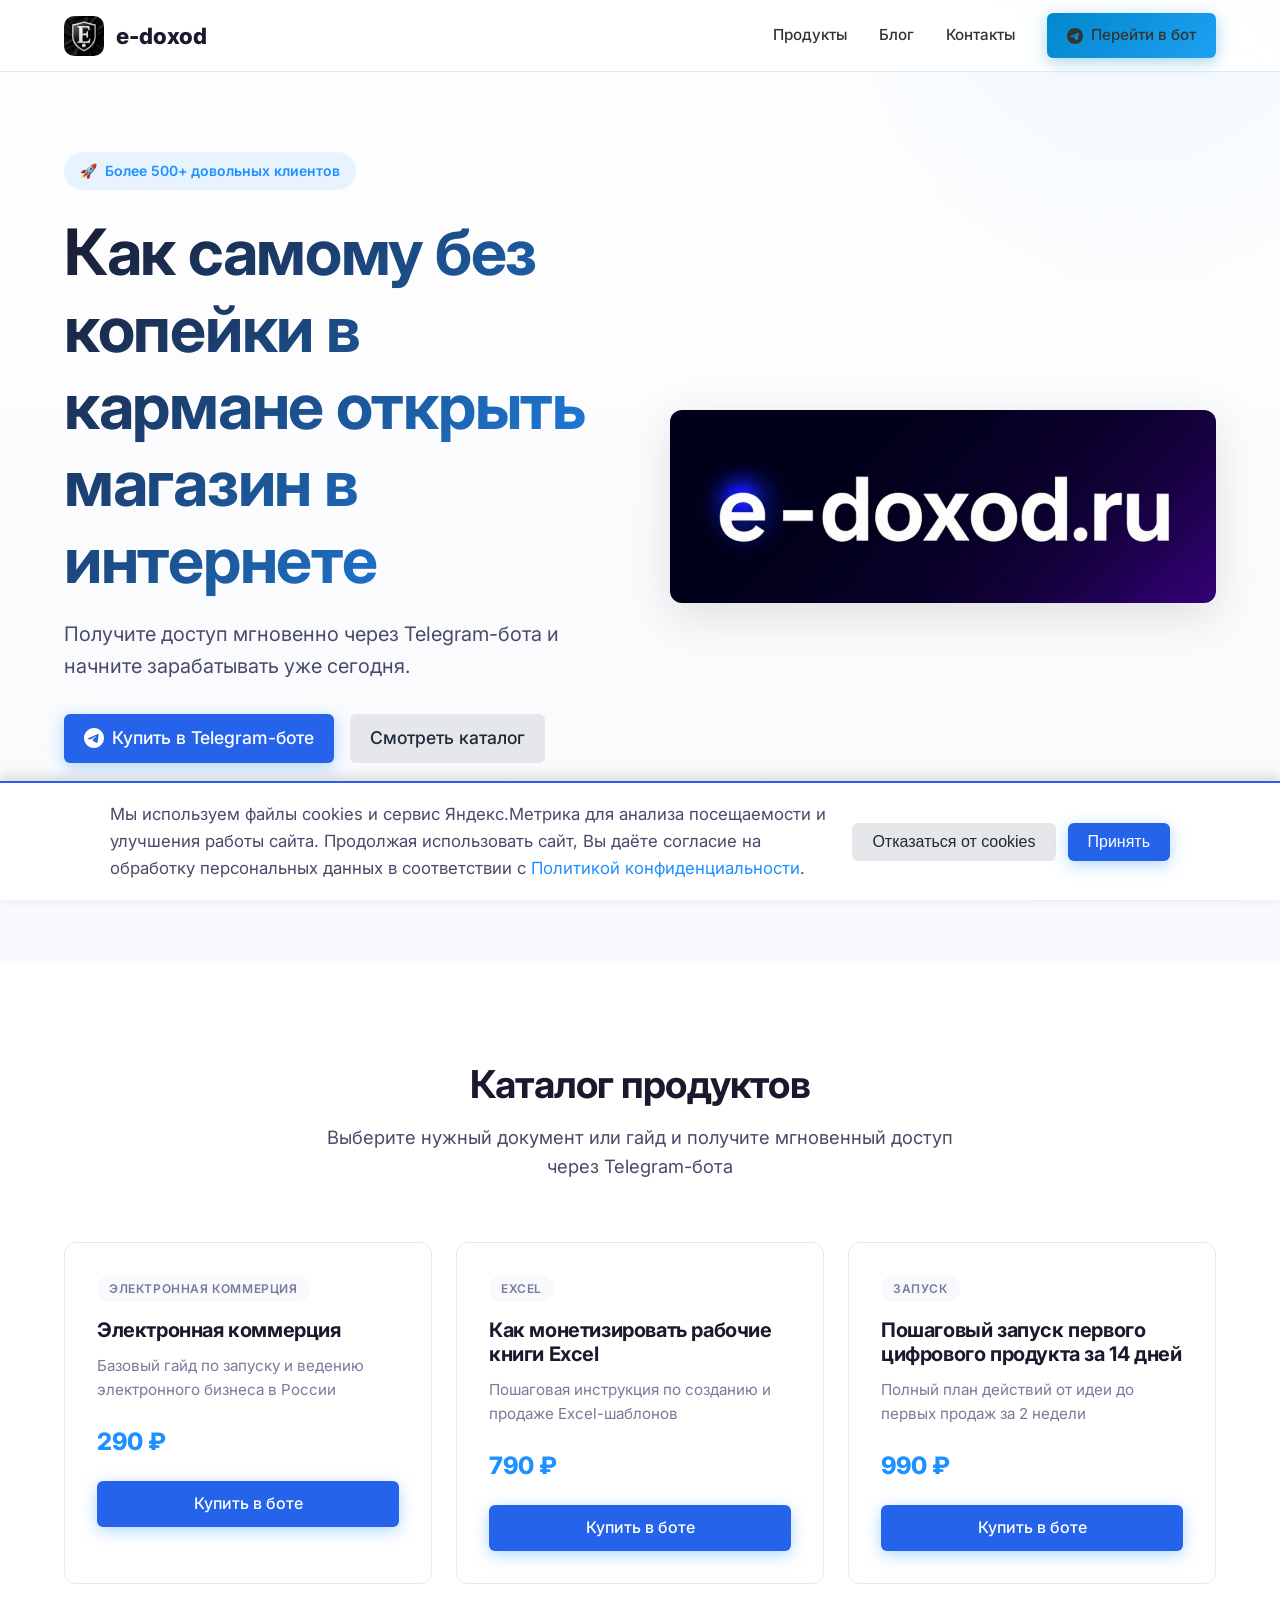
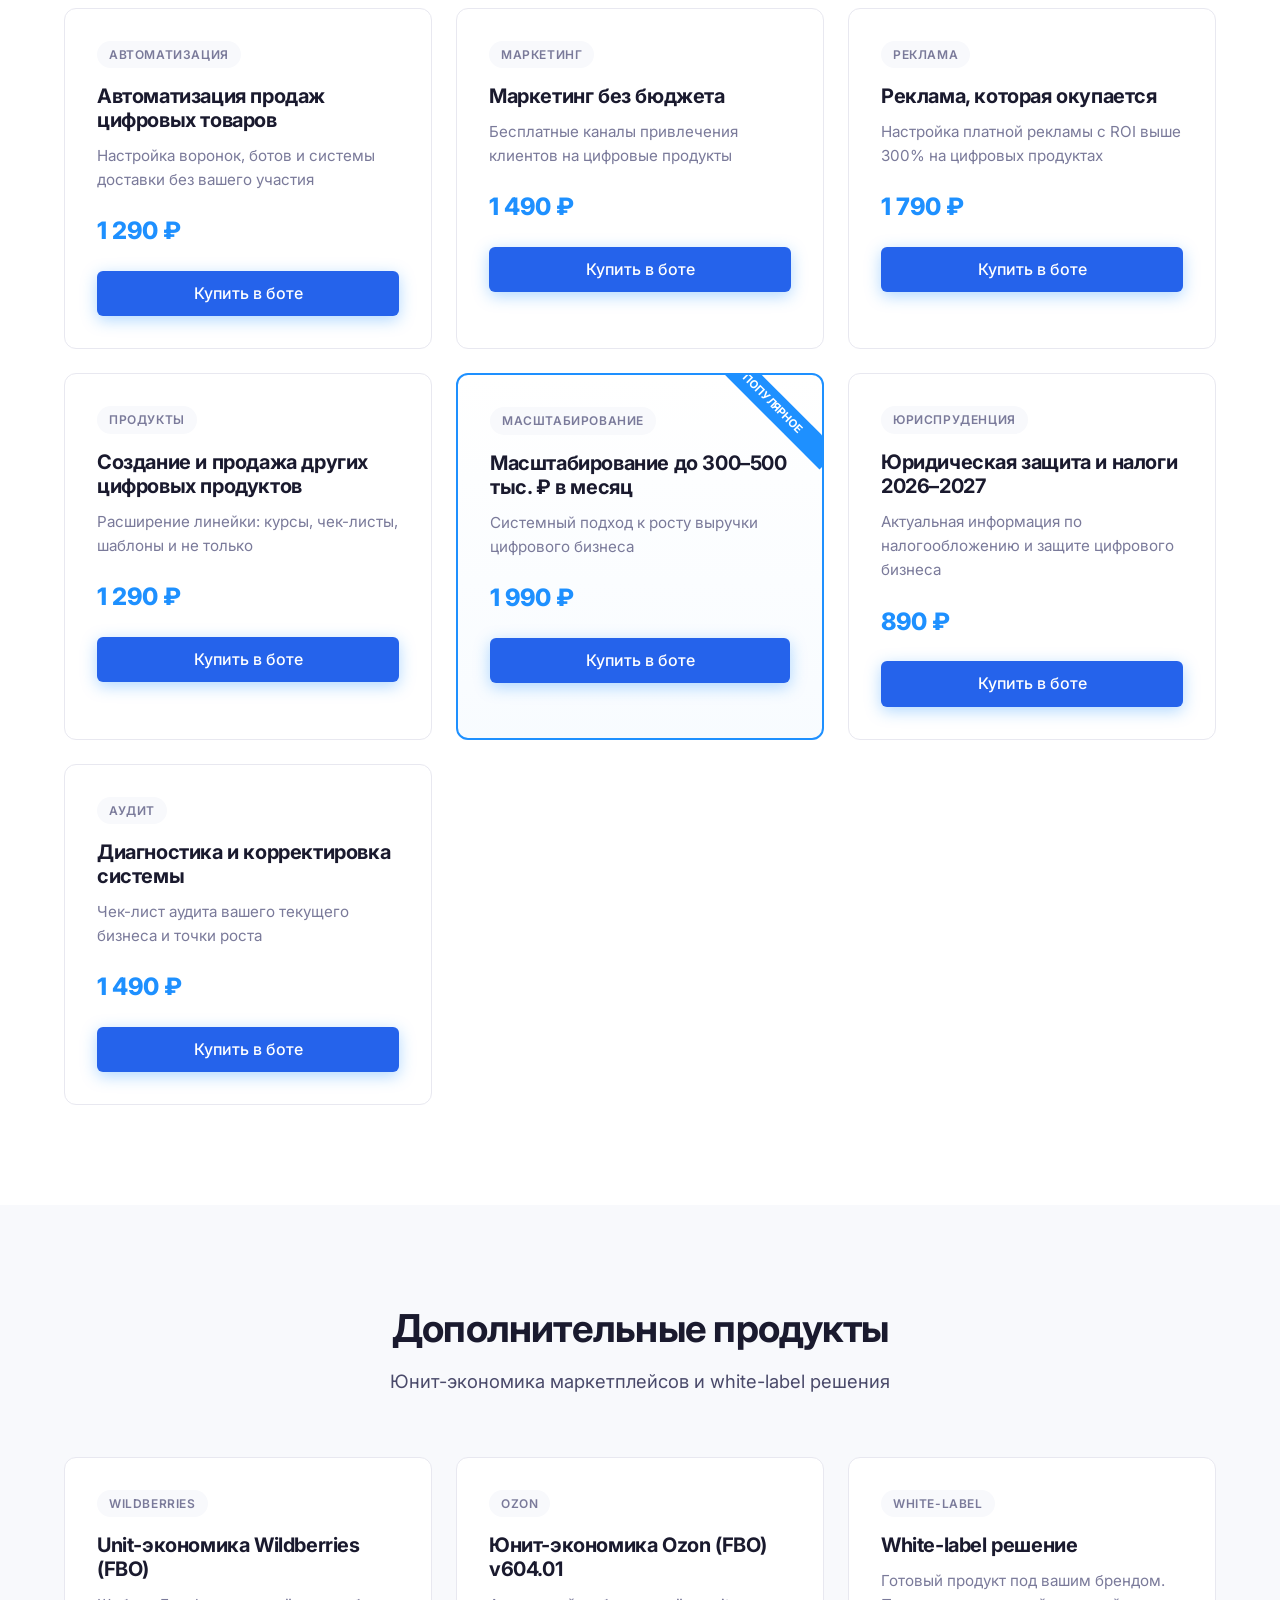
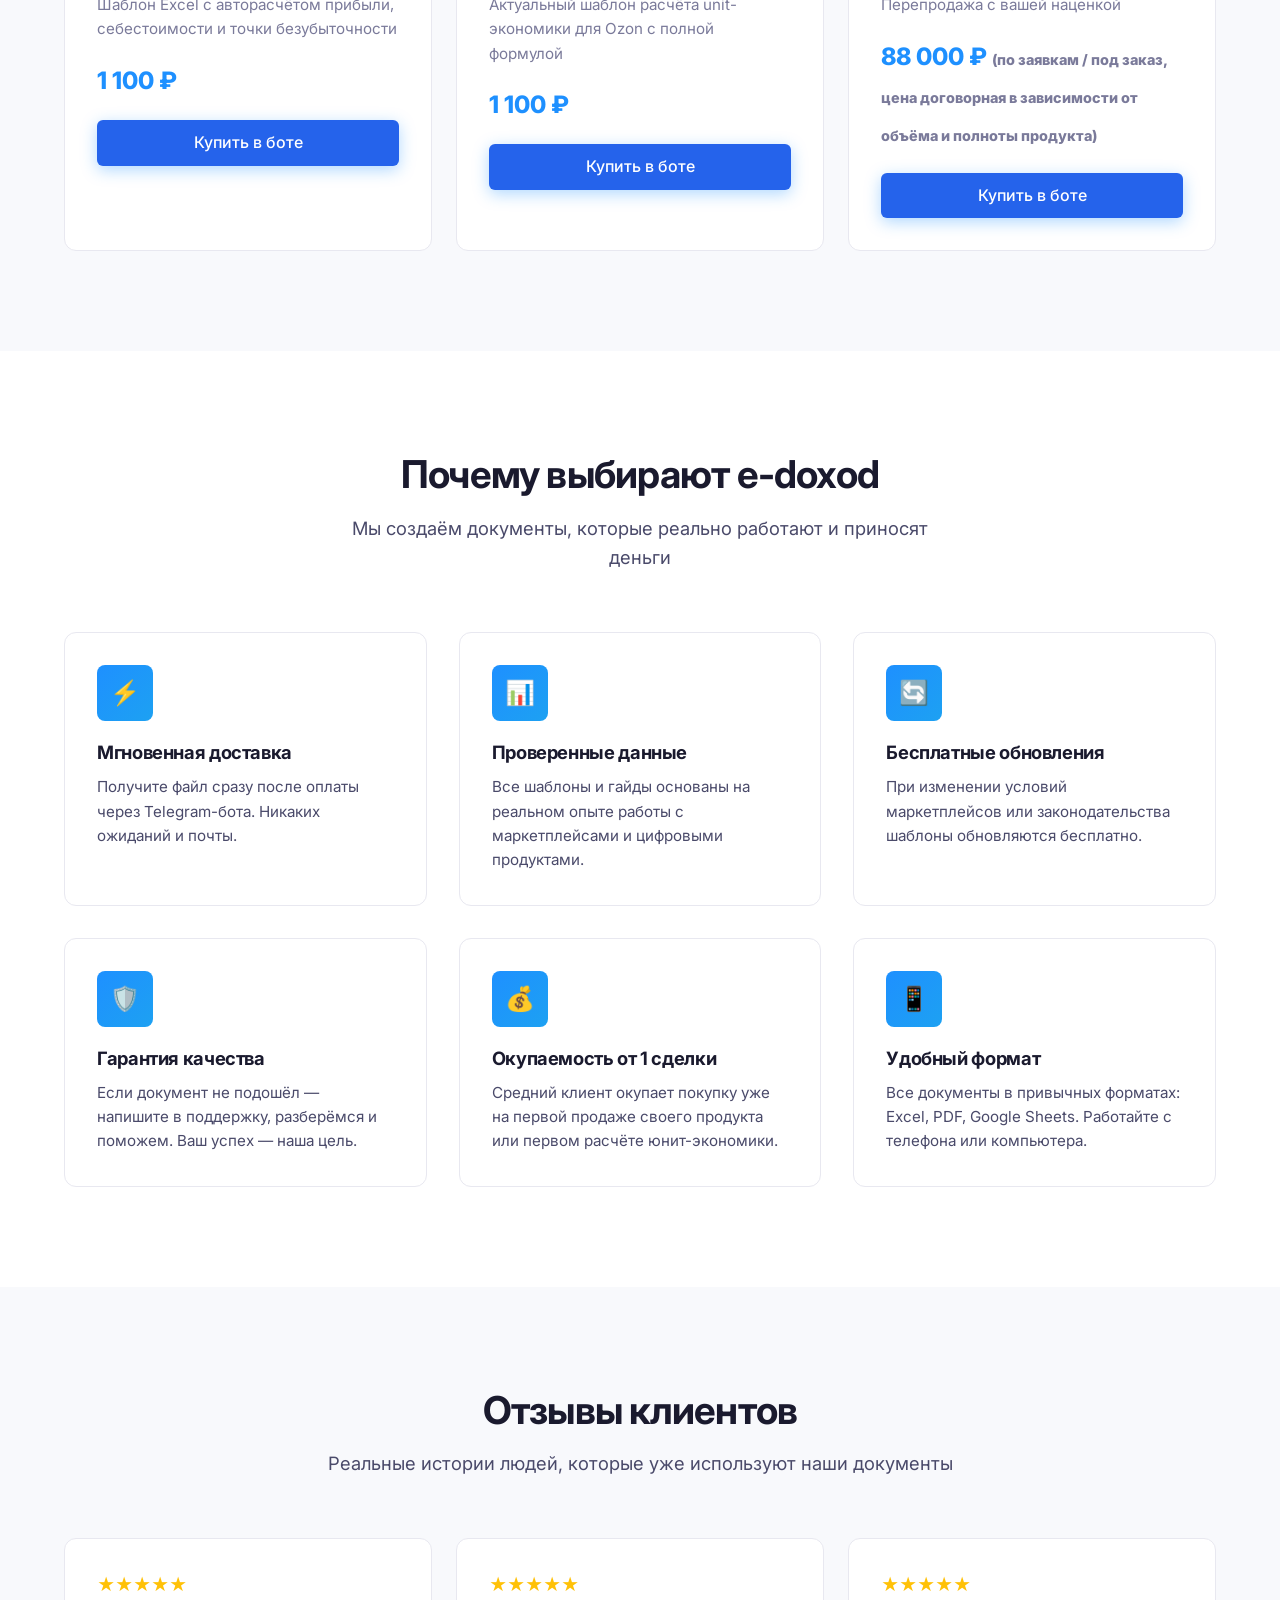
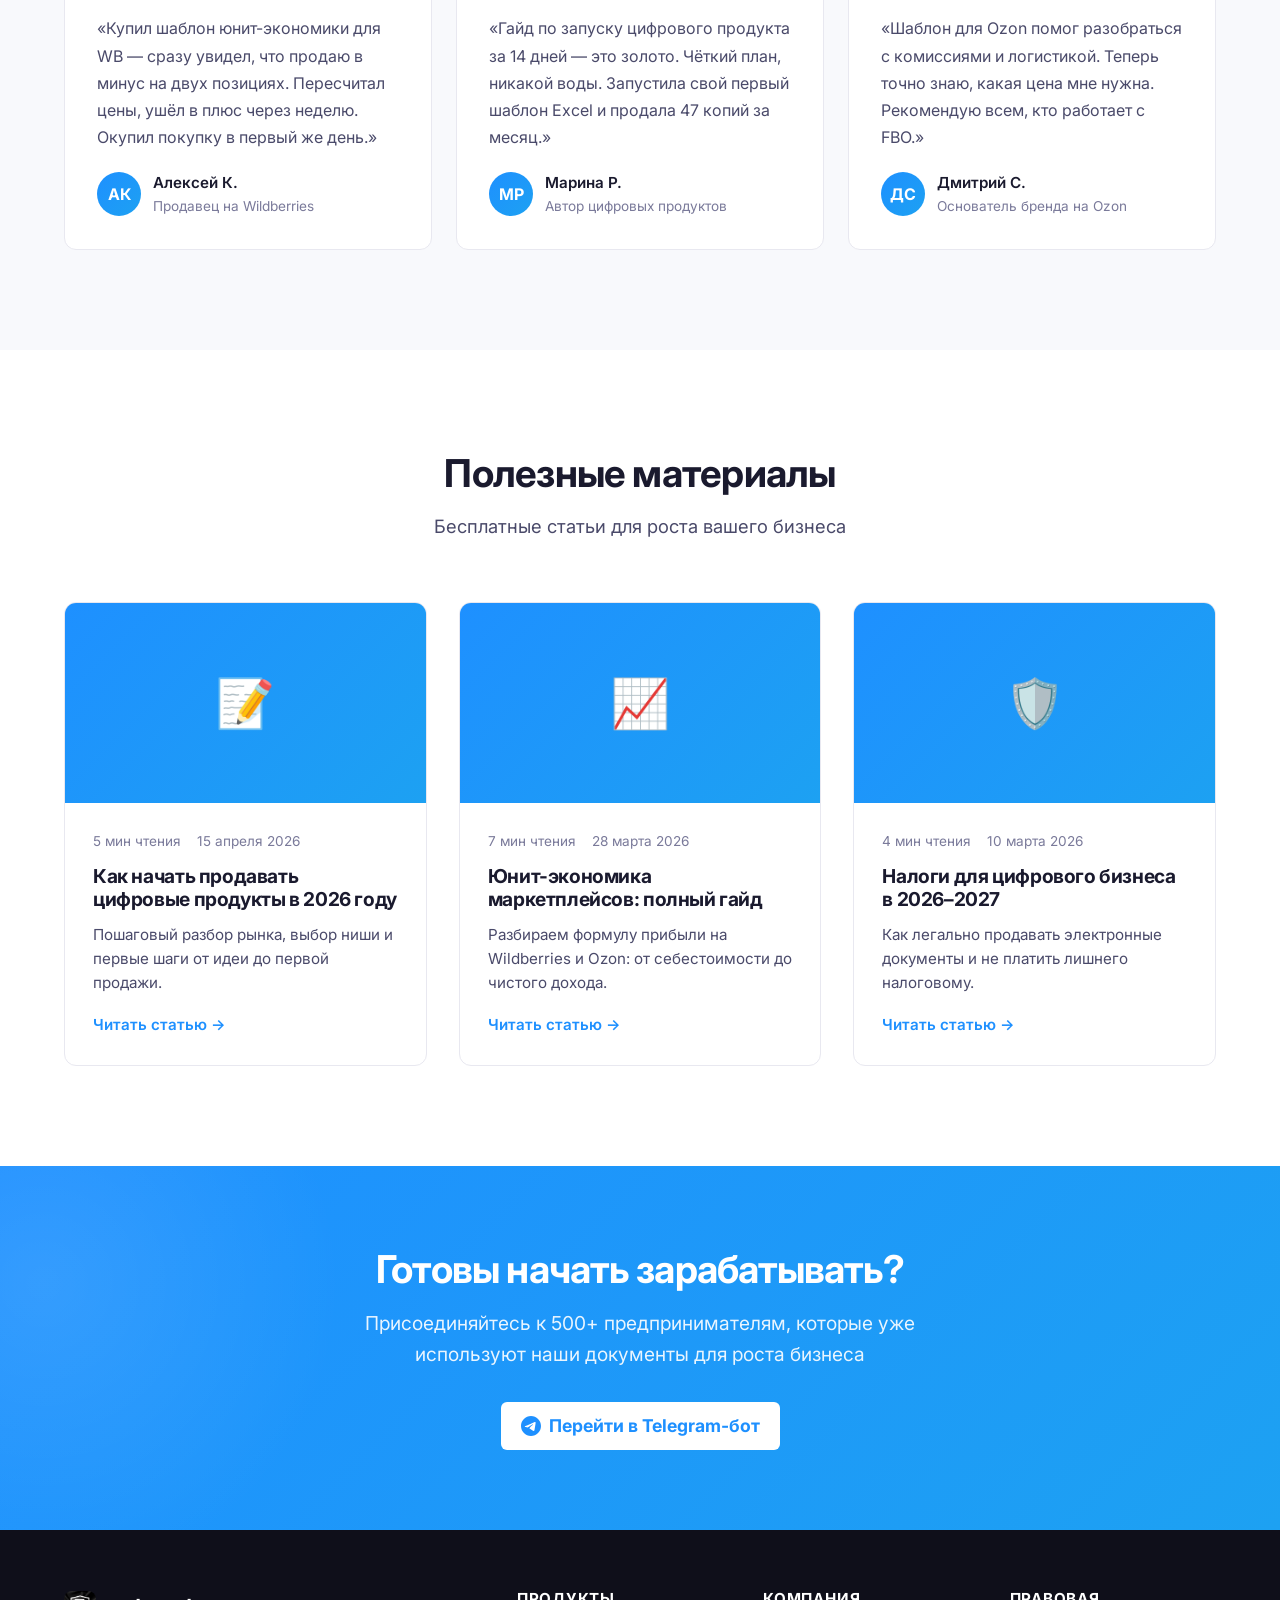
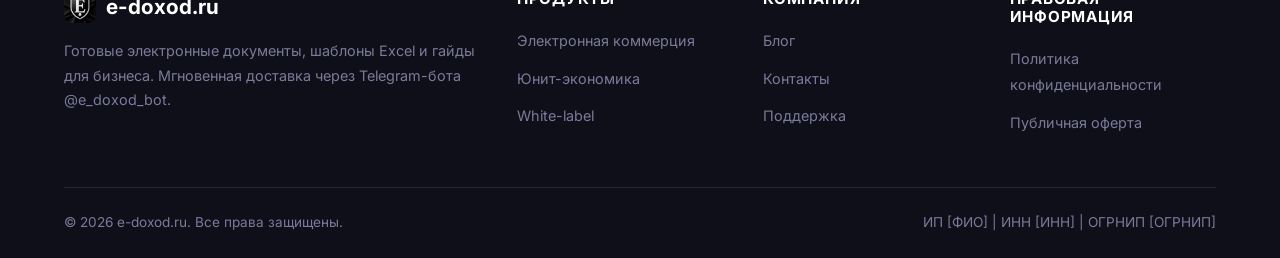
==== commit a73a3500: "Update index.html" ====
--- a/index.html
+++ b/index.html
@@ -244,7 +244,7 @@
                     <span class="product-tag">White-label</span>
                     <h3>White-label решение</h3>
                     <p>Готовый продукт под вашим брендом. Перепродажа с вашей наценкой</p>
-                    <div class="product-price">33 990 ₽ <span style="font-size:0.9rem;color:var(--text-muted)">(закончился)</span></div>
+                    <div class="product-price">88 000 ₽ <span style="font-size:0.9rem;color:var(--text-muted)">(по заявкам / под заказ, цена договорная в зависимости от объёма и полноты продукта)</span></div>
                     <a href="https://t.me/e_doxod_bot?start=site_wl" class="btn btn-primary" data-track="white_label" style="width:100%" target="_blank" rel="noopener">Купить в боте</a>
                 </div>
             </div>
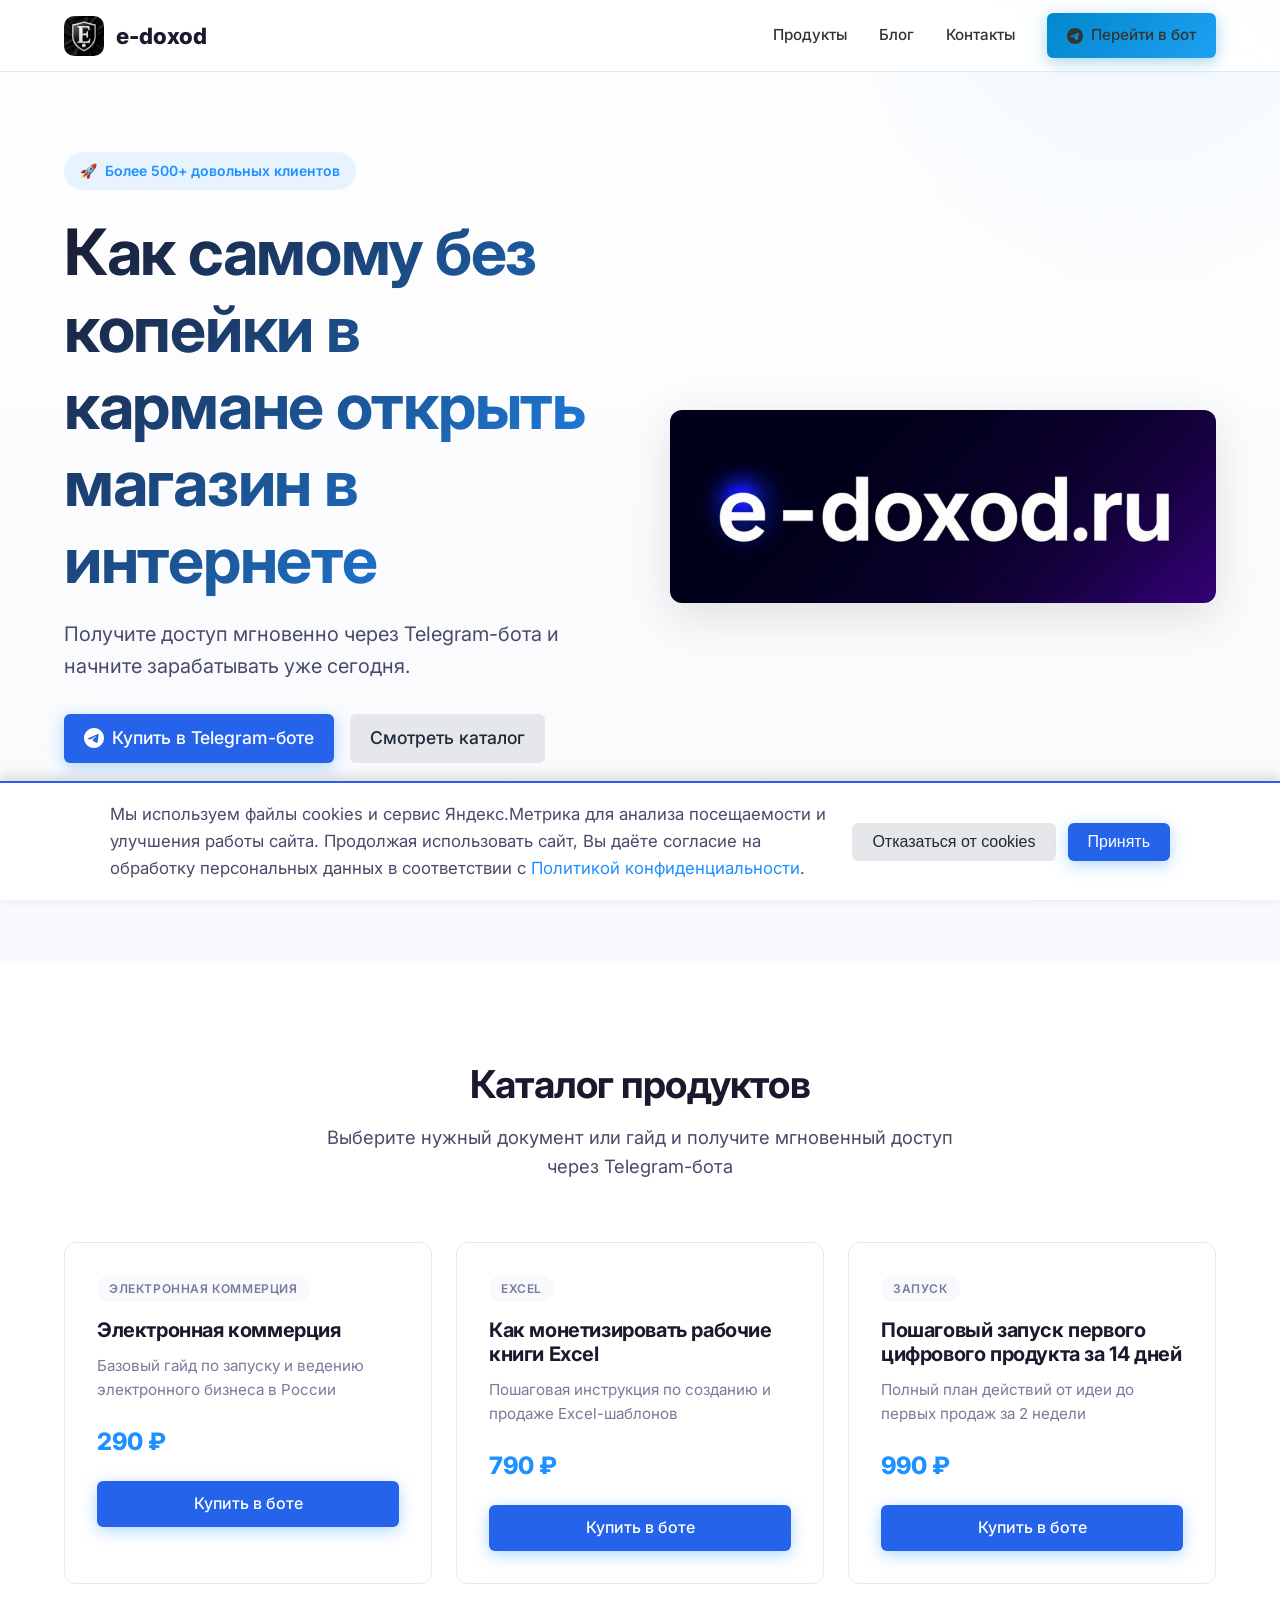
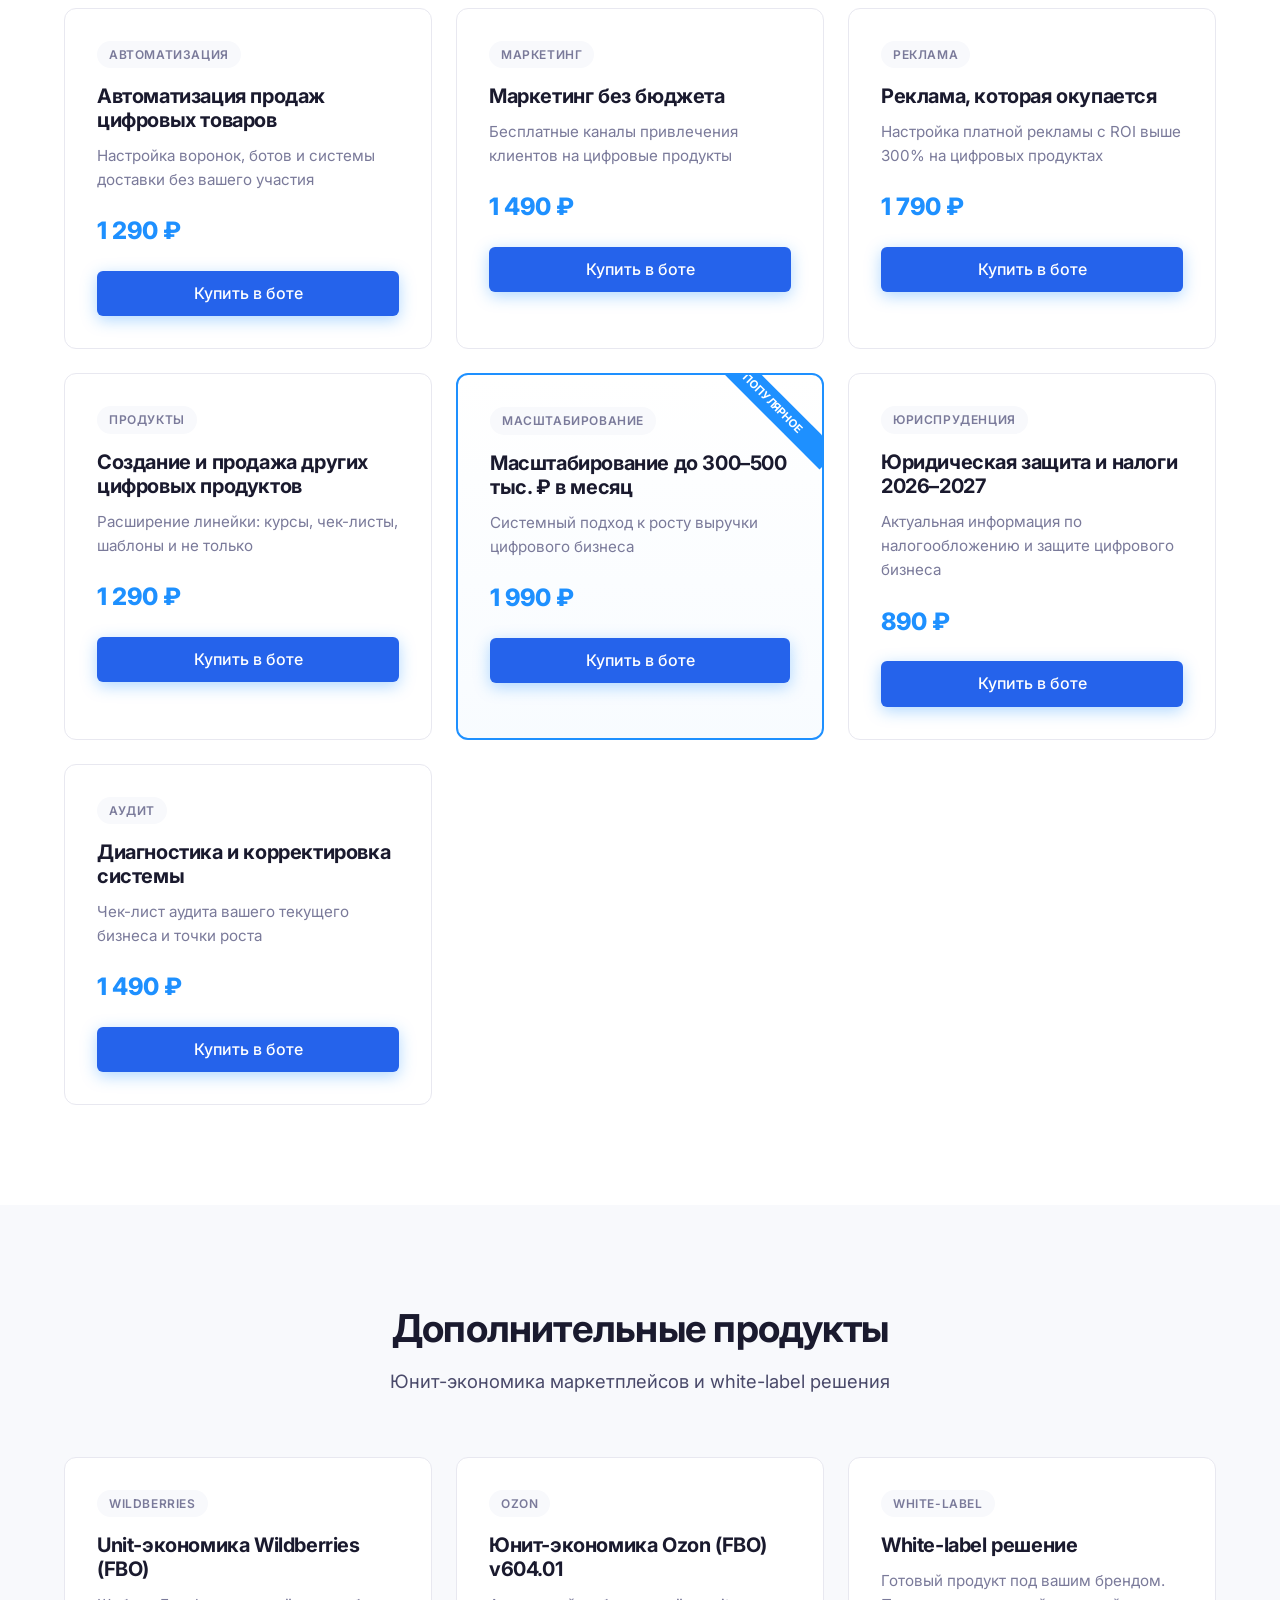
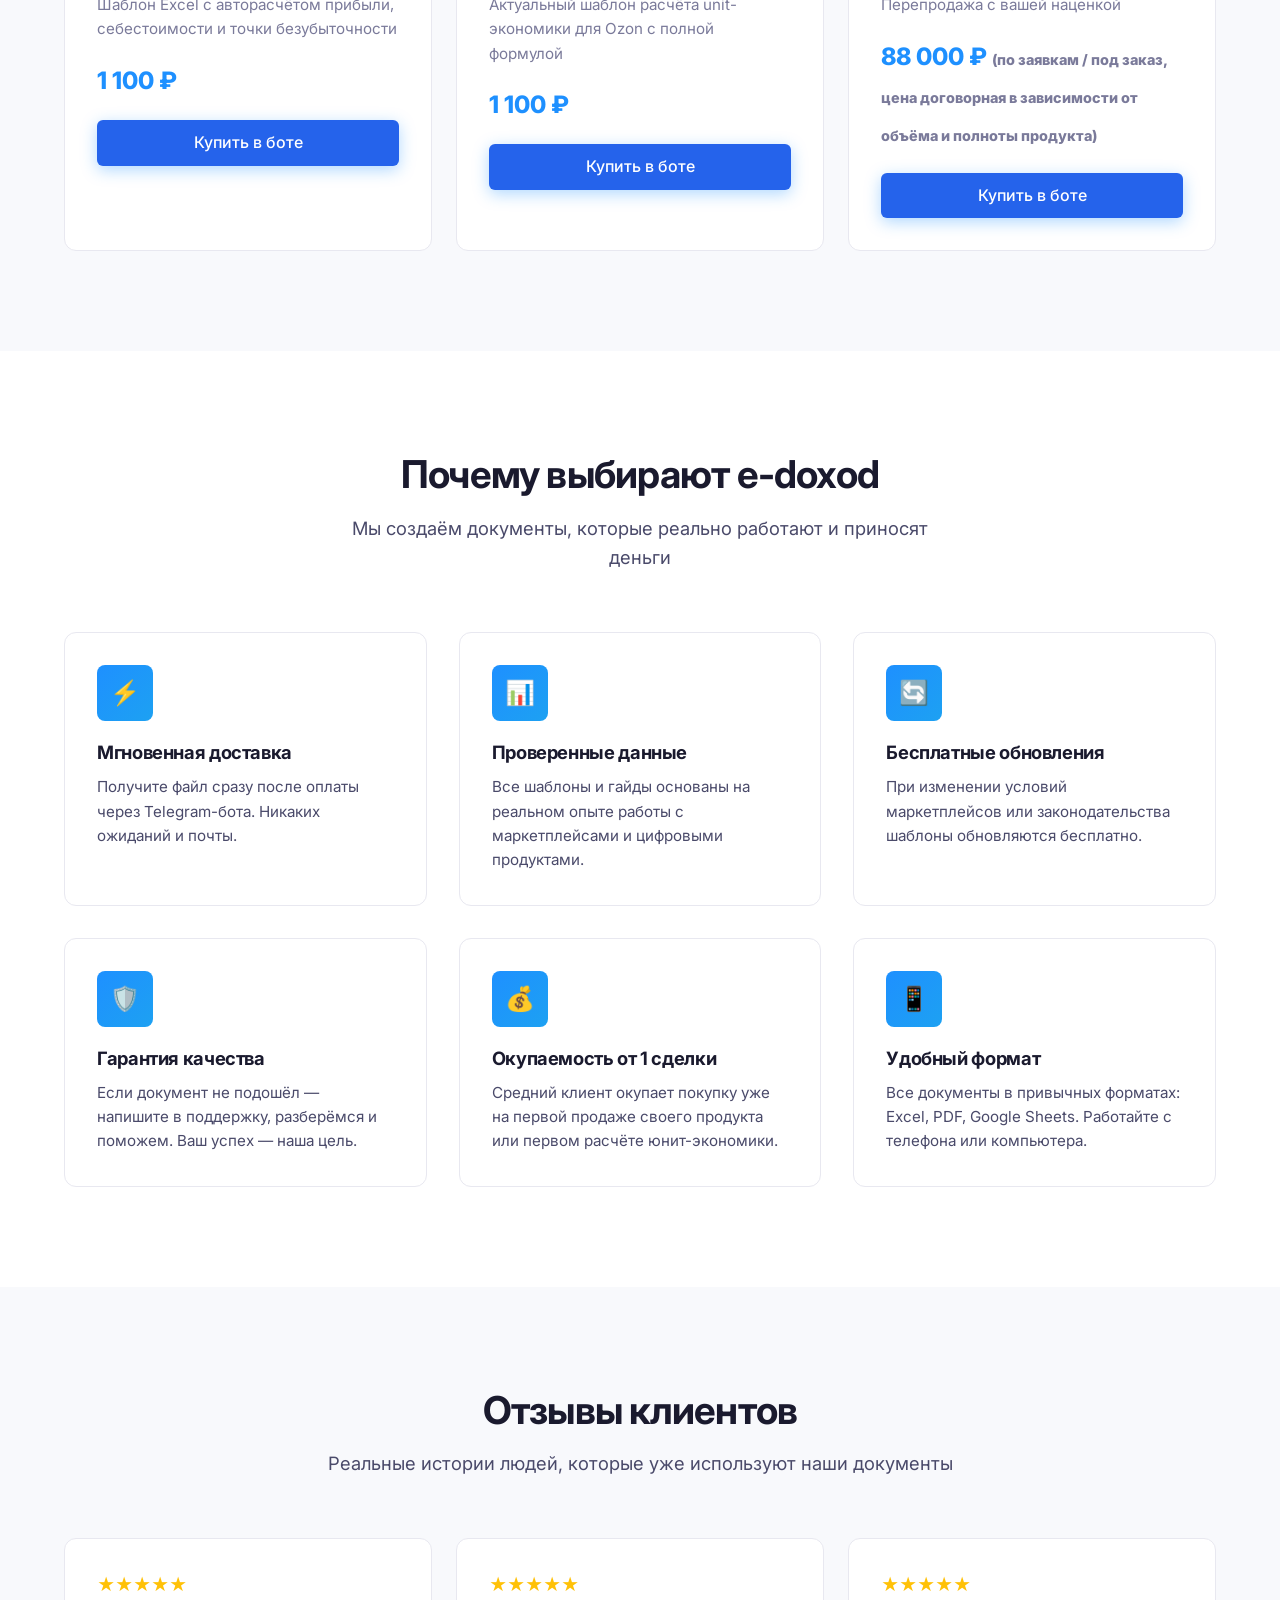
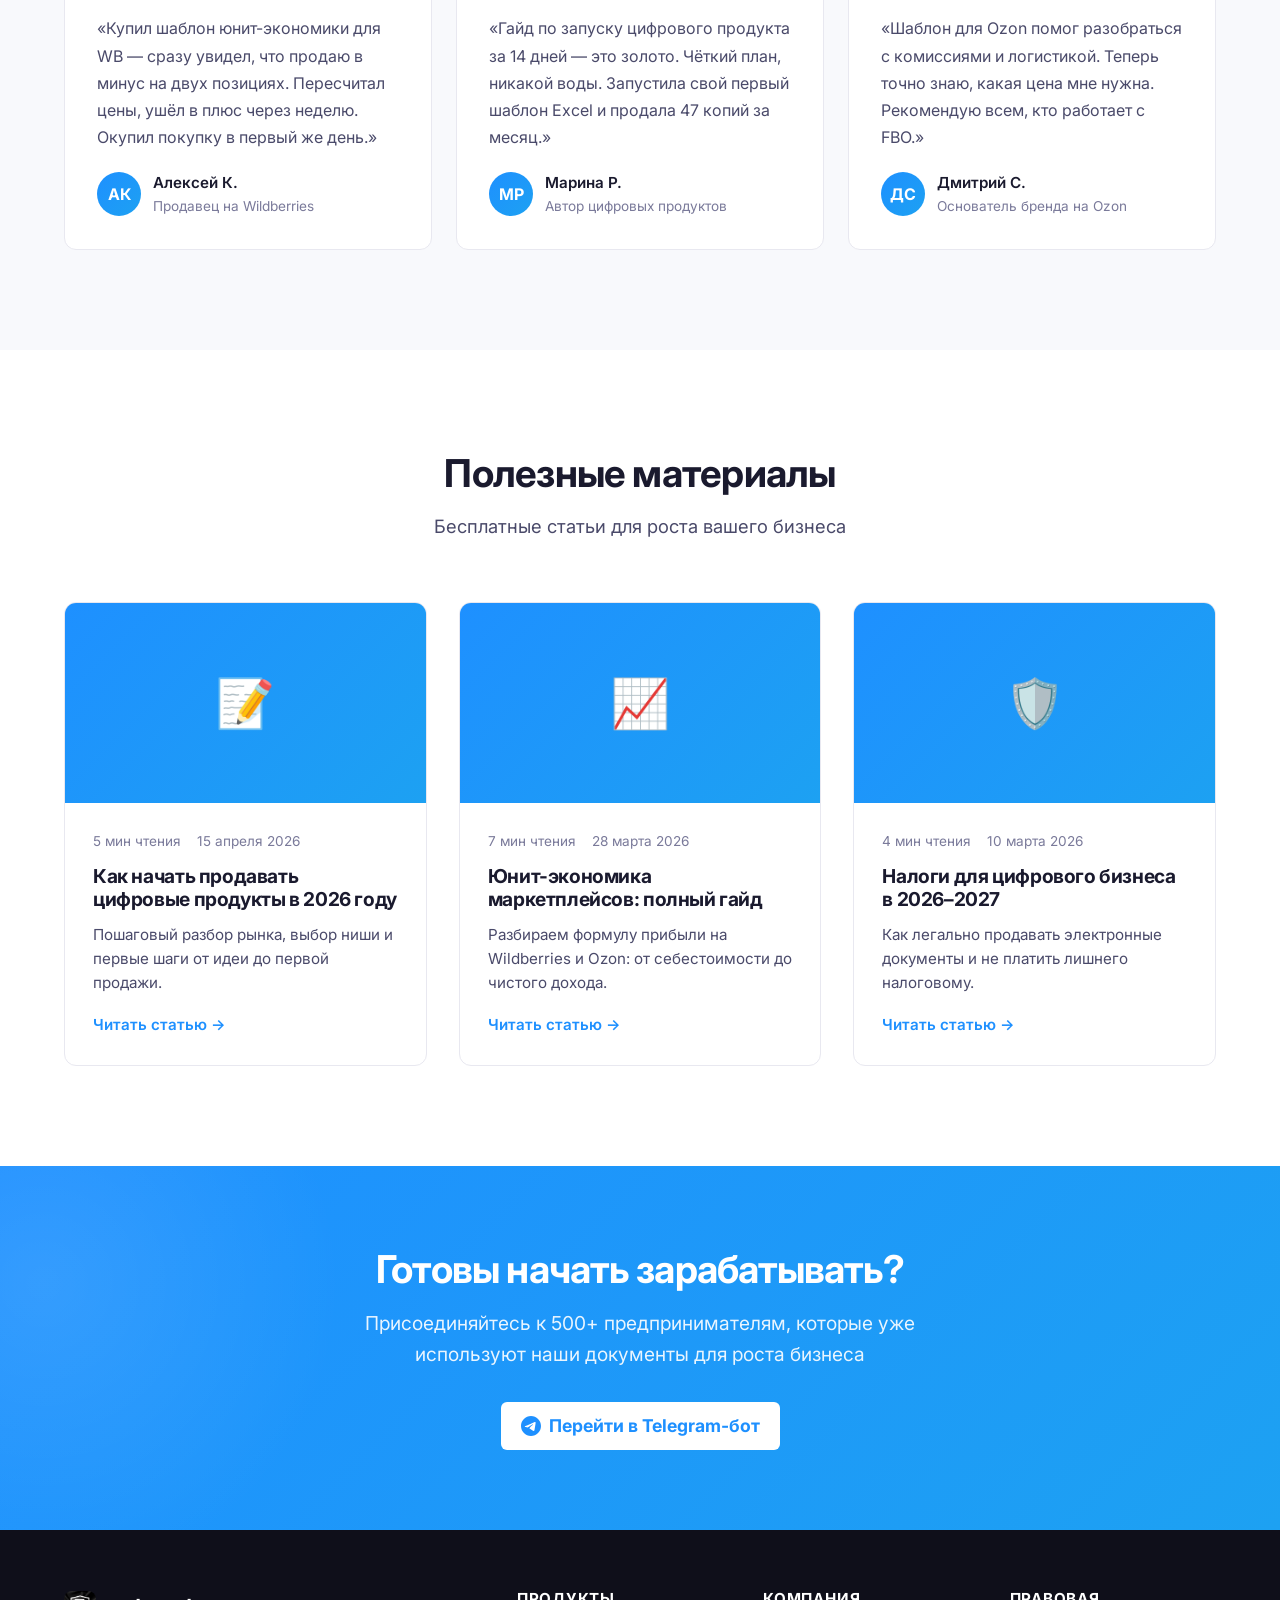
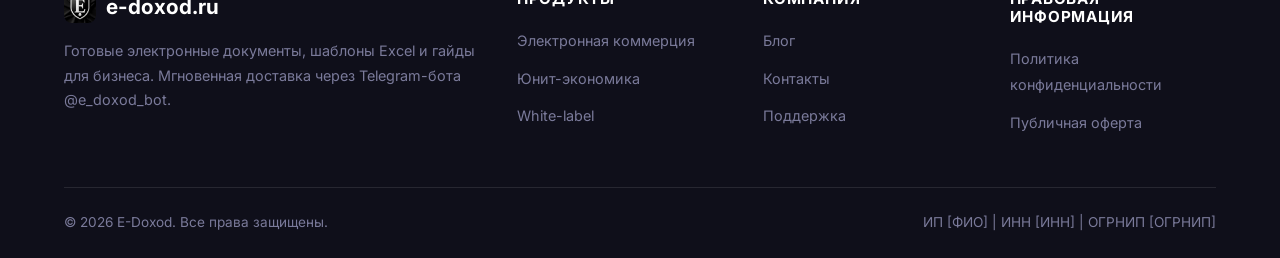
==== commit 6c46fa42: "Update index.html" ====
--- a/index.html
+++ b/index.html
@@ -432,7 +432,7 @@
                 </div>
             </div>
             <div class="footer-bottom">
-                <p>© 2026 e-doxod.ru. Все права защищены.</p>
+                <p>© 2026 E-Doxod. Все права защищены.</p>
                 <p>ИП [ФИО] | ИНН [ИНН] | ОГРНИП [ОГРНИП]</p>
             </div>
         </div>
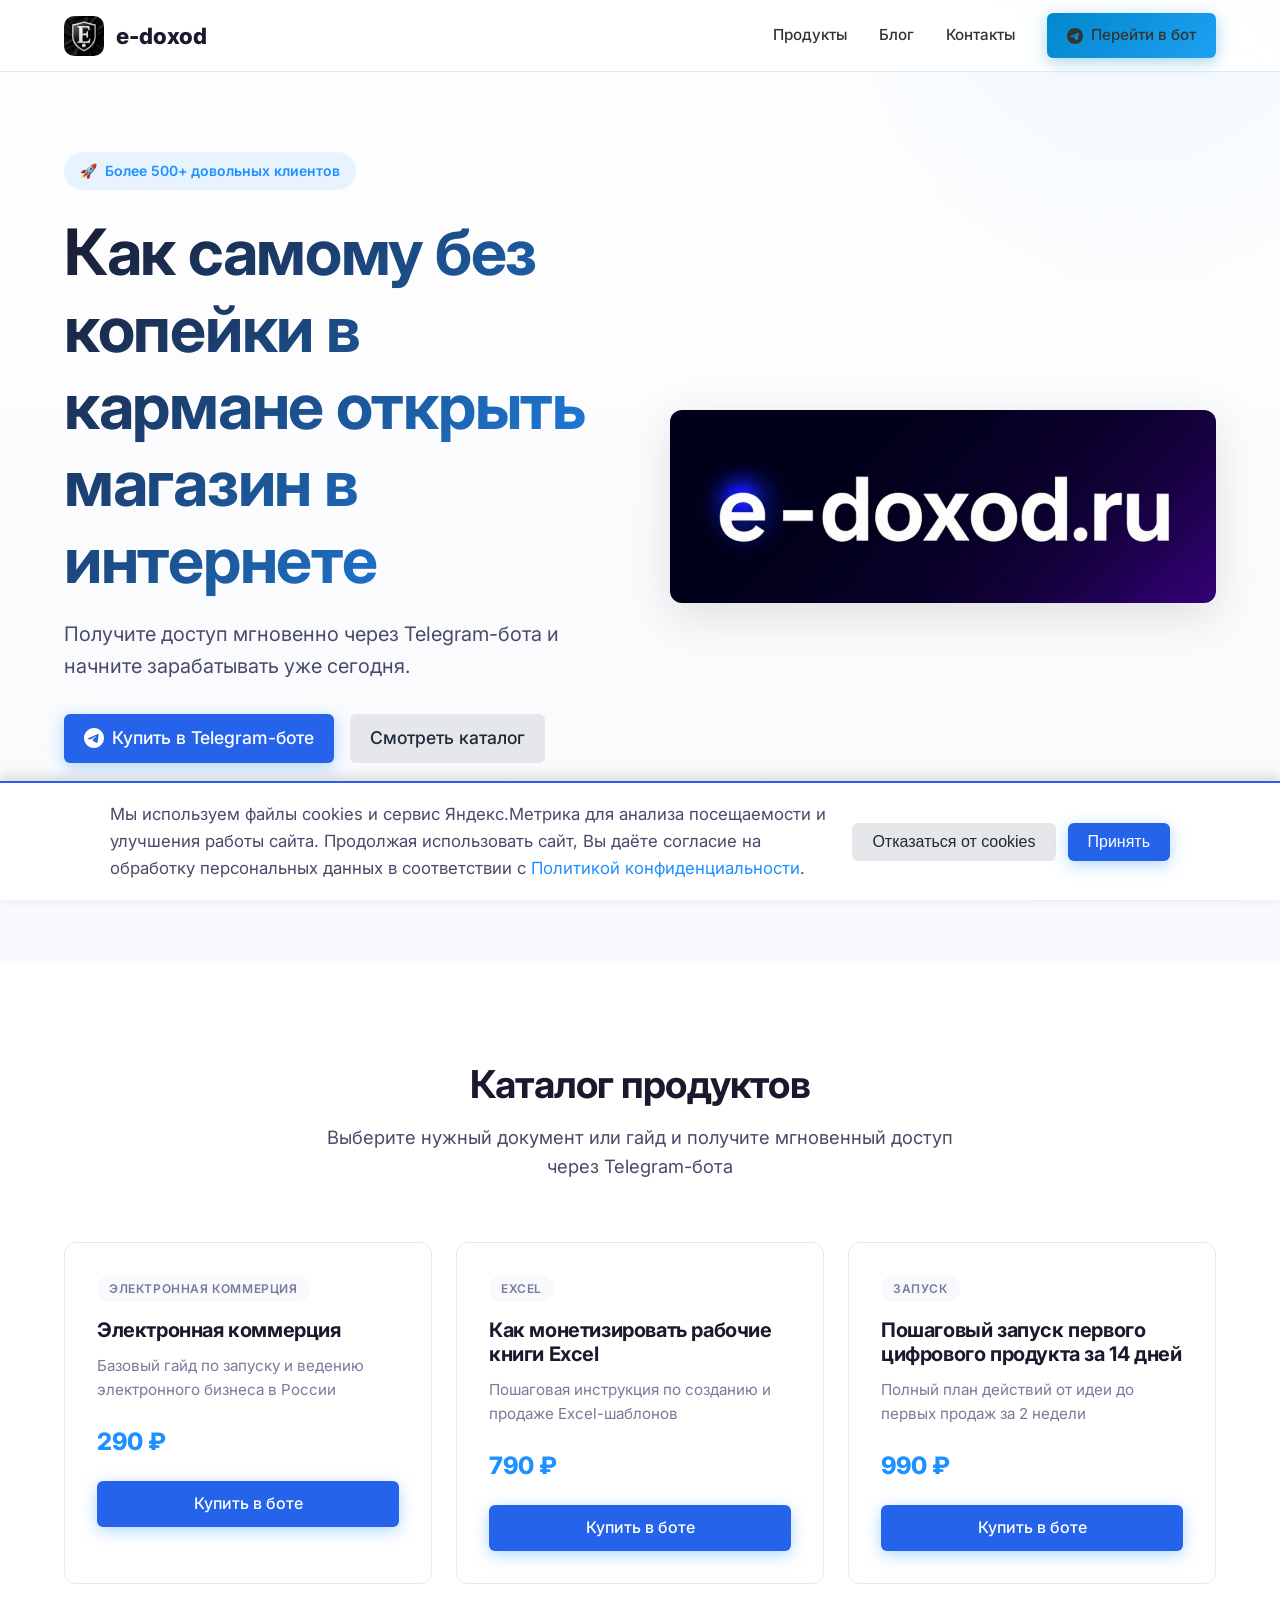
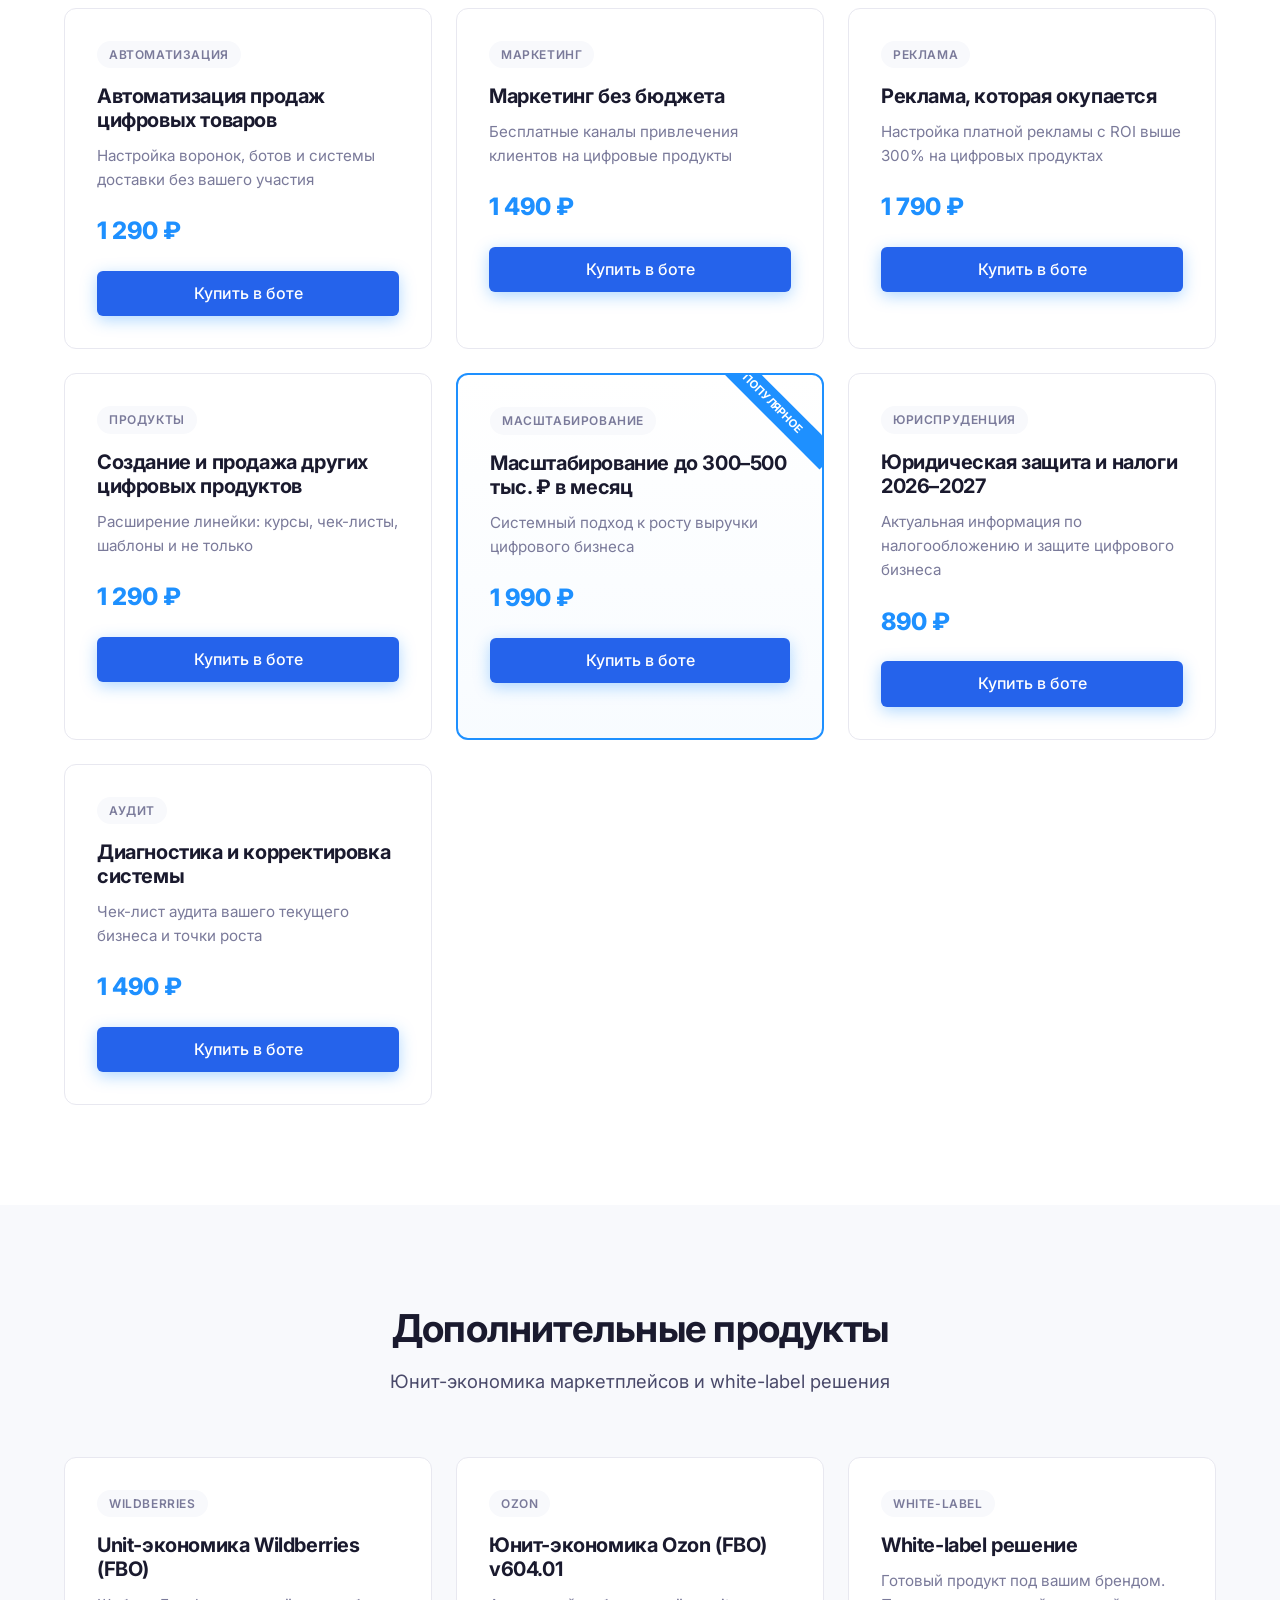
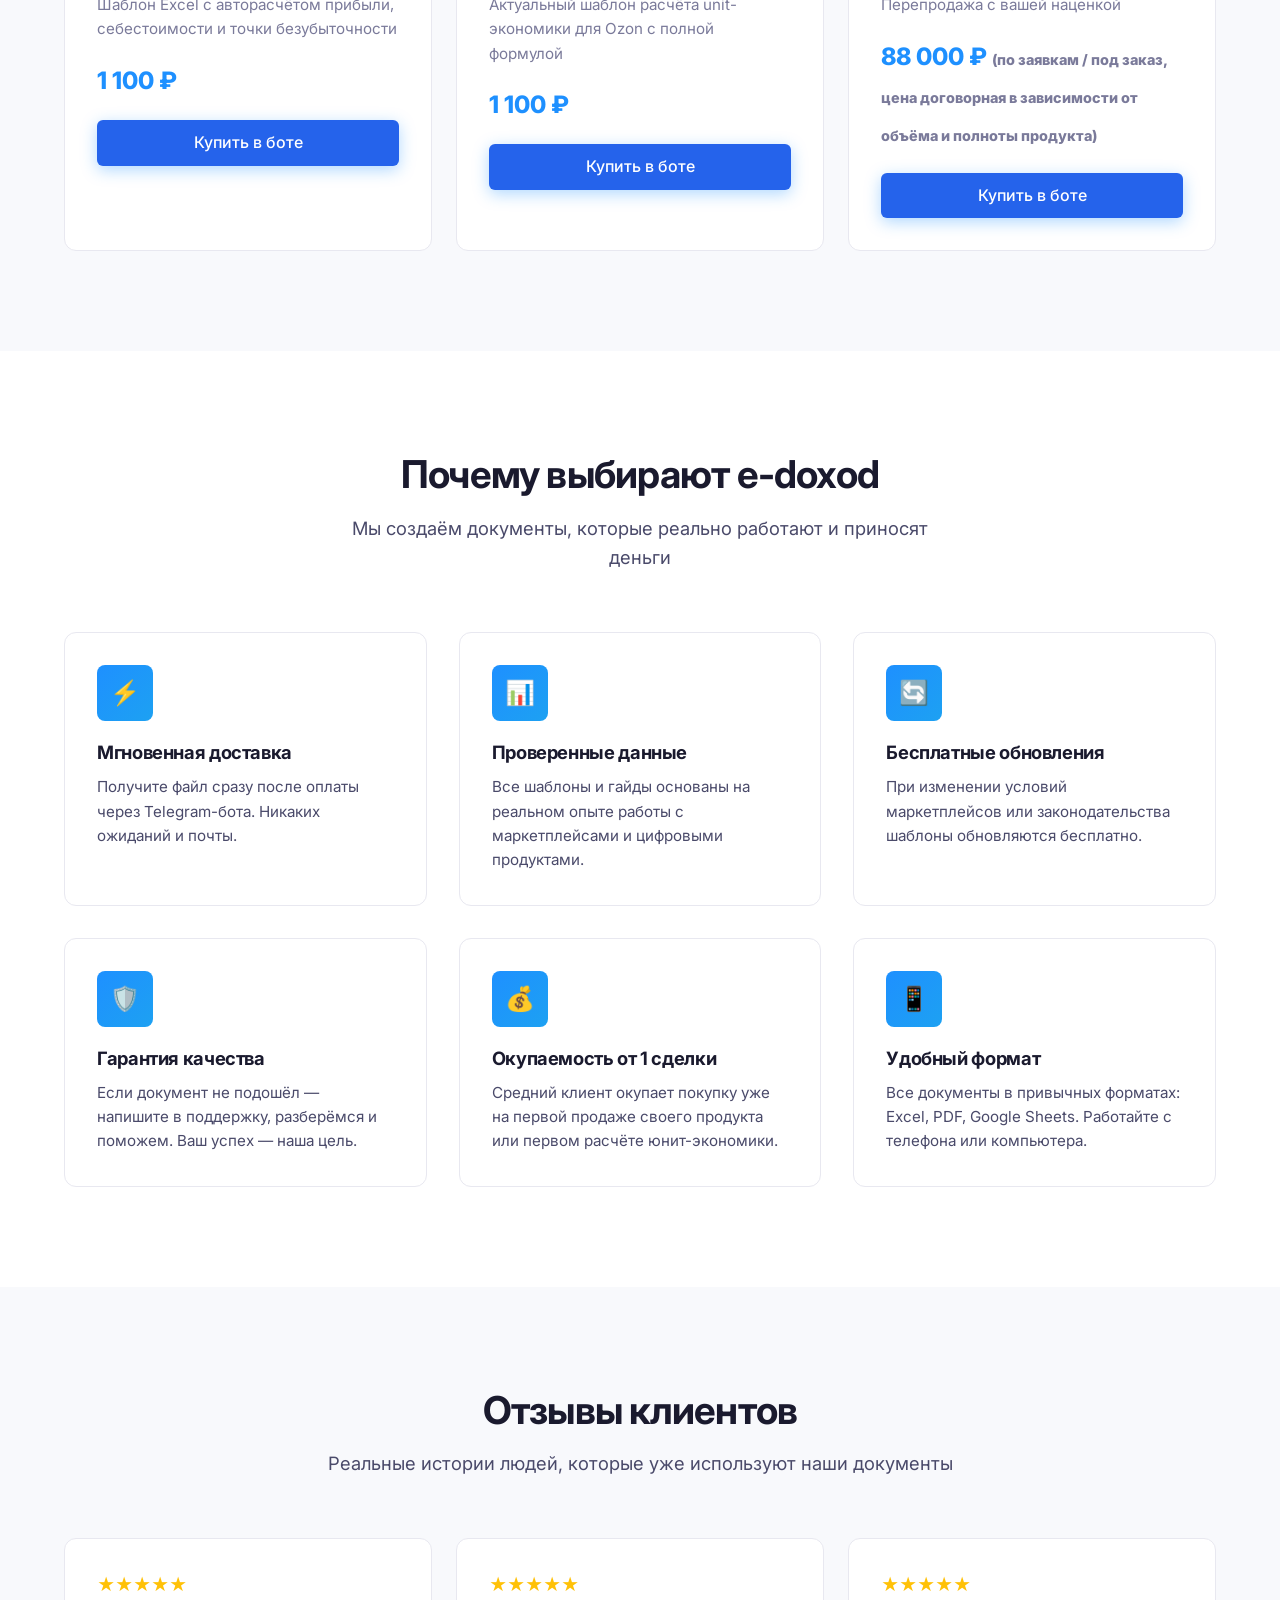
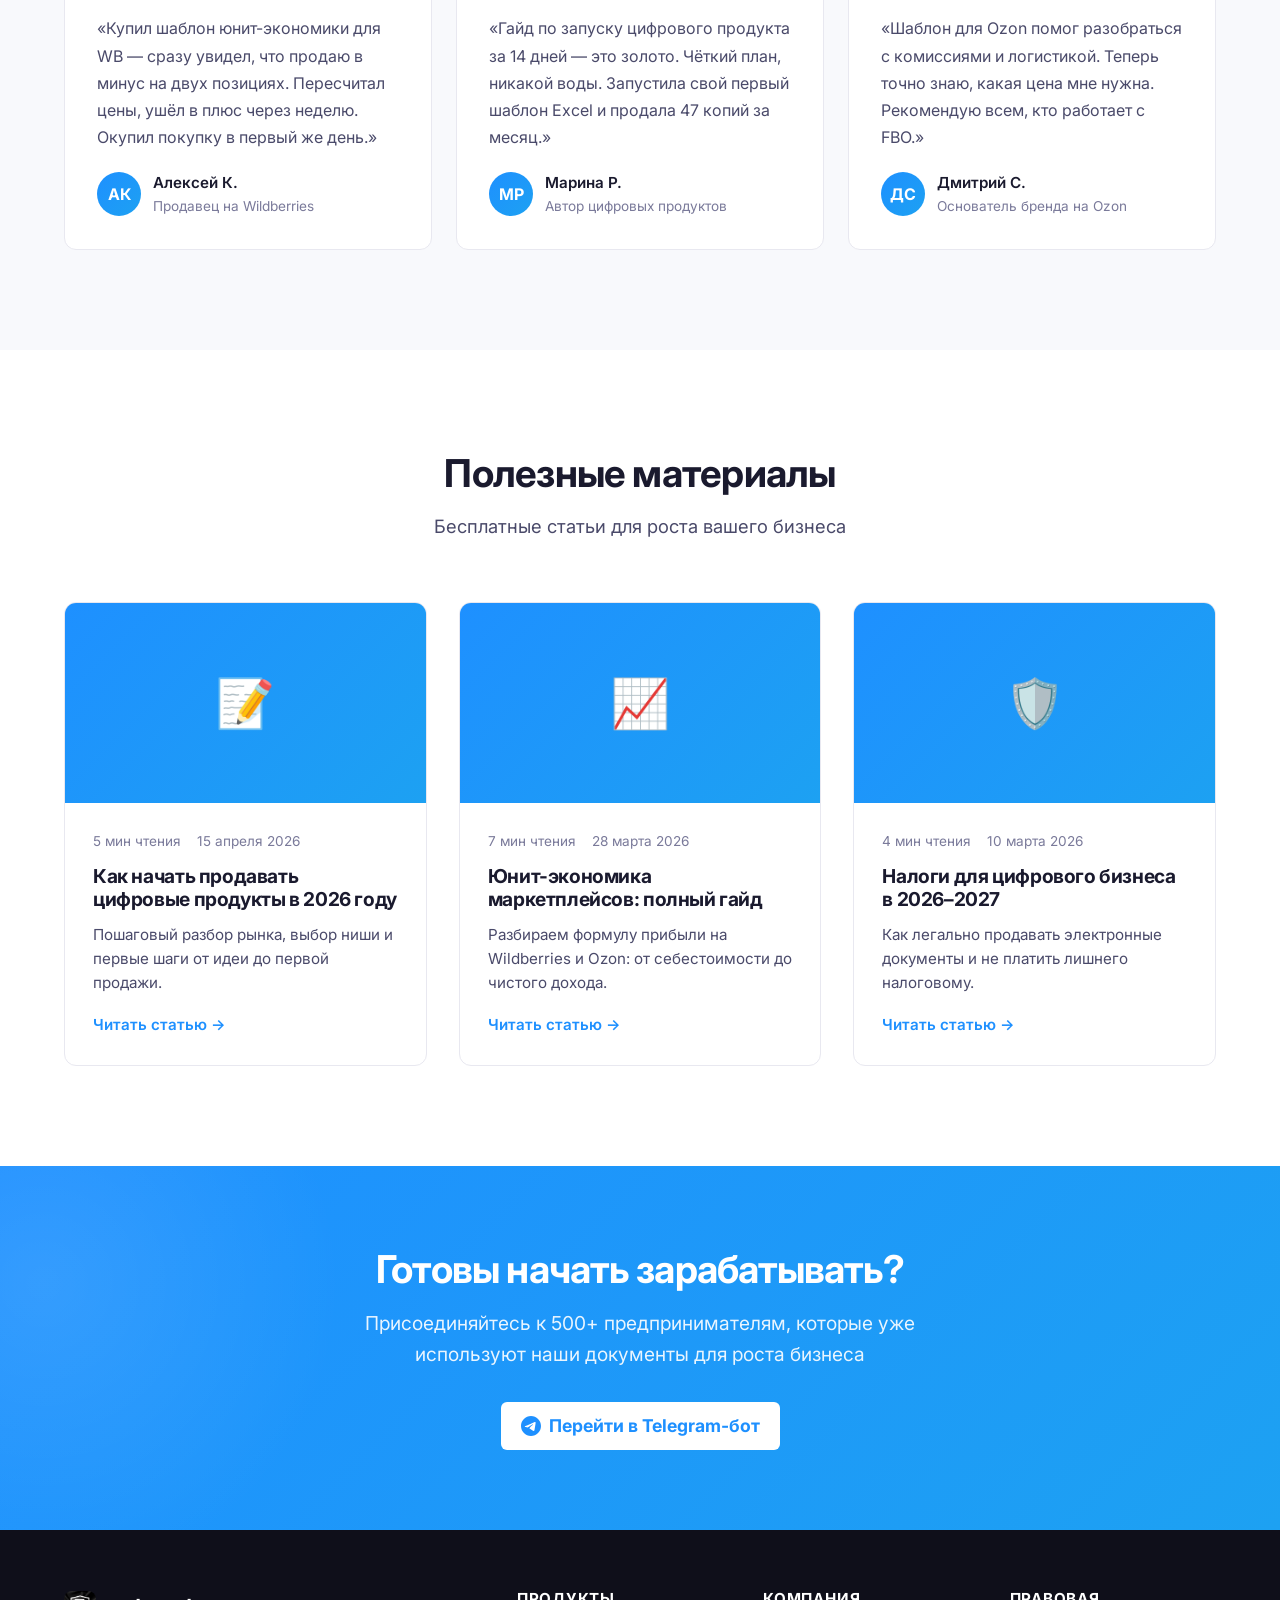
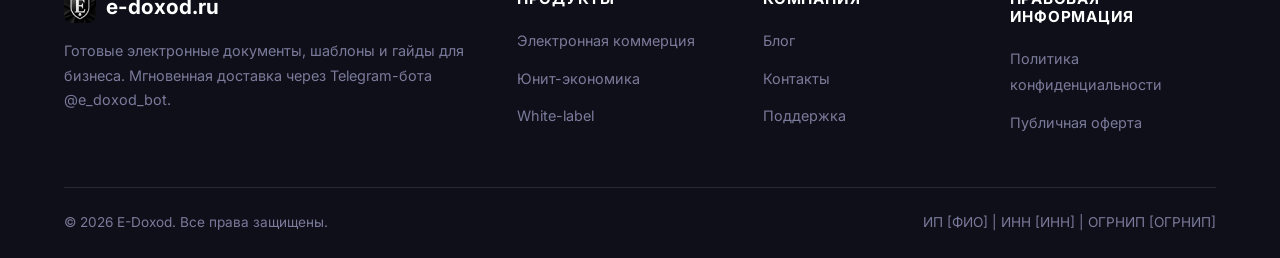
==== commit 97ace885: "Update index.html" ====
--- a/index.html
+++ b/index.html
@@ -403,7 +403,7 @@
                         e-doxod.ru
                     </div>
                     <p class="footer-desc">
-                        Готовые электронные документы, шаблоны Excel и гайды для бизнеса.
+                        Готовые электронные документы, шаблоны и гайды для бизнеса.
                         Мгновенная доставка через Telegram-бота @e_doxod_bot.
                     </p>
                 </div>
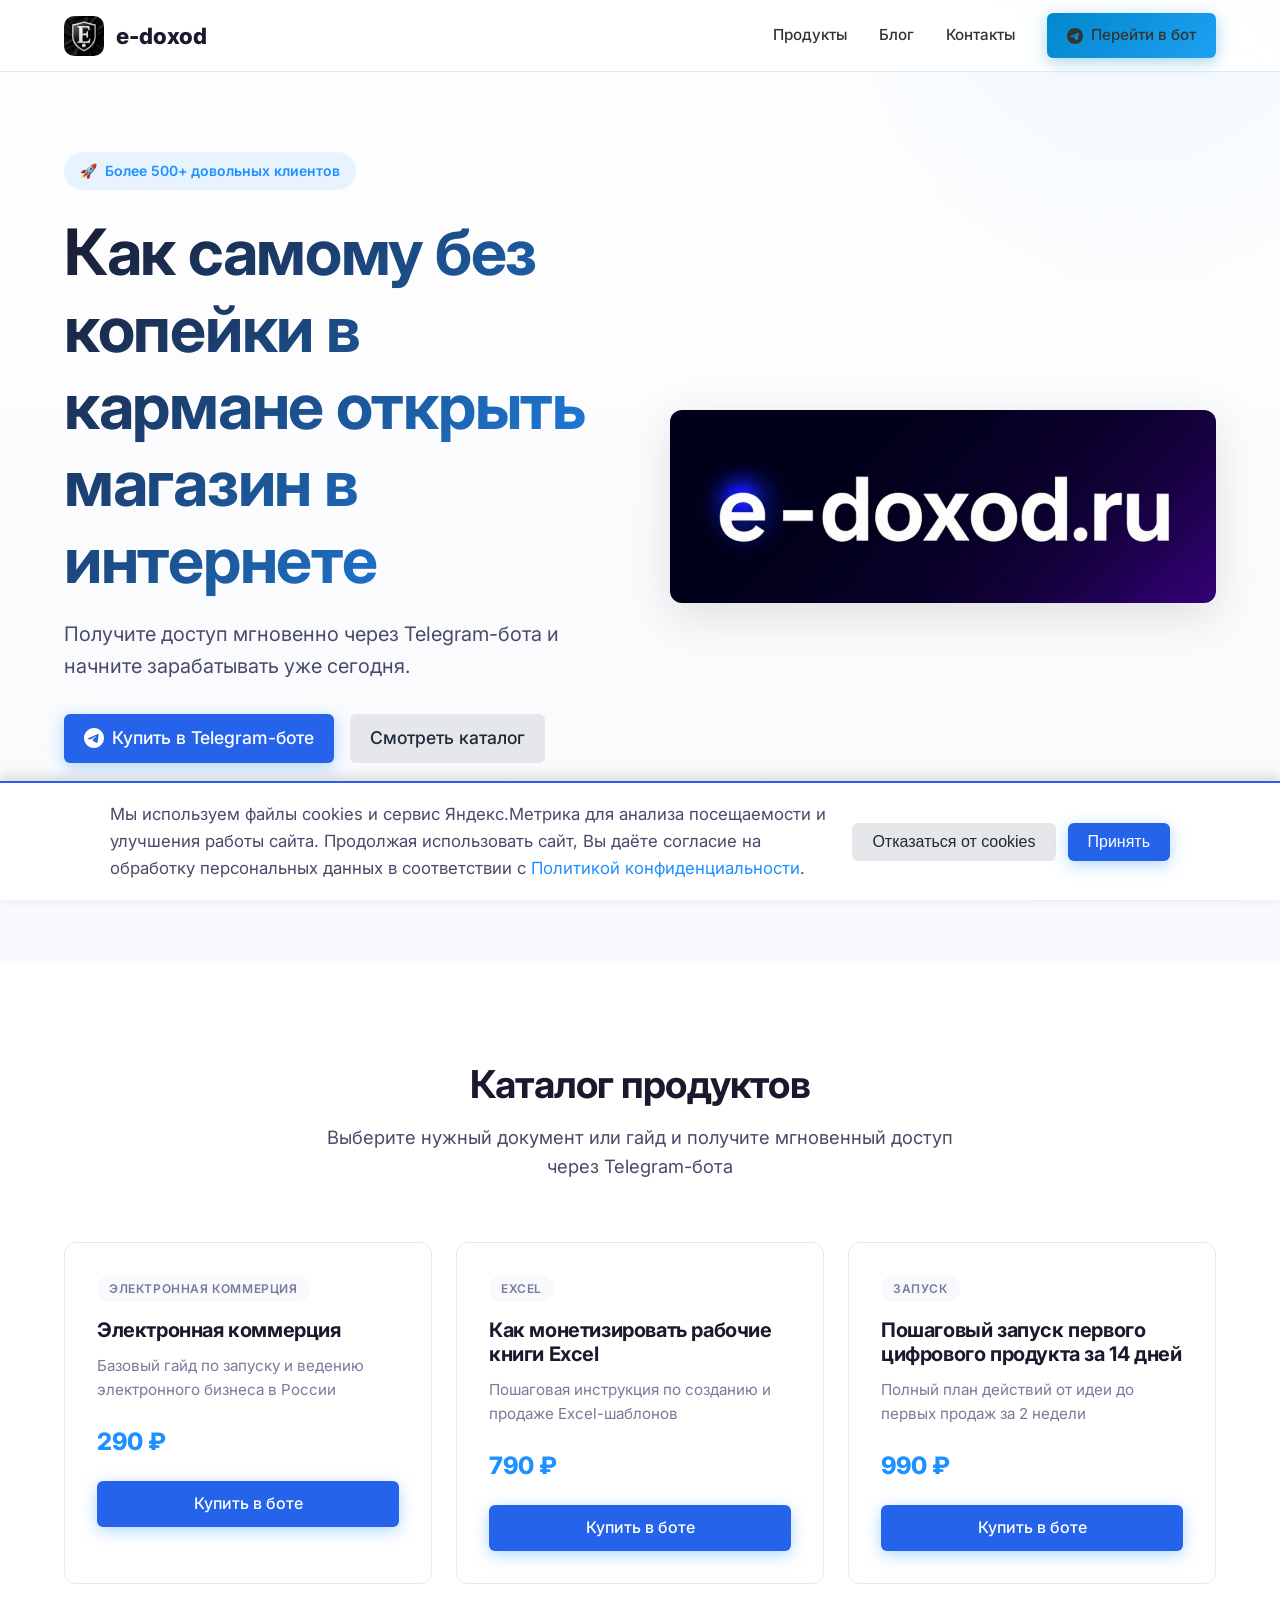
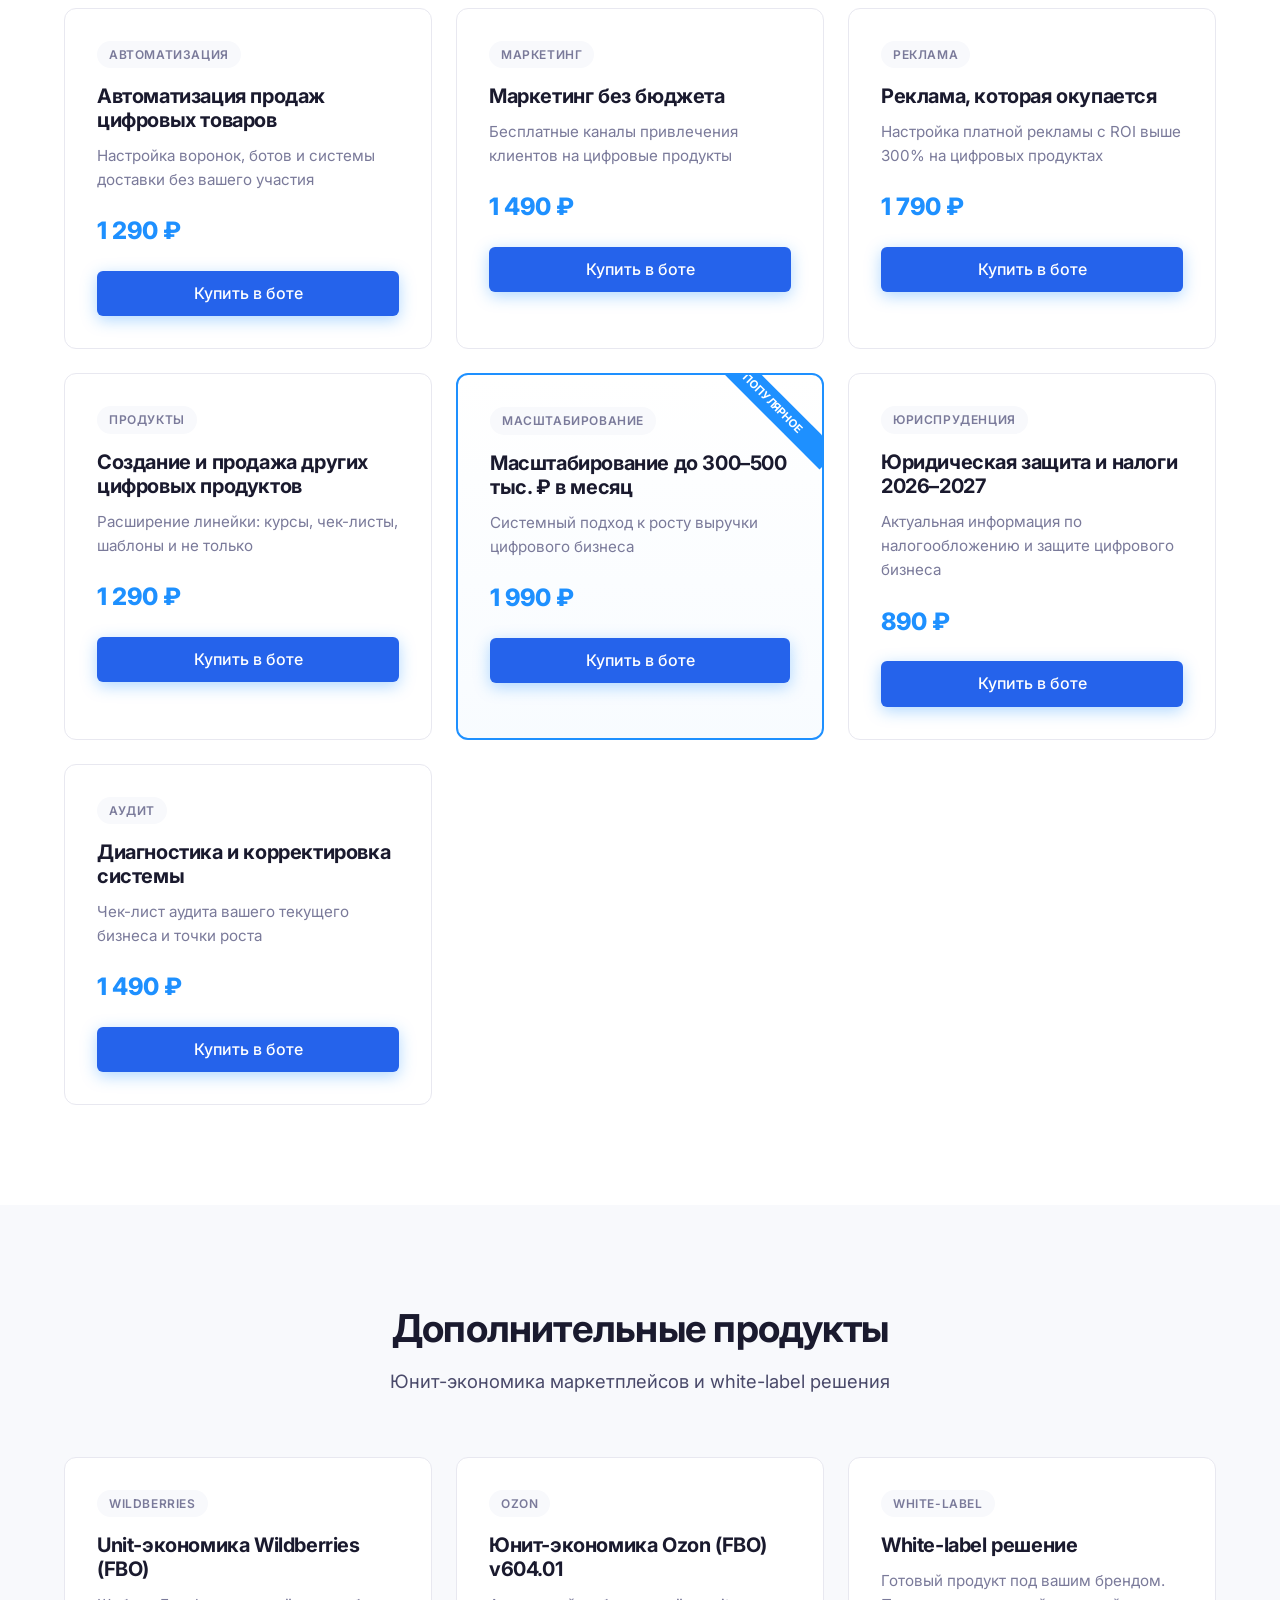
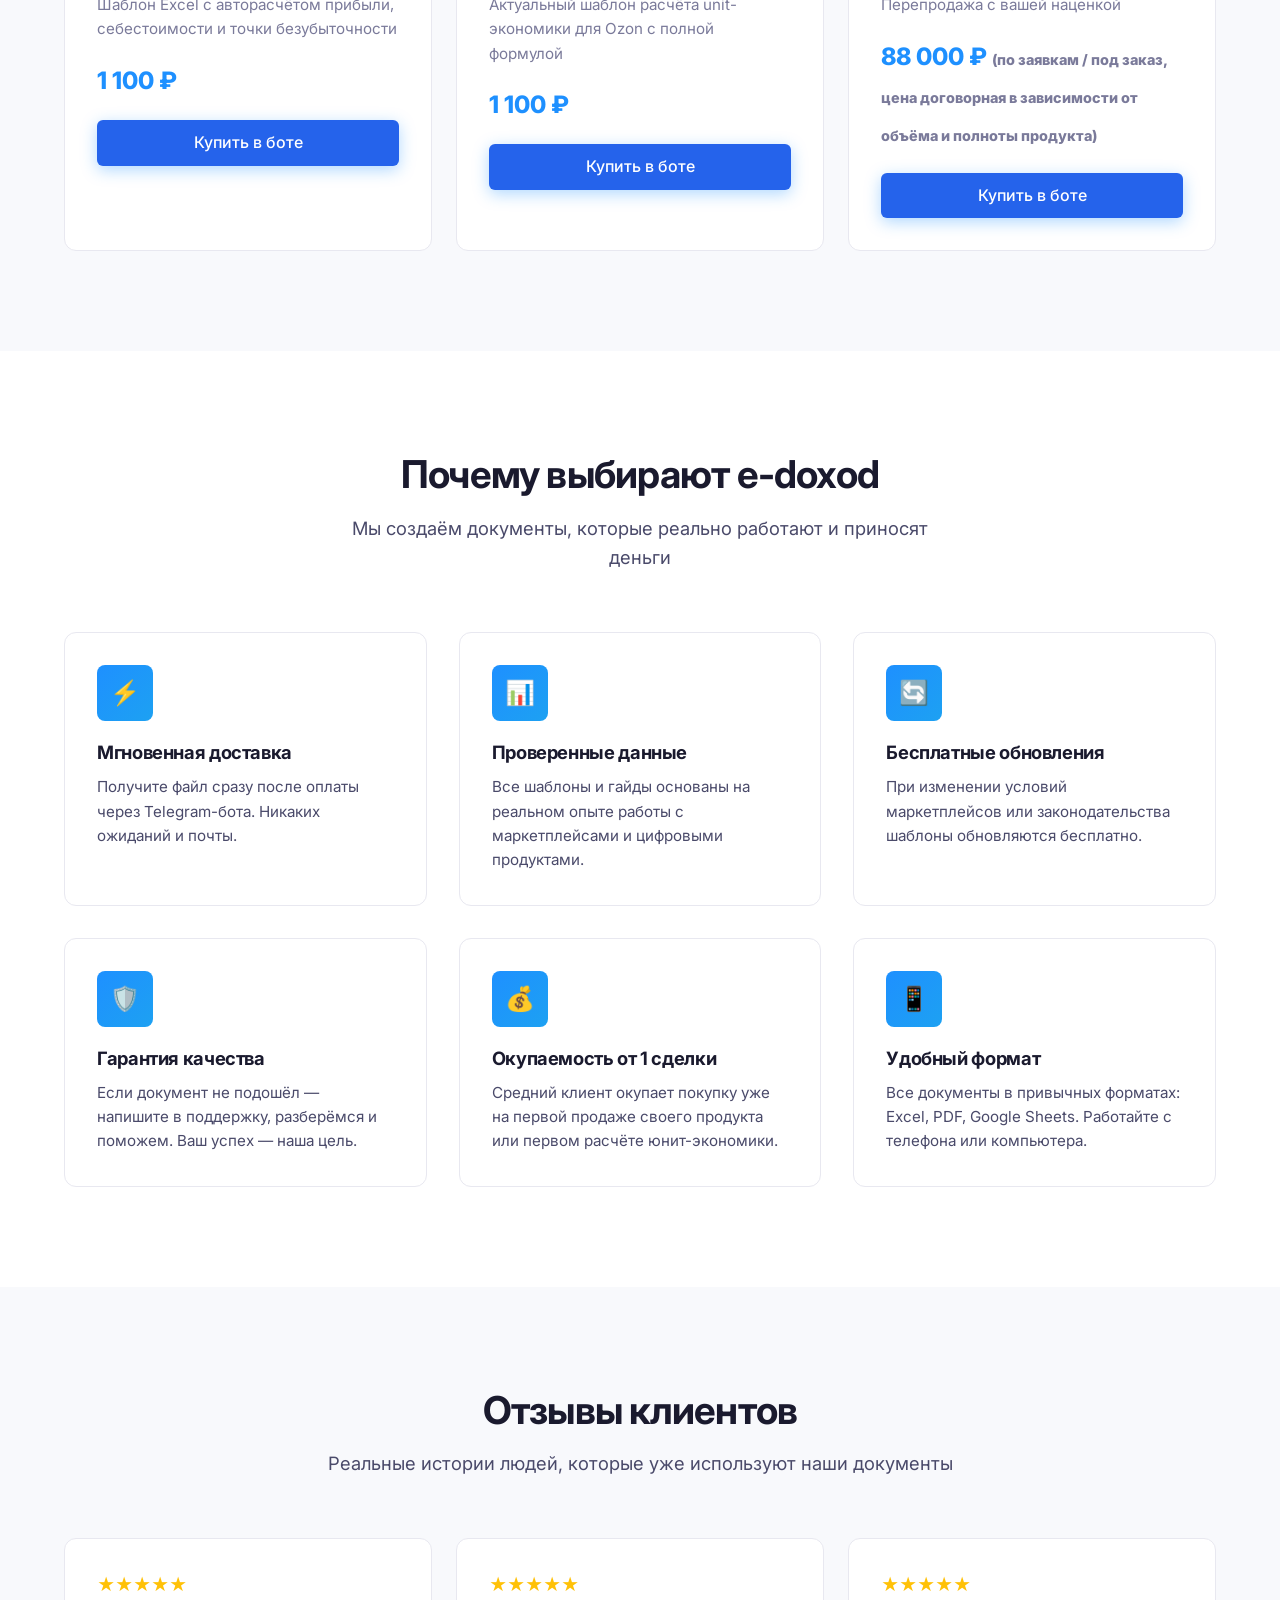
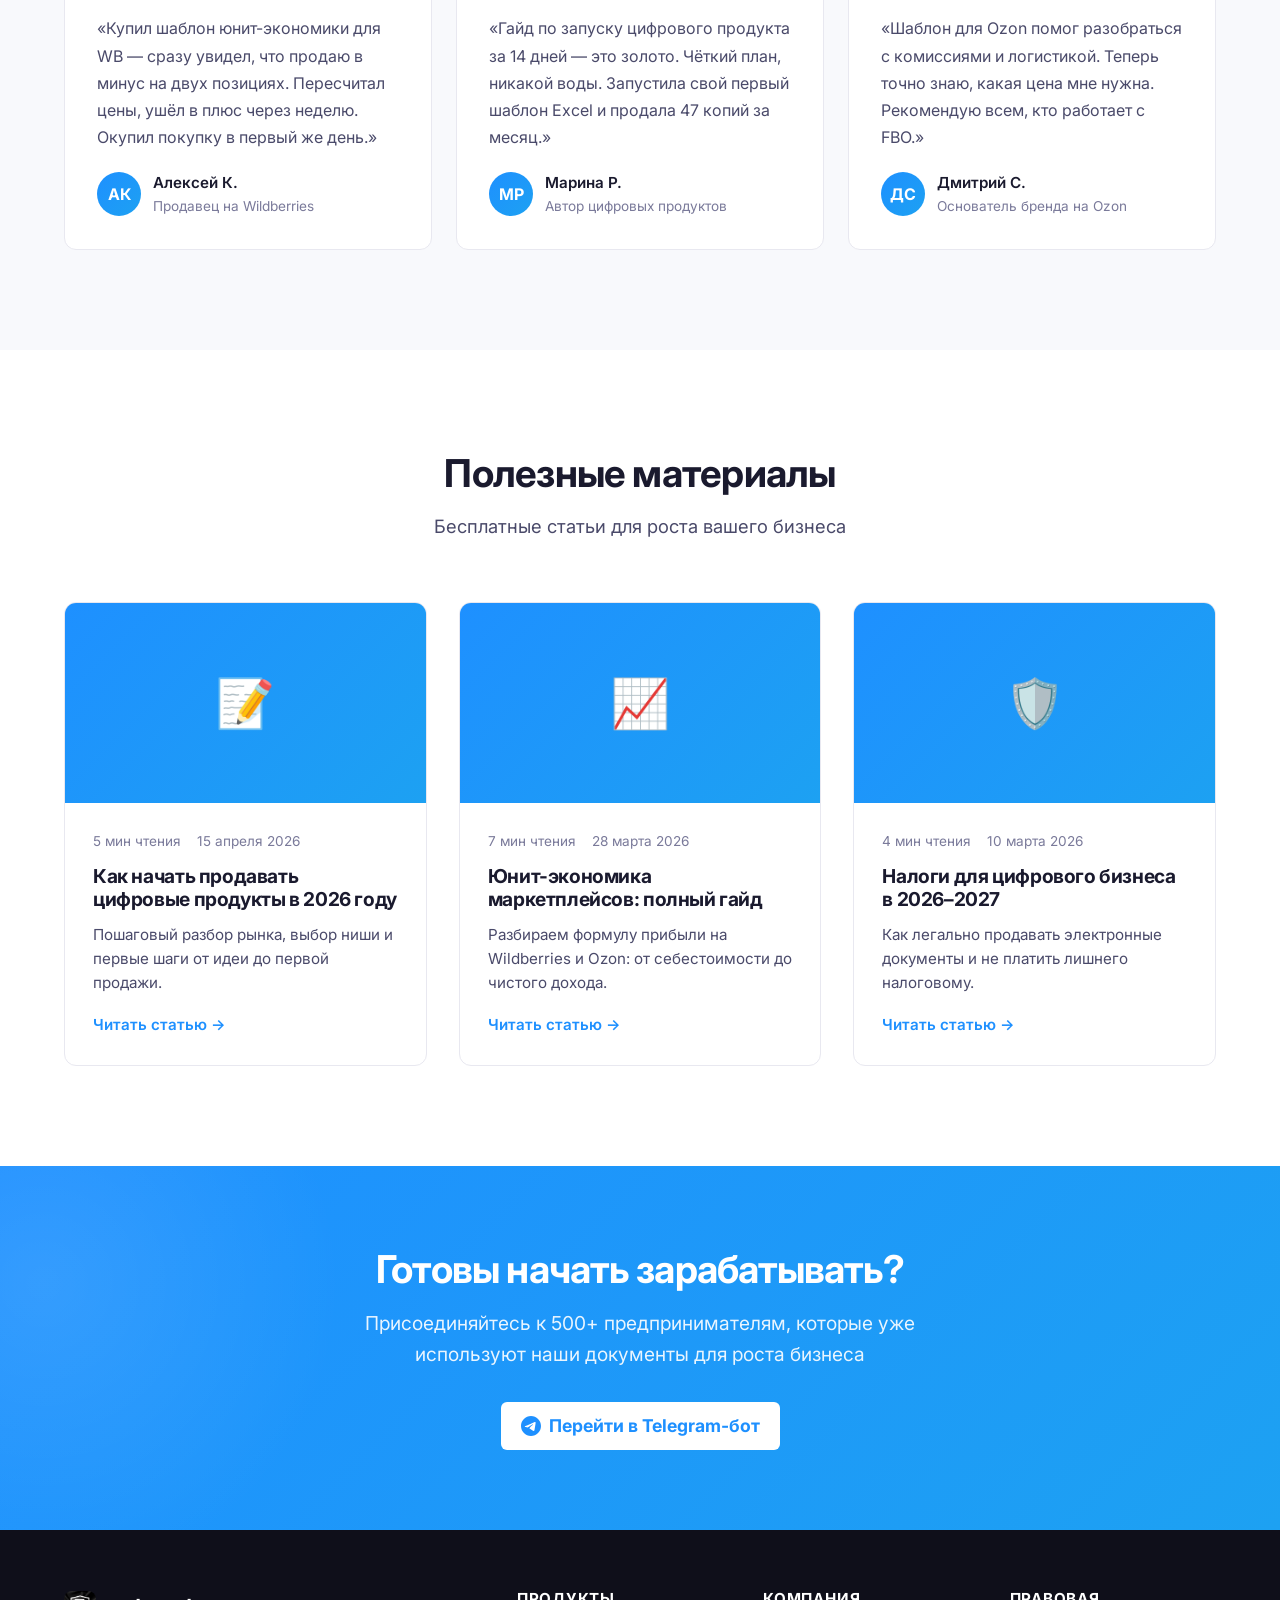
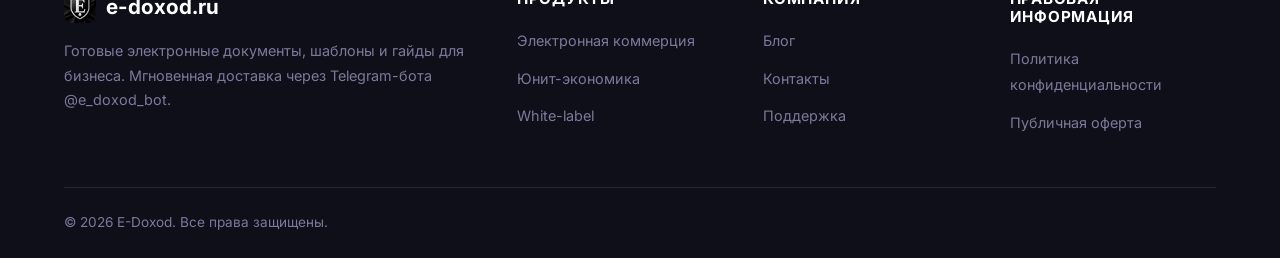
==== commit 72c03ec5: "Update index.html" ====
--- a/index.html
+++ b/index.html
@@ -433,7 +433,7 @@
             </div>
             <div class="footer-bottom">
                 <p>© 2026 E-Doxod. Все права защищены.</p>
-                <p>ИП [ФИО] | ИНН [ИНН] | ОГРНИП [ОГРНИП]</p>
+                <p></p>
             </div>
         </div>
     </footer>
